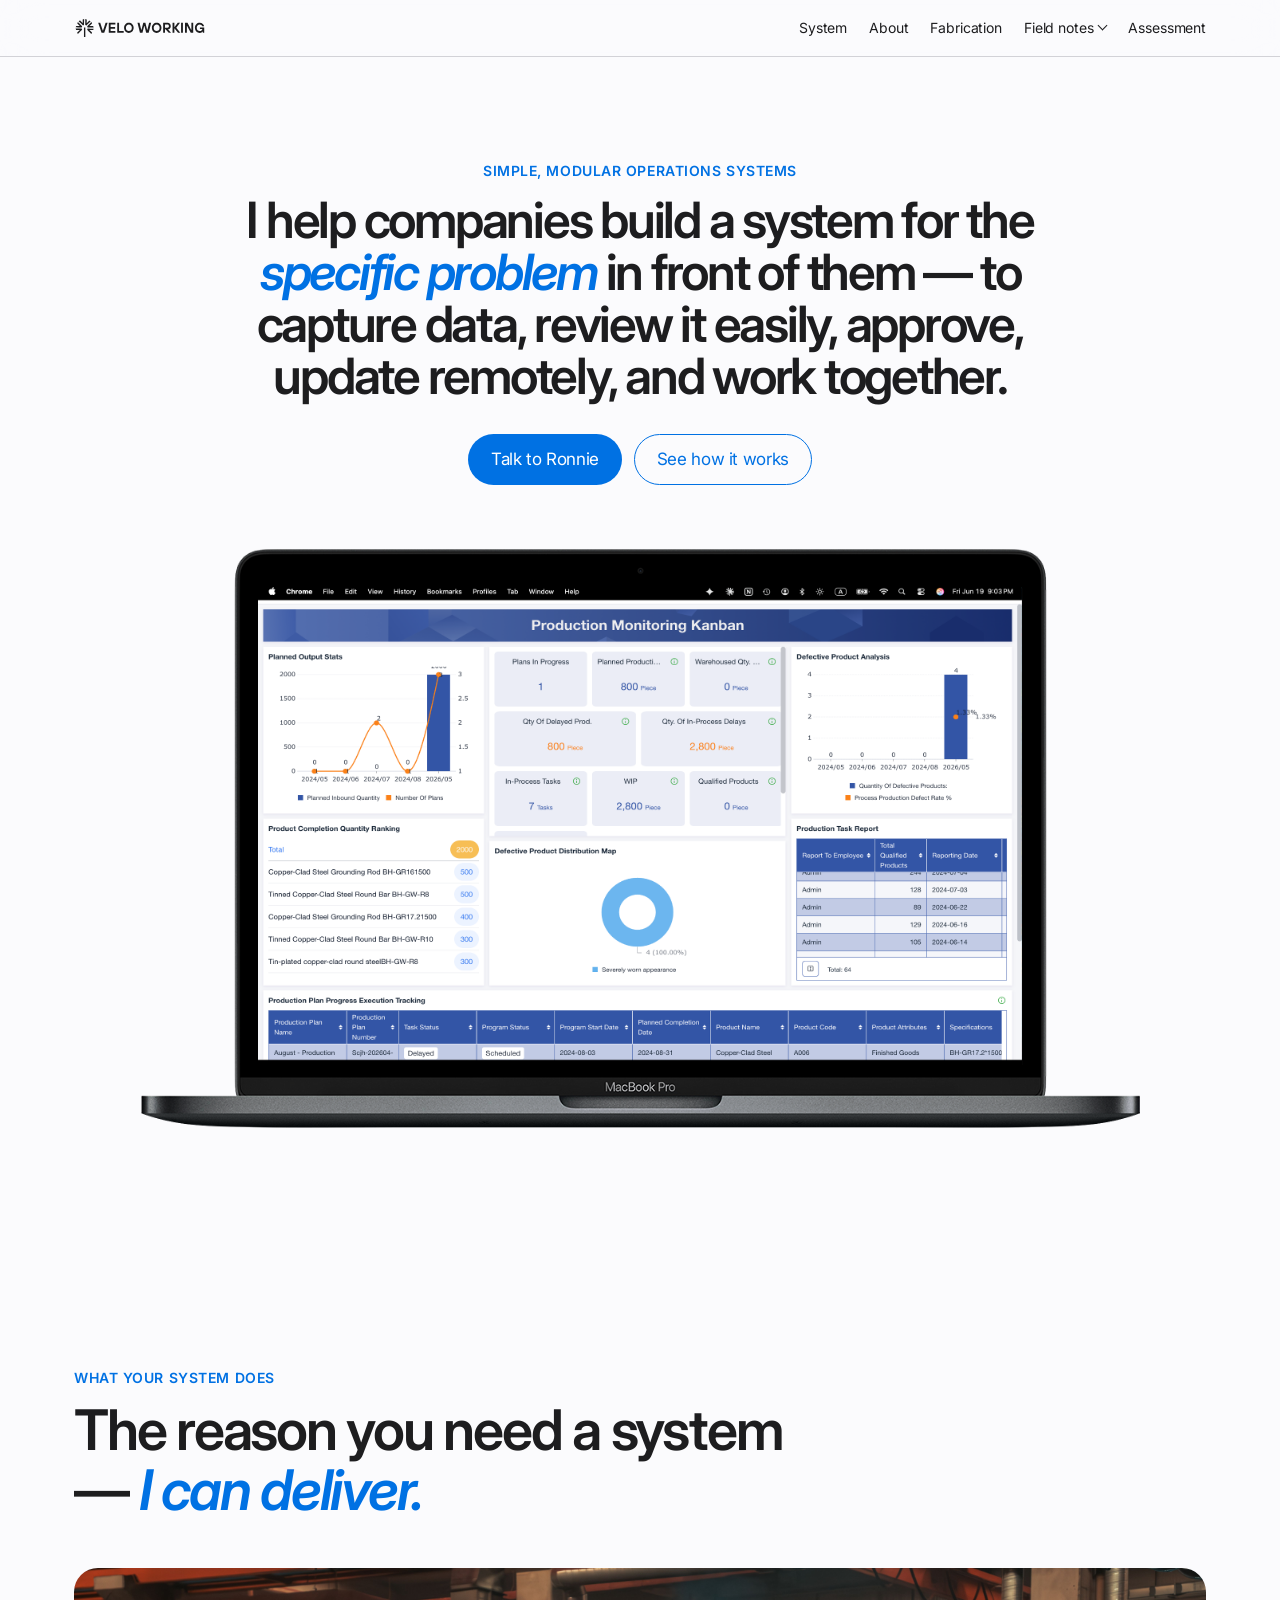
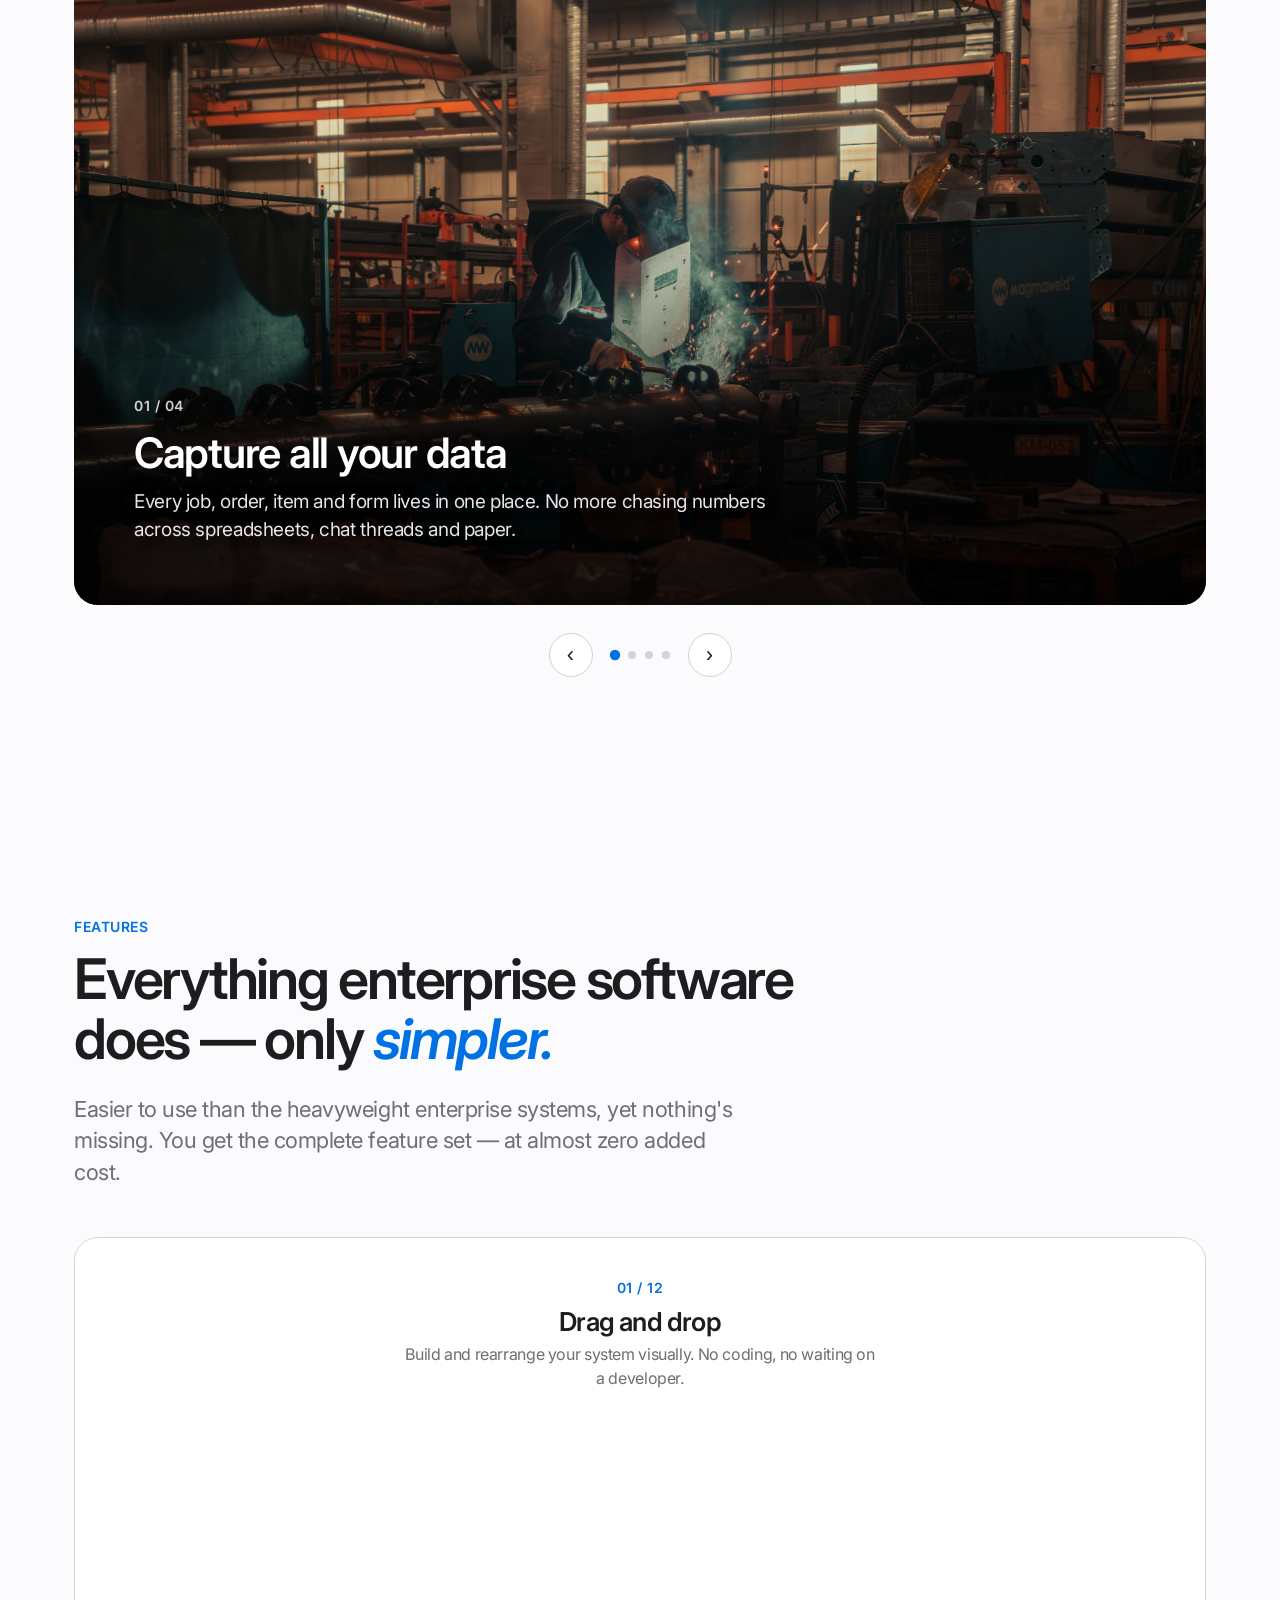
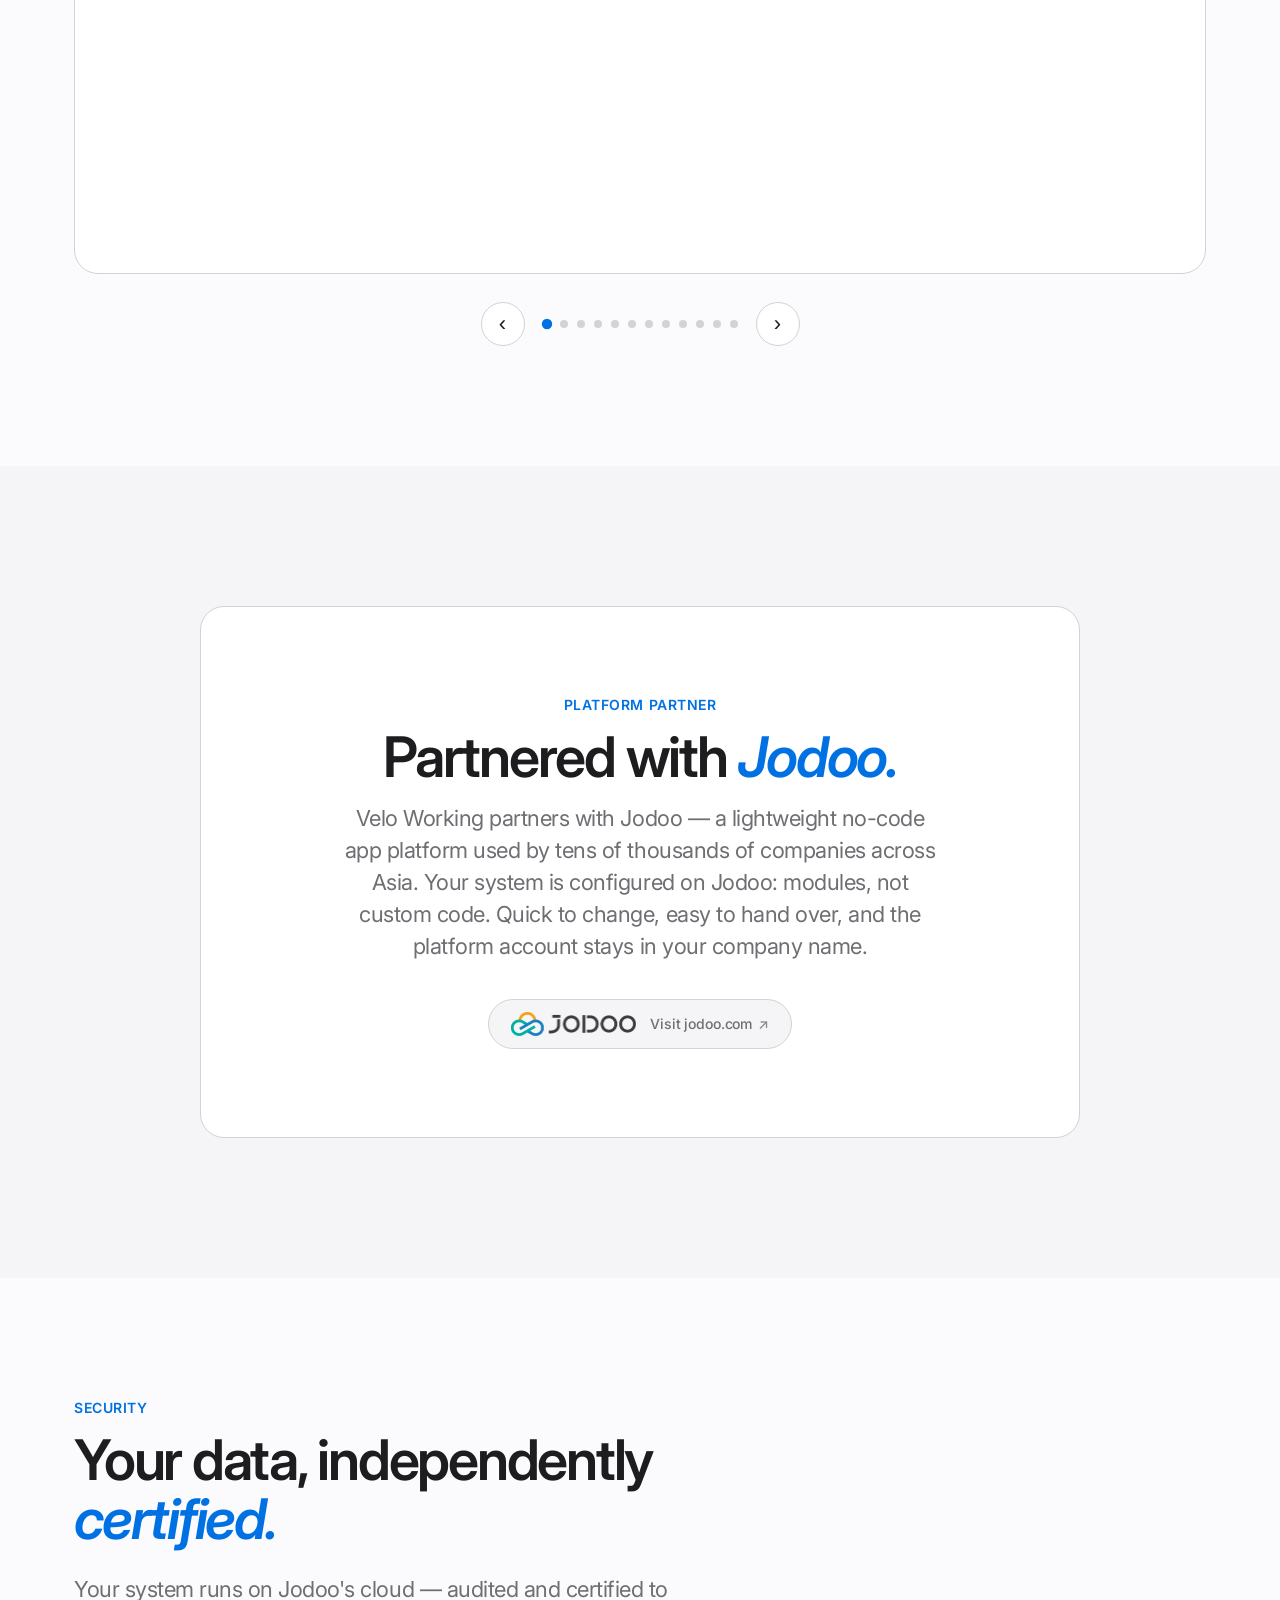
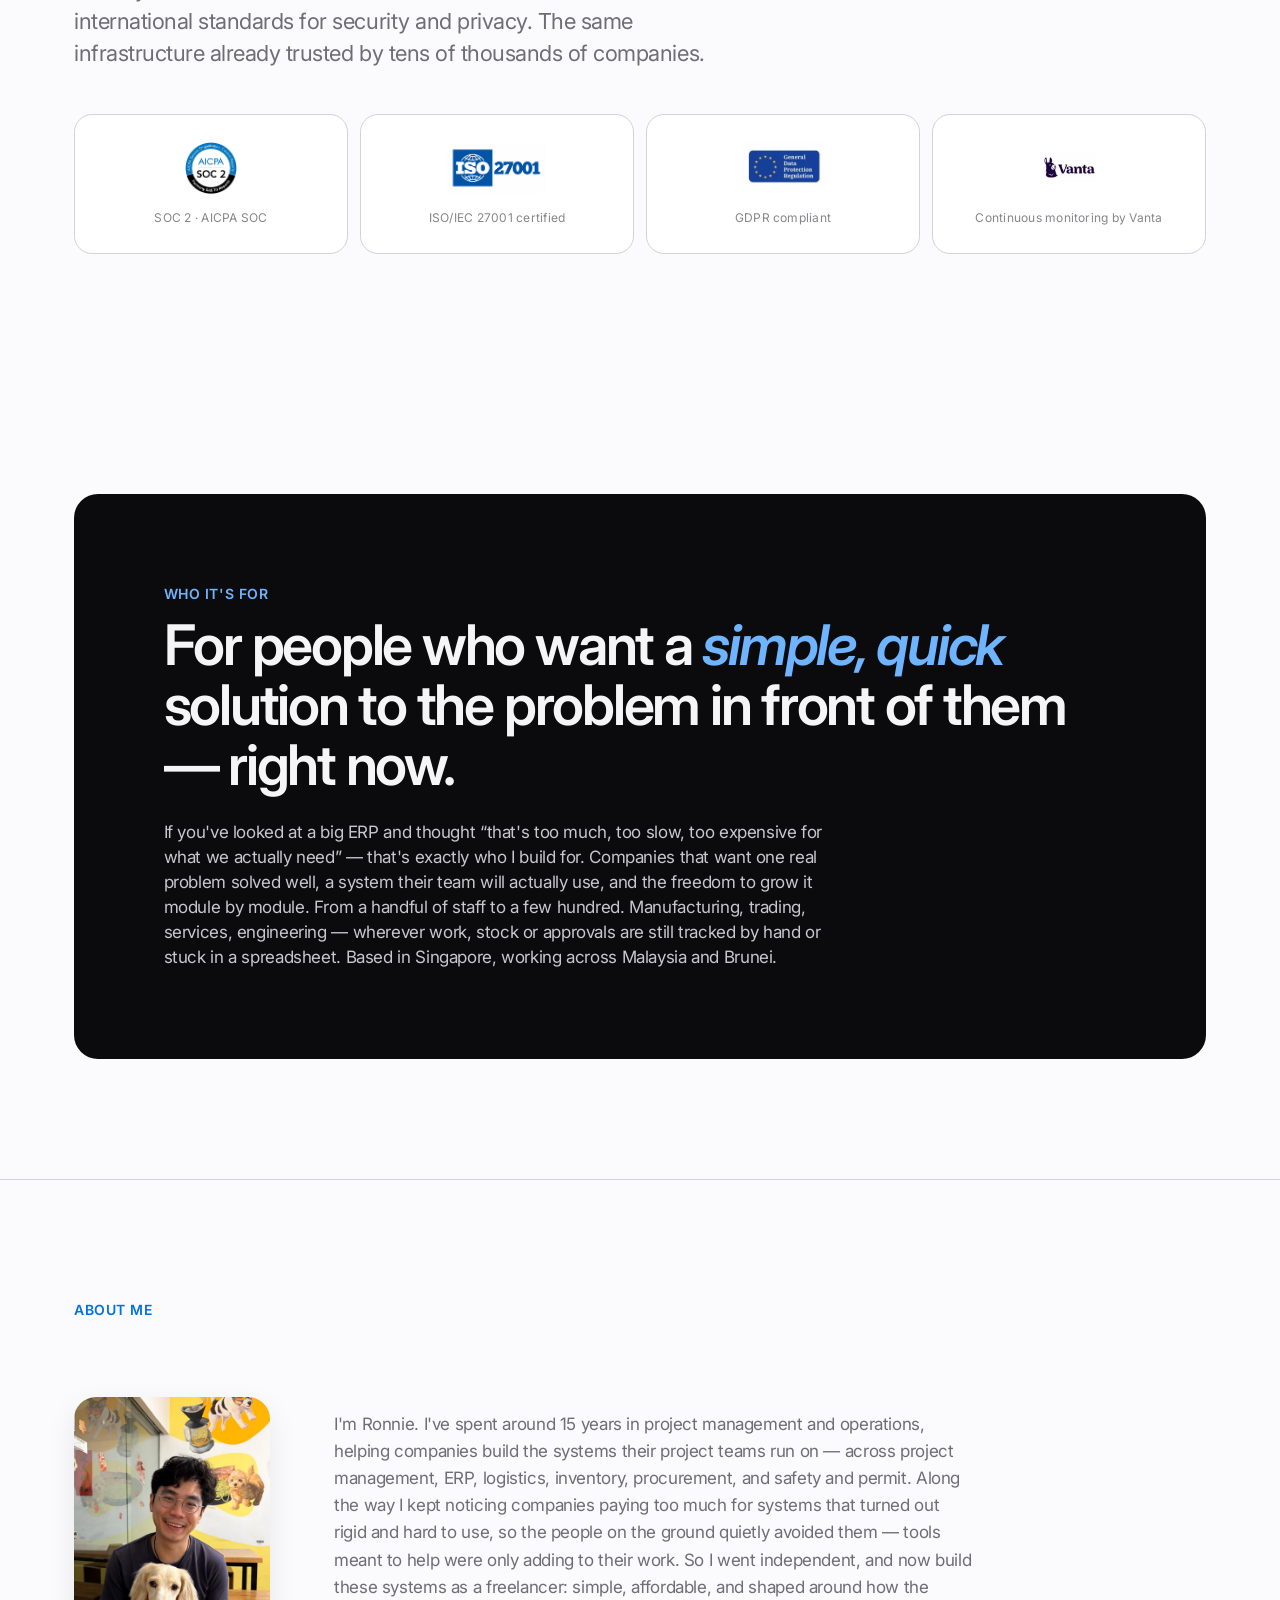
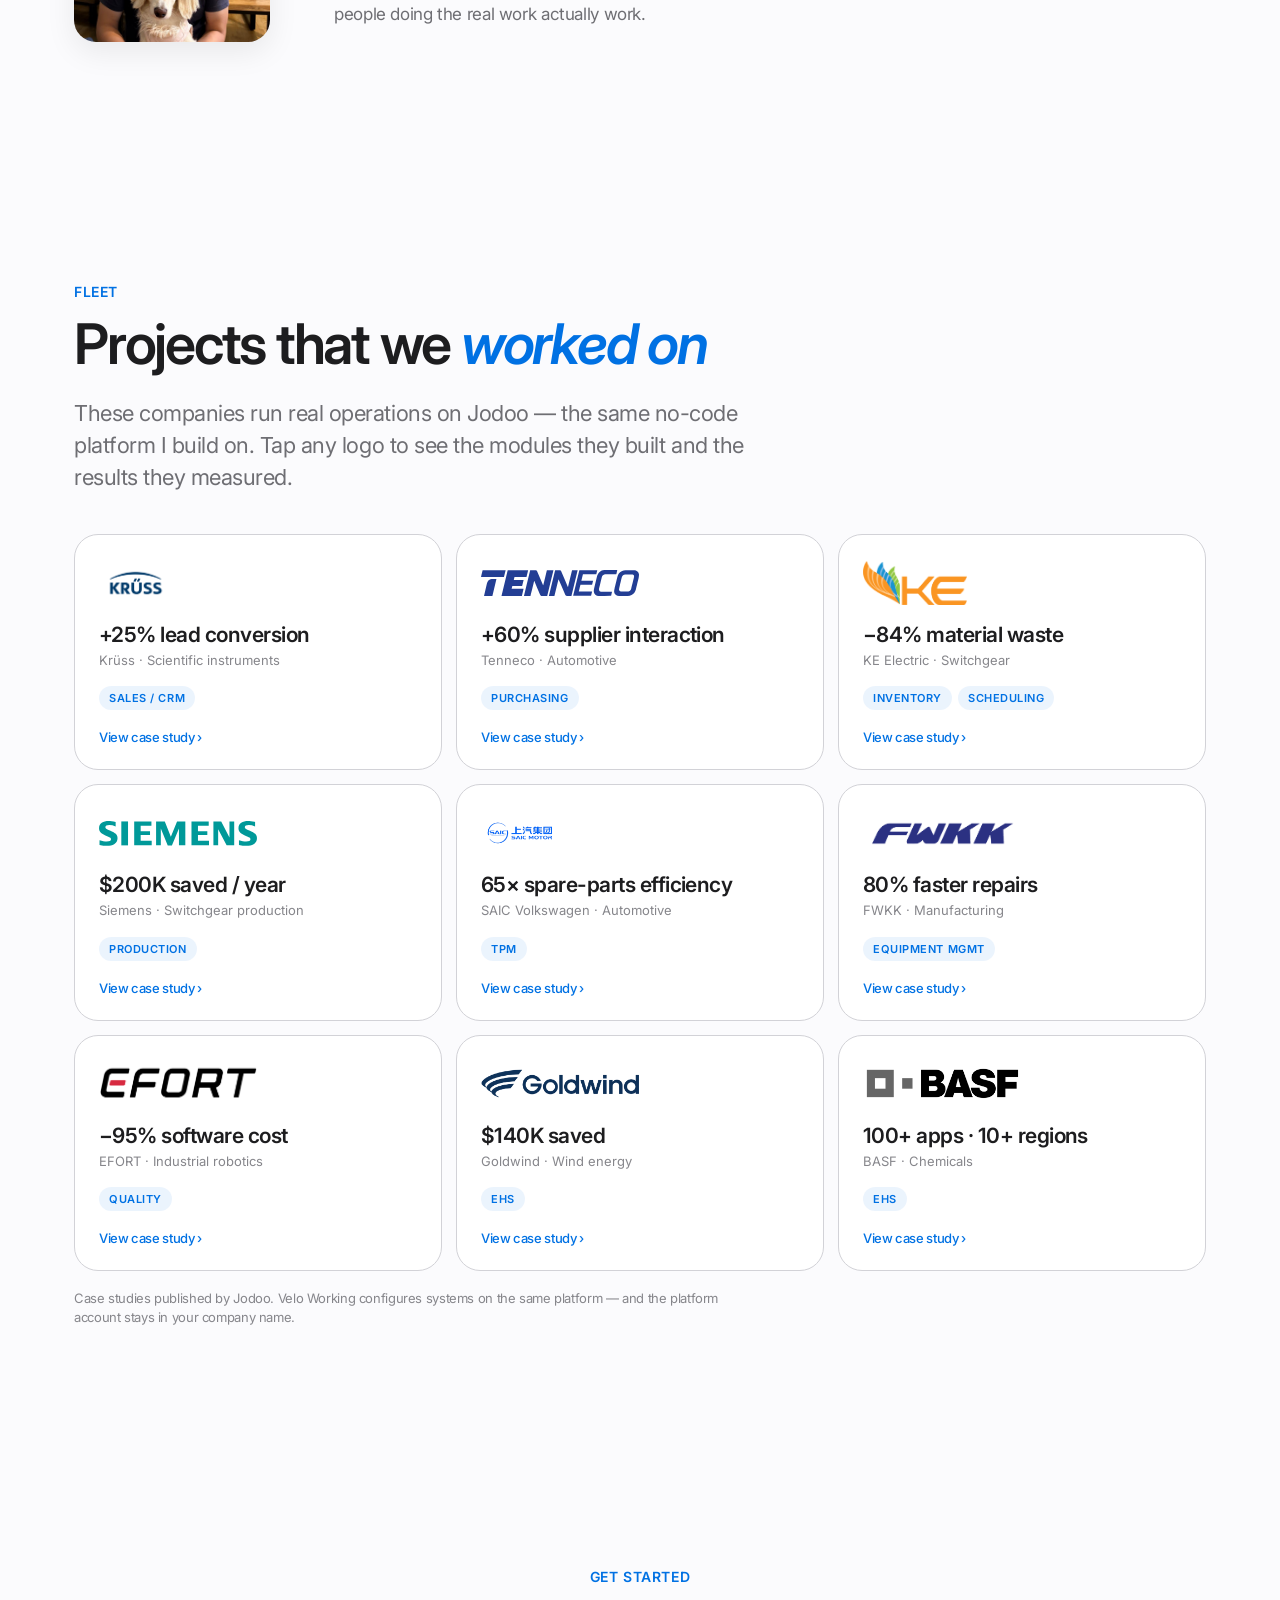
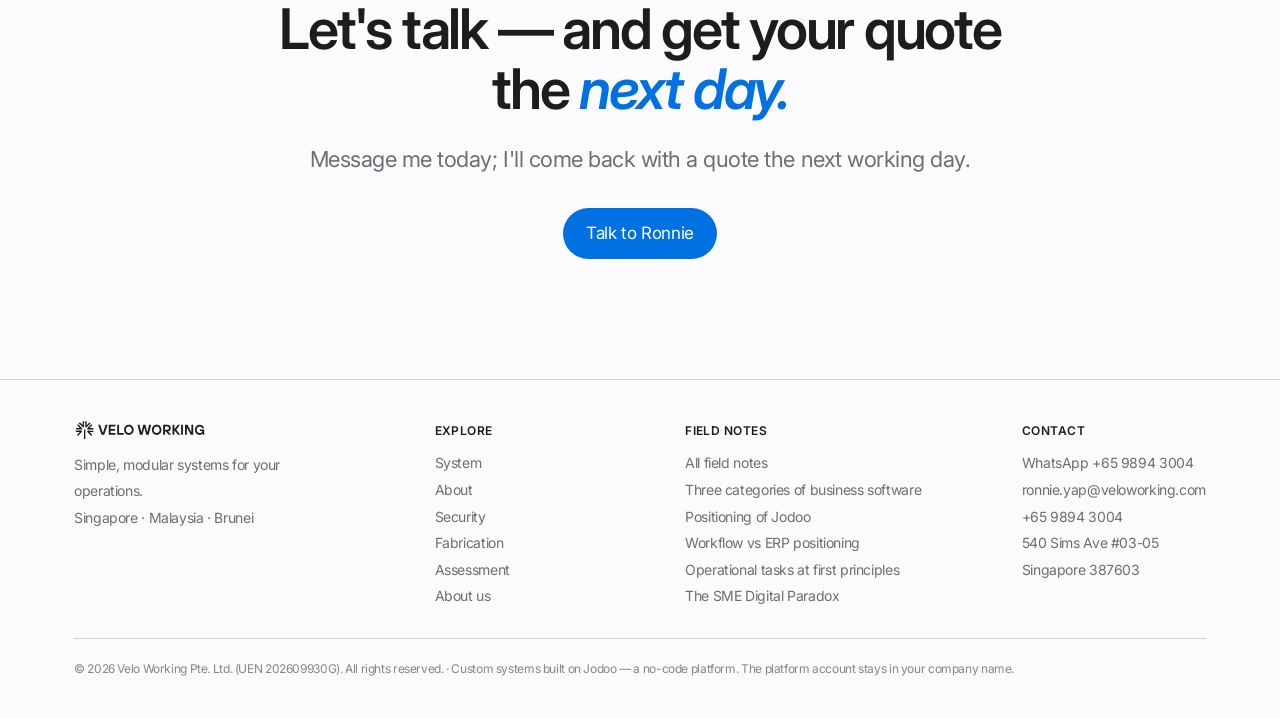
==== index.html @ 3fa752bc "Fix vertical alignment of Field notes nav dropdown Co-Authored-By: Claude Opus 4.8 <noreply@anthropi" ====
<!DOCTYPE html>
<html lang="en">
<head>
<meta charset="UTF-8">
<meta name="viewport" content="width=device-width, initial-scale=1.0">
<title>A simple, modular system for the one problem in front of you | Velo Working — Singapore, Malaysia, Brunei</title>
<meta name="description" content="I'm Ronnie Yap, an independent operations engineer. I build a simple, modular system for the one problem you're facing now — capture all your data in one place, update it from anywhere, collaborate live, and automate your approvals. Start with one module, not a year-long ERP rollout. Singapore, Malaysia, Brunei.">
<meta name="keywords" content="simple business system, modular operations system, capture all your data, remote update, remote collaboration, automate approval workflow, approval automation, start small system, no big ERP rollout, custom operations system Singapore, no-code system builder, no-code modules, freelance operations engineer Singapore, small business management system, SME operations system, inventory system, job tracking, production tracking, approvals, quotations, ERP alternative for small business, replace spreadsheets, Jodoo implementation, Jodoo partner Singapore, Jodoo consultant Malaysia">
<meta name="author" content="Ronnie Yap — Velo Working Pte. Ltd.">
<link rel="canonical" href="https://www.veloworking.com/">

<!-- Open Graph -->
<meta property="og:title" content="A simple, modular system for the one problem in front of you — Velo Working">
<meta property="og:description" content="One simple system for the problem you're facing now — capture all your data, update it from anywhere, collaborate live, and automate your approvals. Modular: start with one module, add more when you're ready. Not a year-long ERP rollout.">
<meta property="og:type" content="website">
<meta property="og:url" content="https://www.veloworking.com/">
<meta property="og:site_name" content="Velo Working">

<meta name="twitter:card" content="summary_large_image">
<meta name="twitter:title" content="A simple, modular system for the one problem in front of you — Velo Working">
<meta name="twitter:description" content="Capture all your data, update it from anywhere, collaborate live, automate approvals. Start with one module — not a year-long ERP. Singapore · Malaysia · Brunei.">

<!-- Favicon -->
<link rel="icon" type="image/svg+xml" href="asset/favicon.svg">
<link rel="apple-touch-icon" href="asset/favicon.svg">

<link rel="preconnect" href="https://fonts.googleapis.com">
<link rel="preconnect" href="https://fonts.gstatic.com" crossorigin>
<link href="https://fonts.googleapis.com/css2?family=Inter:wght@400;500;600;700&display=swap" rel="stylesheet">

<!-- Structured data: ProfessionalService (independent / freelance) -->
<script type="application/ld+json">
{
  "@context": "https://schema.org",
  "@type": "ProfessionalService",
  "name": "Velo Working Pte. Ltd.",
  "alternateName": "Velo Working",
  "url": "https://www.veloworking.com",
  "image": "https://www.veloworking.com/asset/founder_photo.png",
  "email": "ronnie.yap@veloworking.com",
  "telephone": "+65 9894 3004",
  "description": "Velo Working is Ronnie Yap, an independent operations engineer who builds simple, modular systems for SMEs across Singapore, Malaysia and Brunei. One simple system for the problem in front of you — capture all your data in one place, update it from anywhere, collaborate live, and automate approval workflows. Configured from modules on a no-code platform (Jodoo): start with one module and add more when you're ready, instead of a year-long ERP rollout. Cheaper and faster than hiring a developer, lighter than an ERP, and yours to keep.",
  "founder": { "@type": "Person", "name": "Ronnie Yap", "jobTitle": "Operations engineer" },
  "address": {
    "@type": "PostalAddress",
    "streetAddress": "540 Sims Ave #03-05",
    "addressLocality": "Singapore",
    "postalCode": "387603",
    "addressCountry": "SG"
  },
  "areaServed": [
    { "@type": "Country", "name": "Singapore" },
    { "@type": "Country", "name": "Malaysia" },
    { "@type": "Country", "name": "Brunei" }
  ],
  "knowsAbout": [
    "Simple modular operations systems",
    "Capturing all your data in one place",
    "Remote updates from any device",
    "Remote real-time collaboration",
    "Automated approval workflows",
    "No-code modules",
    "Small business management system",
    "SME operations system",
    "Inventory system",
    "Job and production tracking",
    "Approvals and forms",
    "Quotations and orders",
    "Leads and customers",
    "Field and site reports",
    "ERP alternative",
    "Replacing spreadsheets",
    "Jodoo implementation"
  ]
}
</script>

<style>
  :root{
    /* Apple Paper mode tokens */
    --ink:#1D1D1F; --ink-2:#6E6E73; --ink-3:#86868B;
    --paper:#FBFBFD; --surface:#FFFFFF; --surface-2:#F5F5F7;
    --link:#0071E3; --link-hov:#0077ED;
    --dark:#0B0B0D; --paper-on-dark:#F5F5F7;
    --rule:#D2D2D7;
    --maxw:1180px; --read:680px;
    --r-tile:24px;
  }
  *{box-sizing:border-box;margin:0;padding:0}
  html{scroll-behavior:smooth}
  body{
    font-family:-apple-system,BlinkMacSystemFont,"SF Pro Display","SF Pro Text","Inter",system-ui,"Helvetica Neue",Arial,sans-serif;
    background:var(--paper); color:var(--ink);
    font-size:17px; line-height:1.47; letter-spacing:-0.022em;
    -webkit-font-smoothing:antialiased; text-rendering:optimizeLegibility;
  }
  .wrap{max-width:var(--maxw); margin:0 auto; padding:0 24px}
  @media(max-width:640px){.wrap{padding:0 16px}}
  img,svg{display:block; max-width:100%}

  /* ---------- type ---------- */
  .eyebrow{
    font-size:14px; font-weight:600; text-transform:uppercase;
    letter-spacing:0.04em; color:var(--link); margin-bottom:12px; display:block;
  }
  h1{font-size:clamp(44px,7vw,80px); font-weight:600; letter-spacing:-0.045em; line-height:1.04}
  h2{font-size:clamp(32px,4.6vw,56px); font-weight:600; letter-spacing:-0.04em; line-height:1.07}
  h3{font-size:clamp(20px,2.4vw,26px); font-weight:600; letter-spacing:-0.03em; line-height:1.15}
  em{font-style:italic; color:var(--link); font-weight:600}
  .lead{font-size:clamp(19px,2.1vw,22px); font-weight:400; letter-spacing:-0.022em; color:var(--ink-2); line-height:1.45; max-width:var(--read)}
  .body{color:var(--ink-2); max-width:var(--read)}
  .cap{font-size:13px; color:var(--ink-3); letter-spacing:0}

  /* ---------- layout ---------- */
  section{padding:clamp(72px,11vw,120px) 0}
  .stack-sm > * + *{margin-top:16px}
  .head{max-width:760px}
  .head h2{margin-top:0}
  .head .lead{margin-top:24px}

  /* ---------- buttons ---------- */
  .btns{display:flex; gap:12px; flex-wrap:wrap; margin-top:32px}
  .pill{
    display:inline-flex; align-items:center; justify-content:center;
    font-size:17px; font-weight:400; letter-spacing:-0.022em;
    padding:12px 22px; border-radius:980px; cursor:pointer;
    text-decoration:none; border:1px solid transparent;
    transition:background .15s ease, color .15s ease, border-color .15s ease;
  }
  .pill-primary{background:var(--link); color:#fff}
  .pill-primary:hover{background:var(--link-hov)}
  .pill-ghost{background:transparent; color:var(--link); border-color:var(--link)}
  .pill-ghost:hover{background:rgba(0,113,227,.06)}
  .pill:focus-visible{outline:2px solid var(--link); outline-offset:3px}
  .ilink{color:var(--link); text-decoration:none; font-weight:400}
  .ilink:hover{text-decoration:underline}
  .ilink::after{content:" \203A"}

  /* ---------- nav ---------- */
  header.nav{
    position:sticky; top:0; z-index:50;
    background:rgba(251,251,253,.82); backdrop-filter:saturate(180%) blur(20px);
    -webkit-backdrop-filter:saturate(180%) blur(20px);
    border-bottom:1px solid var(--rule);
  }
  .nav-in{display:flex; align-items:center; justify-content:space-between; height:56px; gap:16px}
  .nav-logo{display:inline-flex; align-items:center; color:var(--ink); text-decoration:none; flex-shrink:0}
  .nav-logo img{height:20px; width:auto; display:block}
  .nav-links{display:flex; gap:22px; align-items:center}
  .nav-links a{color:var(--ink); text-decoration:none; font-size:14px; letter-spacing:-0.01em; white-space:nowrap}
  .nav-links a:hover{color:var(--ink-2)}
  .nav-cta{margin-left:4px}
  /* dropdown */
  .nav-drop{position:relative; display:flex; align-items:center}
  .nav-drop > a{display:inline-flex; align-items:center}
  .nav-drop > a::after{content:""; display:inline-block; margin-left:6px; width:6px; height:6px; border-right:1.4px solid currentColor; border-bottom:1.4px solid currentColor; transform:translateY(-2px) rotate(45deg)}
  .nav-menu{
    position:absolute; top:30px; left:-12px; min-width:260px;
    background:rgba(251,251,253,.97); backdrop-filter:saturate(180%) blur(20px);
    -webkit-backdrop-filter:saturate(180%) blur(20px);
    border:1px solid var(--rule); border-radius:14px; padding:6px;
    box-shadow:0 8px 28px rgba(0,0,0,.08);
    opacity:0; visibility:hidden; transform:translateY(-4px);
    transition:opacity .15s ease, transform .15s ease, visibility .15s; list-style:none;
  }
  .nav-drop:hover .nav-menu, .nav-drop:focus-within .nav-menu, .nav-drop.open .nav-menu{opacity:1; visibility:visible; transform:none}
  .nav-menu a{display:block; padding:9px 12px; border-radius:9px; font-size:13px; line-height:1.3; white-space:normal; color:var(--ink)}
  .nav-menu a small{display:block; font-size:11px; color:var(--ink-3); margin-top:2px; text-transform:uppercase; letter-spacing:.04em}
  .nav-menu a:hover{background:rgba(0,0,0,.04)}
  .nav-menu .all{border-top:1px solid var(--rule); margin-top:4px; padding-top:11px; color:var(--link); font-weight:500}
  .nav-toggle{display:none; width:38px; height:38px; border:0; background:none; cursor:pointer; align-items:center; justify-content:center; color:var(--ink); flex-shrink:0}
  .nav-toggle svg{width:20px; height:20px}
  @media(max-width:980px){
    .nav-toggle{display:inline-flex}
    .nav-links{
      position:absolute; top:56px; left:0; right:0; display:none;
      flex-direction:column; align-items:stretch; gap:0;
      background:rgba(251,251,253,.98); backdrop-filter:saturate(180%) blur(20px);
      -webkit-backdrop-filter:saturate(180%) blur(20px);
      border-bottom:1px solid var(--rule); padding:8px 24px 16px;
    }
    header.nav.open .nav-links{display:flex}
    .nav-links > a, .nav-drop{border-bottom:1px solid var(--rule)}
    .nav-links > a{padding:14px 0; font-size:16px}
    .nav-cta{margin:14px 0 0; align-self:flex-start}
    .nav-drop{position:static; display:block}
    .nav-drop > a{display:block; padding:14px 0; font-size:16px}
    .nav-menu{position:static; opacity:1; visibility:visible; transform:none; box-shadow:none; border:0; background:none; padding:0 0 12px; min-width:0; display:none}
    .nav-drop.open .nav-menu{display:block}
    .nav-menu a{font-size:14px; padding:9px 0 9px 12px}
  }

  /* ---------- hero ---------- */
  .hero{padding-top:clamp(56px,9vw,104px)}
  .hero-copy{max-width:860px; margin:0 auto; text-align:center}
  .hero-copy .btns{justify-content:center}
  .hero h1{margin-bottom:24px; font-size:clamp(30px,4.4vw,50px)}
  .hero-visual{display:block; width:100%; max-width:var(--maxw); height:auto; margin:clamp(36px,5vw,64px) auto 0; background:transparent; border:0}

  /* ---------- laptop mockup (real MacBook Pro frame with a dynamic video screen) ---------- */
  /* Frame: asset/macbook-frame.png. Screen coords are tuned to this exact image. */
  .laptop{
    position:relative; width:100%; max-width:1000px; margin:clamp(36px,5vw,64px) auto 0;
    aspect-ratio:1208/700;
    background:url("asset/macbook-frame.png") center/contain no-repeat;
  }
  .laptop-screen{
    position:absolute; top:6.7143%; left:11.8377%; width:76.4073%; height:82.4286%;
    overflow:hidden; background:#000;
  }
  .laptop-video{width:100%; height:100%; object-fit:cover; display:block}

  /* ---------- image placeholder box ---------- */
  .imgbox{
    background:var(--surface-2);
    border:1px dashed #C4C4CC;
    border-radius:var(--r-tile);
    display:flex; flex-direction:column; align-items:center; justify-content:center; text-align:center;
    color:var(--ink-3); padding:24px; gap:6px; min-height:160px;
  }
  .imgbox .tag{
    font-size:11px; font-weight:600; letter-spacing:0.08em; text-transform:uppercase;
    color:var(--link); background:rgba(0,113,227,.08); padding:4px 10px; border-radius:980px;
  }
  .imgbox .desc{font-size:14px; color:var(--ink-2); max-width:340px; line-height:1.4}
  .imgbox .dim{font-size:12px; color:var(--ink-3)}
  .ar-hero{aspect-ratio:16/10}
  .ar-wide{aspect-ratio:16/9}
  .ar-sq{aspect-ratio:1/1}
  .ar-port{aspect-ratio:4/5}

  /* real portrait */
  .portrait{width:100%; border-radius:var(--r-tile); aspect-ratio:4/5; object-fit:cover; object-position:center 20%; background:var(--surface-2)}

  /* ---------- tiles ---------- */
  .grid{display:grid; gap:12px}
  .g-3{grid-template-columns:repeat(3,1fr)}
  .g-2{grid-template-columns:repeat(2,1fr)}
  @media(max-width:860px){.g-3{grid-template-columns:1fr 1fr}}
  @media(max-width:560px){.g-3,.g-2{grid-template-columns:1fr}}
  .tile{
    background:var(--surface); border:1px solid var(--rule);
    border-radius:var(--r-tile); padding:clamp(24px,3vw,40px);
    display:flex; flex-direction:column; gap:12px;
  }
  .tile.s2{background:var(--surface-2); border-color:transparent}
  .tile h3{margin-bottom:0}
  .tile p{color:var(--ink-2); font-size:16px; line-height:1.5}
  .tile .mini{height:120px; min-height:120px; margin-top:auto}
  .num{font-size:14px; font-weight:600; color:var(--link); letter-spacing:0.04em}

  /* ---------- who you work with ---------- */
  .who-grid{display:grid; grid-template-columns:1fr .8fr; gap:56px; align-items:center}
  @media(max-width:900px){.who-grid{grid-template-columns:1fr; gap:32px}}

  /* ---------- about me ---------- */
  .about{border-top:1px solid var(--rule)}
  .about-grid{display:grid; grid-template-columns:auto 1fr; gap:clamp(32px,5vw,64px); align-items:center}
  @media(max-width:760px){.about-grid{grid-template-columns:1fr; gap:28px}}
  .about-photo img{
    width:clamp(148px,22vw,196px); aspect-ratio:4/5; object-fit:cover; object-position:center 22%;
    border-radius:22px; background:var(--surface-2); box-shadow:0 10px 30px rgba(0,0,0,.08);
  }
  .about-copy{max-width:640px}
  .about-copy .body{max-width:none; font-size:17px; line-height:1.6}

  /* ---------- dark band (who it's for) ---------- */
  .band-dark{background:var(--dark); color:var(--paper-on-dark); border-radius:var(--r-tile); padding:clamp(40px,7vw,96px); }
  .band-dark .eyebrow{color:#6FB4FF}
  .band-dark h2{color:var(--paper-on-dark)}
  .band-dark .body{color:#C7C7CC; max-width:680px}
  em.sky{color:#6FB4FF}

  /* ---------- Jodoo partnership section ---------- */
  .partner-section{background:var(--surface-2); padding-block:clamp(80px,12vw,140px)}
  .partner-card{
    max-width:880px; margin:0 auto; text-align:center;
    background:var(--surface); border:1px solid var(--rule);
    border-radius:var(--r-tile);
    padding:clamp(48px,7vw,88px) clamp(28px,5vw,64px);
  }
  .partner-card h2{margin-bottom:16px}
  .partner-card .lead{margin:0 auto; max-width:600px}
  .partner-logo{
    display:inline-flex; align-items:center; gap:14px;
    margin-top:36px;
    padding:12px 22px;
    background:var(--surface-2); border:1px solid var(--rule);
    border-radius:999px;
    color:var(--ink-2); font-size:14px; text-decoration:none;
    letter-spacing:-0.01em;
    transition:background .15s ease, border-color .15s ease, color .15s ease;
  }
  .partner-logo:hover{background:var(--paper); border-color:var(--ink-3); color:var(--ink)}
  .partner-logo img{height:24px; width:auto; flex-shrink:0}
  .partner-logo span{font-weight:500}
  .partner-logo span::after{content:" \2197"; margin-left:2px; color:var(--ink-3)}

  /* ---------- proof / case studies ---------- */
  .cases{display:grid; grid-template-columns:repeat(3,1fr); gap:14px; margin-top:40px}
  @media(max-width:860px){.cases{grid-template-columns:1fr 1fr}}
  @media(max-width:520px){.cases{grid-template-columns:1fr}}
  .case-card{
    display:flex; flex-direction:column; gap:18px; text-decoration:none;
    background:var(--surface); border:1px solid var(--rule); border-radius:var(--r-tile);
    padding:26px 24px 22px; color:var(--ink); cursor:pointer;
    transition:transform .18s ease, box-shadow .18s ease, border-color .18s ease;
  }
  .case-card:hover{transform:translateY(-3px); box-shadow:0 16px 36px rgba(0,0,0,.09); border-color:var(--ink-3)}
  .case-card:focus-visible{outline:2px solid var(--link); outline-offset:3px}
  @media(prefers-reduced-motion:reduce){.case-card{transition:none} .case-card:hover{transform:none}}
  .case-logo{display:flex; align-items:center; height:44px}
  .case-logo img{max-height:44px; max-width:158px; width:auto; object-fit:contain}
  .case-metric{margin-top:auto; font-size:21px; font-weight:600; letter-spacing:-0.025em; line-height:1.18; color:var(--ink)}
  .case-metric small{display:block; margin-top:5px; font-size:13px; font-weight:400; letter-spacing:0; color:var(--ink-3)}
  .case-chips{display:flex; flex-wrap:wrap; gap:6px}
  .case-chip{font-size:11px; font-weight:600; letter-spacing:.05em; text-transform:uppercase; color:var(--link); background:rgba(0,113,227,.08); padding:4px 10px; border-radius:980px}
  .case-view{font-size:13px; font-weight:500; color:var(--link)}
  .case-view::after{content:" \203A"}
  .cases-note{margin-top:18px; font-size:13px; color:var(--ink-3); max-width:var(--read)}

  /* ---------- case-study modal ---------- */
  .cs-modal{position:fixed; inset:0; z-index:100; display:flex; align-items:center; justify-content:center; padding:20px; background:rgba(0,0,0,.5); -webkit-backdrop-filter:blur(4px); backdrop-filter:blur(4px); opacity:0; visibility:hidden; transition:opacity .22s ease, visibility .22s}
  .cs-modal.open{opacity:1; visibility:visible}
  .cs-dialog{position:relative; width:100%; max-width:640px; max-height:90vh; overflow:auto; background:var(--surface); border-radius:var(--r-tile); box-shadow:0 30px 80px rgba(0,0,0,.32); transform:translateY(14px) scale(.985); transition:transform .22s ease}
  .cs-modal.open .cs-dialog{transform:none}
  @media(prefers-reduced-motion:reduce){.cs-modal,.cs-dialog{transition:none}}
  .cs-banner{aspect-ratio:16/9; background:var(--surface-2); overflow:hidden}
  .cs-banner img{width:100%; height:100%; object-fit:cover; display:block}
  .cs-close{position:absolute; top:14px; right:14px; z-index:3; width:36px; height:36px; border-radius:50%; border:0; background:rgba(255,255,255,.92); color:var(--ink); font-size:22px; line-height:1; cursor:pointer; display:inline-flex; align-items:center; justify-content:center; box-shadow:0 2px 10px rgba(0,0,0,.18)}
  .cs-close:hover{background:#fff}
  .cs-close:focus-visible{outline:2px solid var(--link); outline-offset:2px}
  .cs-body{padding:clamp(24px,4vw,38px)}
  .cs-logo{display:block; height:32px; margin-bottom:16px}
  .cs-logo img{height:32px; width:auto; max-width:190px; object-fit:contain}
  .cs-title{font-size:clamp(23px,3vw,30px); font-weight:600; letter-spacing:-0.03em; line-height:1.1}
  .cs-company{font-size:14px; color:var(--ink-3); margin-top:4px}
  .cs-scenario{margin-top:26px}
  .cs-scenario h4{font-size:13px; font-weight:600; text-transform:uppercase; letter-spacing:.05em; color:var(--link); margin-bottom:14px; padding-bottom:9px; border-bottom:1px solid var(--rule)}
  .cs-points{list-style:none; display:flex; flex-direction:column; gap:11px}
  .cs-points li{position:relative; padding-left:24px; font-size:15px; line-height:1.5; color:var(--ink-2)}
  .cs-points li::before{content:""; position:absolute; left:3px; top:8px; width:6px; height:6px; border-radius:50%; background:var(--link)}
  .cs-points li b{color:var(--ink); font-weight:600}
  .cs-foot{margin-top:30px; padding-top:22px; border-top:1px solid var(--rule); display:flex; align-items:center; justify-content:space-between; gap:16px; flex-wrap:wrap}
  .cs-foot .pill{font-size:15px; padding:10px 20px}
  .cs-source{font-size:12px; color:var(--ink-3)}

  /* ---------- feature slider ---------- */
  .slider{margin-top:48px}
  .slider-viewport{overflow:hidden}
  .slider-track{display:flex; will-change:transform; transition:transform .55s cubic-bezier(.2,.8,.2,1)}
  @media(prefers-reduced-motion:reduce){.slider-track{transition:none}}
  .slide{flex:0 0 100%; min-width:100%}
  .slide .imgbox{aspect-ratio:16/9; border-style:solid; border-color:var(--rule); background:var(--surface-2)}
  .slide figure{margin:0}
  /* feature caption overlaid at top-centre, over a soft white scrim */
  .slide-cap{
    position:absolute; top:0; left:0; right:0; z-index:2;
    text-align:center; pointer-events:none;
    padding:clamp(20px,3.2vw,40px) clamp(20px,5vw,48px) clamp(44px,7vw,80px);
    background:linear-gradient(to bottom, rgba(255,255,255,.96) 0%, rgba(255,255,255,.9) 32%, rgba(255,255,255,.62) 64%, rgba(255,255,255,0) 100%);
  }
  .slide-cap .num{display:block; margin-bottom:8px}
  .slide-cap h3{margin-bottom:7px; color:var(--ink); text-shadow:0 1px 3px rgba(255,255,255,.7)}
  .slide-cap p{color:var(--ink-2); font-size:clamp(14px,1.5vw,16px); line-height:1.45; max-width:48ch; margin:0 auto; text-shadow:0 1px 3px rgba(255,255,255,.7)}
  .slider-controls{display:flex; align-items:center; justify-content:center; gap:18px; margin-top:28px}
  .slider-arrow{
    width:44px; height:44px; flex-shrink:0; border-radius:50%;
    border:1px solid var(--rule); background:var(--surface); color:var(--ink);
    font-size:22px; line-height:1; cursor:pointer; display:inline-flex;
    align-items:center; justify-content:center;
    transition:background .15s ease, border-color .15s ease, color .15s ease;
  }
  .slider-arrow:hover{background:var(--surface-2); border-color:var(--ink-3)}
  .slider-arrow:focus-visible{outline:2px solid var(--link); outline-offset:3px}
  .slider-dots{display:flex; flex-wrap:wrap; gap:9px; justify-content:center; max-width:380px}
  .slider-dots button{
    width:8px; height:8px; padding:0; border:0; border-radius:50%;
    background:var(--rule); cursor:pointer; transition:background .15s ease, transform .15s ease;
  }
  .slider-dots button:hover{background:var(--ink-3)}
  .slider-dots button[aria-selected="true"]{background:var(--link); transform:scale(1.3)}
  .slider-dots button:focus-visible{outline:2px solid var(--link); outline-offset:3px}

  /* ---------- feature slide media ---------- */
  .slide-media{
    position:relative;
    aspect-ratio:16/9; border-radius:var(--r-tile); overflow:hidden;
    background:var(--surface); border:1px solid var(--rule);
  }
  .slide-media img{width:100%; height:100%; object-fit:cover; display:block}
  /* tablet/mobile: show the full screenshot at full width (no crop) with the
     caption in normal flow ABOVE the image instead of overlaying it */
  @media(max-width:980px){
    .slide-media{aspect-ratio:auto; display:flex; flex-direction:column}
    .slide-media img{height:auto}
    .slide-cap{
      order:-1; position:static; pointer-events:auto; background:none;
      padding:18px 18px 14px;
    }
    .slide-cap h3, .slide-cap p{text-shadow:none}
  }

  /* ---------- showcase slideshow (What your system does) ---------- */
  .showcase .slide-photo{position:relative; aspect-ratio:16/9; border-radius:var(--r-tile); overflow:hidden; background:var(--dark)}
  @media(max-width:700px){.showcase .slide-photo{aspect-ratio:3/4}}
  .showcase .slide-photo img{width:100%; height:100%; object-fit:cover; display:block}
  .showcase .slide-overlay{
    position:absolute; inset:0; display:flex; flex-direction:column; justify-content:flex-end;
    padding:clamp(28px,5vw,60px); color:#fff;
    background:linear-gradient(to top, rgba(0,0,0,.84) 0%, rgba(0,0,0,.58) 26%, rgba(0,0,0,.12) 54%, rgba(0,0,0,0) 78%);
  }
  .showcase .slide-overlay .num{display:block; margin-bottom:14px; font-weight:600; letter-spacing:.04em; color:rgba(255,255,255,.82)}
  .showcase .slide-overlay h3{color:#fff; font-size:clamp(26px,3.4vw,42px); letter-spacing:-0.03em; line-height:1.08; margin-bottom:12px; max-width:18ch}
  .showcase .slide-overlay p{color:rgba(255,255,255,.9); font-size:clamp(15px,1.7vw,19px); line-height:1.5; max-width:54ch; text-shadow:0 1px 16px rgba(0,0,0,.35)}

  /* ---------- security ---------- */
  .sec-logos{display:grid; grid-template-columns:repeat(4,1fr); gap:12px; margin-top:44px}
  @media(max-width:760px){.sec-logos{grid-template-columns:repeat(2,1fr)}}
  .sec-logo{
    background:var(--surface); border:1px solid var(--rule); border-radius:18px;
    min-height:140px; padding:24px;
    display:flex; flex-direction:column; align-items:center; justify-content:center; gap:16px; text-align:center;
  }
  .sec-logo img{max-height:52px; max-width:82%; width:auto; object-fit:contain}
  .sec-logo span{font-size:12px; color:var(--ink-3); letter-spacing:.02em; line-height:1.3}

  /* ---------- final cta ---------- */
  .final{text-align:center}
  .final .head{margin:0 auto}
  .final h2{margin-bottom:8px}
  .final .btns{justify-content:center}

  /* ---------- footer ---------- */
  footer{border-top:1px solid var(--rule); padding:40px 0}
  .foot-in{display:flex; justify-content:space-between; gap:32px; flex-wrap:wrap; align-items:flex-start}
  .foot-in a{color:var(--ink-2); text-decoration:none}
  .foot-in a:hover{color:var(--link)}
  .foot-col{font-size:14px; color:var(--ink-2); line-height:1.9; min-width:150px}
  .foot-col h5{font-size:12px; font-weight:600; color:var(--ink); margin-bottom:8px; text-transform:uppercase; letter-spacing:.04em}
  .foot-col a{display:block}
  .foot-brand{max-width:260px}
  .foot-logo img{height:20px; width:auto; margin-bottom:12px}
  .fine{margin-top:28px; padding-top:20px; border-top:1px solid var(--rule); font-size:12px; color:var(--ink-3); line-height:1.6}

  /* ---------- faq ---------- */
  .faq{max-width:760px}
  .qa{border-top:1px solid var(--rule); padding:24px 0}
  .qa:last-child{border-bottom:1px solid var(--rule)}
  .qa h3{font-size:19px; margin-bottom:8px}
  .qa p{color:var(--ink-2); font-size:16px; line-height:1.55}

  /* ---------- reveal ---------- */
  .reveal{opacity:0; transform:translateY(16px); transition:opacity .7s cubic-bezier(.2,.8,.2,1), transform .7s cubic-bezier(.2,.8,.2,1)}
  .reveal.in{opacity:1; transform:none}
  @media(prefers-reduced-motion:reduce){.reveal{opacity:1; transform:none; transition:none}}
</style>
</head>
<body>


<!-- ===== NAV ===== -->
<header class="nav" id="nav">
  <div class="wrap nav-in">
    <a href="#top" class="nav-logo" aria-label="Velo Working — home">
      <img src="asset/velo-logo.svg" alt="Velo Working">
    </a>
    <nav class="nav-links" id="navLinks" aria-label="Primary">
      <a href="#build">System</a>
      <a href="#about">About</a>
      <a href="fabrication.html">Fabrication</a>
      <span class="nav-drop" data-drop>
        <a href="blog/index.html" aria-haspopup="true" aria-expanded="false">Field notes</a>
        <ul class="nav-menu">
          <li><a href="blog/three-categories-of-business-software.html">Three categories of business software<small>Cloud ERP · Low-Code · No-Code</small></a></li>
          <li><a href="blog/workflow-vs-erp-positioning.html">Workflow vs ERP positioning<small>Platform strategy</small></a></li>
          <li><a href="blog/operational-tasks-first-principles.html">Operational tasks at first principles<small>Value × Effort</small></a></li>
          <li><a href="blog/positioning-of-jodoo.html">Positioning of Jodoo<small>Org-chart test</small></a></li>
          <li><a href="blog/THE%20SME%20DIGITAL%20PARADOX.html">The SME Digital Paradox<small>Diary · slide deck</small></a></li>
          <li><a href="blog/index.html" class="all">All field notes</a></li>
        </ul>
      </span>
      <a href="assessment/assessment.html" target="_blank" rel="noopener">Assessment</a>
    </nav>
    <button class="nav-toggle" id="navToggle" aria-label="Menu" aria-expanded="false">
      <svg viewBox="0 0 24 24" fill="none" stroke="currentColor" stroke-width="1.5" stroke-linecap="round"><path d="M4 8h16"/><path d="M4 16h16"/></svg>
    </button>
  </div>
</header>

<main id="top">

  <!-- ===== HERO ===== -->
  <section class="hero">
    <div class="wrap">
      <div class="hero-copy reveal">
        <span class="eyebrow">Simple, modular operations systems</span>
        <h1>I help companies build a system for the <em>specific problem</em> in front of them — to capture data, review it easily, approve, update remotely, and work together.</h1>
        <div class="btns">
          <a href="https://wa.me/6598943004?text=Hi%20Ronnie%20%E2%80%94%20I%20saw%20veloworking.com%20and%20I%27d%20like%20to%20talk%20about%20a%20problem%20in%20our%20operations." class="pill pill-primary" target="_blank" rel="noopener">Talk to Ronnie</a>
          <a href="#build" class="pill pill-ghost">See how it works</a>
        </div>
      </div>
      <!-- Laptop mockup with a dynamic video screen.
           Frame: asset/macbook-frame.png. To set the screen video, drop your file in asset/
           (e.g. asset/hero-demo.mp4, plus an optional .webm) — the <source> paths below already point at it.
           Until a video exists, the poster (asset/hero-screen.png) shows the dashboard. -->
      <div class="laptop reveal" role="img" aria-label="A production monitoring dashboard built on Jodoo">
        <div class="laptop-screen">
          <video class="laptop-video" autoplay muted loop playsinline preload="metadata"
                 poster="asset/hero-screen.png">
            <source src="asset/hero-demo.webm" type="video/webm">
            <source src="asset/hero-demo.mp4" type="video/mp4">
          </video>
        </div>
      </div>
    </div>
  </section>

  <!-- ===== WHAT YOUR SYSTEM DOES (4 capabilities) ===== -->
  <section id="build">
    <div class="wrap">
      <div class="head reveal">
        <span class="eyebrow">What your system does</span>
        <h2>The reason you need a system — <em>I can deliver.</em></h2>
      </div>

      <div class="slider showcase reveal" data-slider data-autoplay="6000" aria-roledescription="carousel" aria-label="What your system does">
        <div class="slider-viewport">
          <div class="slider-track" data-track>

            <div class="slide" role="group" aria-roledescription="slide" aria-label="1 of 4: Capture all your data">
              <div class="slide-photo">
                <img src="asset/Website%20-%20Capture%20all%20your%20data%20-%20illus.jpg" alt="A welder at work on a factory floor" loading="lazy" decoding="async">
                <div class="slide-overlay">
                  <span class="num">01 / 04</span>
                  <h3>Capture all your data</h3>
                  <p>Every job, order, item and form lives in one place. No more chasing numbers across spreadsheets, chat threads and paper.</p>
                </div>
              </div>
            </div>

            <div class="slide" role="group" aria-roledescription="slide" aria-label="2 of 4: Update it from anywhere">
              <div class="slide-photo">
                <img src="asset/website%20-%20update%20it%20from%20anywhere%20-%20illus.jpg" alt="Aerial view of a harvester working a field" loading="lazy" decoding="async">
                <div class="slide-overlay">
                  <span class="num">02 / 04</span>
                  <h3>Update it from anywhere</h3>
                  <p>Your team updates the system from the floor, the site or the road — on a phone. The record is current the moment work happens.</p>
                </div>
              </div>
            </div>

            <div class="slide" role="group" aria-roledescription="slide" aria-label="3 of 4: Work together, live">
              <div class="slide-photo">
                <img src="asset/Website%20-%20working%20life%20togather%20-%20illus.jpg" alt="A worker using a tablet on the shop floor" loading="lazy" decoding="async">
                <div class="slide-overlay">
                  <span class="num">03 / 04</span>
                  <h3>Work together, live</h3>
                  <p>Everyone sees the same up-to-date information at once. No emailing files back and forth, no &ldquo;which version is this?&rdquo;</p>
                </div>
              </div>
            </div>

            <div class="slide" role="group" aria-roledescription="slide" aria-label="4 of 4: Automate your approvals">
              <div class="slide-photo">
                <img src="asset/Website%20-%20Automate%20your%20approvals%20-%20Illus.jpg" alt="A team reviewing documents together in an office" loading="lazy" decoding="async">
                <div class="slide-overlay">
                  <span class="num">04 / 04</span>
                  <h3>Automate your approvals</h3>
                  <p>Requests route to the right person, send their own reminders and record every sign-off. The workflow runs without you chasing it.</p>
                </div>
              </div>
            </div>

          </div>
        </div>

        <div class="slider-controls">
          <button class="slider-arrow" data-prev type="button" aria-label="Previous slide">&lsaquo;</button>
          <div class="slider-dots" data-dots role="tablist" aria-label="Choose slide"></div>
          <button class="slider-arrow" data-next type="button" aria-label="Next slide">&rsaquo;</button>
        </div>
      </div>
    </div>
  </section>

  <!-- ===== FEATURES — slideshow (autoplay) ===== -->
  <section id="how">
    <div class="wrap">
      <div class="head reveal">
        <span class="eyebrow">Features</span>
        <h2>Everything enterprise software does — only <em>simpler.</em></h2>
        <p class="lead">Easier to use than the heavyweight enterprise systems, yet nothing's missing. You get the complete feature set — at almost zero added cost.</p>
      </div>

      <div class="slider reveal" data-slider data-autoplay="4500" aria-roledescription="carousel" aria-label="Platform features">
        <div class="slider-viewport">
          <div class="slider-track" data-track>

            <figure class="slide" role="group" aria-roledescription="slide" aria-label="1 of 12: Drag and drop">
              <div class="slide-media"><img src="asset/Jodoo%20Drag%20and%20Drop%20Mock%20up.png" alt="Drag-and-drop builder in Jodoo" loading="lazy" decoding="async"><div class="slide-cap"><span class="num">01 / 12</span><h3>Drag and drop</h3><p>Build and rearrange your system visually. No coding, no waiting on a developer.</p></div></div>
            </figure>

            <figure class="slide" role="group" aria-roledescription="slide" aria-label="2 of 12: Code generator &amp; scanning">
              <div class="slide-media"><img src="asset/Jodoo%20QR%20Code%20Mock%20Up.png" alt="QR and barcode generator and scanning in Jodoo" loading="lazy" decoding="async"><div class="slide-cap"><span class="num">02 / 12</span><h3>Code generator &amp; scanning</h3><p>Generate barcodes and QR codes, then scan them straight into the system.</p></div></div>
            </figure>

            <figure class="slide" role="group" aria-roledescription="slide" aria-label="3 of 12: Direct form-to-database creation">
              <div class="slide-media"><img src="asset/Jodoo%20Form%20to%20Database%20Mock%20Up.png" alt="Form writing directly into a database in Jodoo" loading="lazy" decoding="async"><div class="slide-cap"><span class="num">03 / 12</span><h3>Direct form-to-database creation</h3><p>Forms write straight into your database the moment they're submitted.</p></div></div>
            </figure>

            <figure class="slide" role="group" aria-roledescription="slide" aria-label="4 of 12: Automation, API &amp; webhook">
              <div class="slide-media"><img src="asset/Jodoo%20Automation%20API%20Webhook%20Mock%20Up.png" alt="Automation, API and webhook configuration in Jodoo" loading="lazy" decoding="async"><div class="slide-cap"><span class="num">04 / 12</span><h3>Automation + API + webhook</h3><p>Connect to the tools you already use and let actions trigger themselves.</p></div></div>
            </figure>

            <figure class="slide" role="group" aria-roledescription="slide" aria-label="5 of 12: Data alert">
              <div class="slide-media"><img src="asset/Jodoo%20Notification%20Mock%20Up.png" alt="Data alert notification from Jodoo" loading="lazy" decoding="async"><div class="slide-cap"><span class="num">05 / 12</span><h3>Data alert</h3><p>Get flagged the instant a number crosses a limit you've set.</p></div></div>
            </figure>

            <figure class="slide" role="group" aria-roledescription="slide" aria-label="6 of 12: Focus task">
              <div class="slide-media"><img src="asset/Jodoo%20Task%20Notification%20Mock%20Up.png" alt="A personal task list in Jodoo" loading="lazy" decoding="async"><div class="slide-cap"><span class="num">06 / 12</span><h3>Focus task</h3><p>Everyone sees exactly the tasks waiting on them — nothing else.</p></div></div>
            </figure>

            <figure class="slide" role="group" aria-roledescription="slide" aria-label="7 of 12: Mobile and desktop">
              <div class="slide-media"><img src="asset/Jodoo%20Mobile%20and%20Desktop%20Mock%20Up.png" alt="The same Jodoo system on mobile and desktop" loading="lazy" decoding="async"><div class="slide-cap"><span class="num">07 / 12</span><h3>Mobile + desktop</h3><p>The same system, full experience, on a phone or a computer.</p></div></div>
            </figure>

            <figure class="slide" role="group" aria-roledescription="slide" aria-label="8 of 12: Cloud based">
              <div class="slide-media"><img src="asset/Jodoo%20Cloud%20Mock%20Up.png" alt="Cloud-based access from anywhere in Jodoo" loading="lazy" decoding="async"><div class="slide-cap"><span class="num">08 / 12</span><h3>Cloud based</h3><p>Reach it from anywhere, always current, nothing to install.</p></div></div>
            </figure>

            <figure class="slide" role="group" aria-roledescription="slide" aria-label="9 of 12: User permission">
              <div class="slide-media"><img src="asset/jodoo%20User%20Permission%20Mock%20Up.png" alt="User permission settings in Jodoo" loading="lazy" decoding="async"><div class="slide-cap"><span class="num">09 / 12</span><h3>User permission</h3><p>Decide who can see and edit what, right down to the field.</p></div></div>
            </figure>

            <figure class="slide" role="group" aria-roledescription="slide" aria-label="10 of 12: Automated approval &amp; handover workflow">
              <div class="slide-media"><img src="asset/Jodoo%20Workflow%20Mock%20Up.png" alt="Automated approval and handover workflow in Jodoo" loading="lazy" decoding="async"><div class="slide-cap"><span class="num">10 / 12</span><h3>Automated approval &amp; handover workflow</h3><p>Requests route, get approved, and hand over without anyone chasing.</p></div></div>
            </figure>

            <figure class="slide" role="group" aria-roledescription="slide" aria-label="11 of 12: E-signature">
              <div class="slide-media"><img src="asset/Jodoo%20E%20Signature%20Mock%20Up.png" alt="Electronic signature capture in Jodoo" loading="lazy" decoding="async"><div class="slide-cap"><span class="num">11 / 12</span><h3>E-signature</h3><p>Capture a signed sign-off right inside the record.</p></div></div>
            </figure>

            <figure class="slide" role="group" aria-roledescription="slide" aria-label="12 of 12: Location tagging">
              <div class="slide-media"><img src="asset/jodoo%20Location%20Tagging%20Mock%20Up.png" alt="GPS location tagging in Jodoo" loading="lazy" decoding="async"><div class="slide-cap"><span class="num">12 / 12</span><h3>Location tagging</h3><p>Stamp entries with the GPS location captured from the field.</p></div></div>
            </figure>

          </div>
        </div>

        <div class="slider-controls">
          <button class="slider-arrow" data-prev type="button" aria-label="Previous feature">&lsaquo;</button>
          <div class="slider-dots" data-dots role="tablist" aria-label="Choose feature"></div>
          <button class="slider-arrow" data-next type="button" aria-label="Next feature">&rsaquo;</button>
        </div>
      </div>
    </div>
  </section>

  <!-- ===== JODOO PARTNERSHIP ===== -->
  <section id="partner" class="partner-section">
    <div class="wrap reveal">
      <div class="partner-card">
        <span class="eyebrow">Platform partner</span>
        <h2>Partnered with <em>Jodoo.</em></h2>
        <p class="lead">Velo Working partners with Jodoo — a lightweight no-code app platform used by tens of thousands of companies across Asia. Your system is configured on Jodoo: modules, not custom code. Quick to change, easy to hand over, and the platform account stays in your company name.</p>
        <a href="https://www.jodoo.com" target="_blank" rel="noopener" class="partner-logo" aria-label="Visit jodoo.com (opens in a new tab)">
          <img src="asset/jodoo_logo.png" alt="Jodoo — no-code app platform" loading="lazy">
          <span>Visit jodoo.com</span>
        </a>
      </div>
    </div>
  </section>

  <!-- ===== SECURITY ===== -->
  <section id="security">
    <div class="wrap">
      <div class="head reveal">
        <span class="eyebrow">Security</span>
        <h2>Your data, independently <em>certified.</em></h2>
        <p class="lead">Your system runs on Jodoo's cloud — audited and certified to international standards for security and privacy. The same infrastructure already trusted by tens of thousands of companies.</p>
      </div>

      <div class="sec-logos reveal">
        <div class="sec-logo"><img src="asset/Jodoo%20AICPA%20Logo.png" alt="AICPA SOC" loading="lazy" decoding="async"><span>SOC 2 &middot; AICPA SOC</span></div>
        <div class="sec-logo"><img src="asset/Jodoo%20ISO27001%20Logo.png" alt="ISO/IEC 27001" loading="lazy" decoding="async"><span>ISO/IEC 27001 certified</span></div>
        <div class="sec-logo"><img src="asset/Jodoo%20General%20Data%20Protection%20Logo.png" alt="GDPR" loading="lazy" decoding="async"><span>GDPR compliant</span></div>
        <div class="sec-logo"><img src="asset/Jodoo%20Security%20Vanta.png" alt="Vanta" loading="lazy" decoding="async"><span>Continuous monitoring by Vanta</span></div>
      </div>
    </div>
  </section>

  <!-- ===== WHO IT'S FOR (broadened to companies) ===== -->
  <section>
    <div class="wrap reveal">
      <div class="band-dark">
        <span class="eyebrow">Who it's for</span>
        <h2>For people who want a <em class="sky">simple, quick</em> solution to the problem in front of them — right now.</h2>
        <p class="body" style="margin-top:24px">If you've looked at a big ERP and thought &ldquo;that's too much, too slow, too expensive for what we actually need&rdquo; — that's exactly who I build for. Companies that want one real problem solved well, a system their team will actually use, and the freedom to grow it module by module. From a handful of staff to a few hundred. Manufacturing, trading, services, engineering — wherever work, stock or approvals are still tracked by hand or stuck in a spreadsheet. Based in Singapore, working across Malaysia and Brunei.</p>
      </div>
    </div>
  </section>

  <!-- ===== ABOUT ME ===== -->
  <section id="about" class="about">
    <div class="wrap">
      <div class="about-grid reveal">
        <span class="eyebrow">About Me</span>
        <h2></h2>
        <div class="about-photo">
          <!-- Replace asset/founder_photo.png with your own photo to keep using the one you provided. -->
          <img src="asset/founder_photo.png" alt="Ronnie Yap" loading="lazy" decoding="async">
        </div>
        <div class="about-copy">
          <p class="body">I'm Ronnie. I've spent around 15 years in project management and operations, helping companies build the systems their project teams run on — across project management, ERP, logistics, inventory, procurement, and safety and permit. Along the way I kept noticing companies paying too much for systems that turned out rigid and hard to use, so the people on the ground quietly avoided them — tools meant to help were only adding to their work. So I went independent, and now build these systems as a freelancer: simple, affordable, and shaped around how the people doing the real work actually work.</p>
        </div>
      </div>
    </div>
  </section>

  <!-- ===== PROOF — case studies from companies running on Jodoo ===== -->
  <section id="proof">
    <div class="wrap">
      <div class="head reveal">
        <span class="eyebrow">Fleet</span>
        <h2>Projects that we <em>worked on</em></h2>
        <p class="lead">These companies run real operations on Jodoo — the same no-code platform I build on. Tap any logo to see the modules they built and the results they measured.</p>
      </div>

      <!-- Each card opens a summary; without JS it links straight to the full case study. -->
      <div class="cases reveal">

        <a class="case-card" data-case="kruss" href="https://www.jodoo.com/blog/customer-story-kruss" target="_blank" rel="noopener">
          <span class="case-logo"><img src="asset/case_study/KRUSS%20Logo.png" alt="Krüss" loading="lazy" decoding="async"></span>
          <span class="case-metric">+25% lead conversion<small>Krüss · Scientific instruments</small></span>
          <span class="case-chips"><span class="case-chip">Sales / CRM</span></span>
          <span class="case-view">View case study</span>
        </a>

        <a class="case-card" data-case="tenneco" href="https://www.jodoo.com/blog/customer-story-tenneco" target="_blank" rel="noopener">
          <span class="case-logo"><img src="asset/case_study/Tenneco%20Logo.svg" alt="Tenneco" loading="lazy" decoding="async"></span>
          <span class="case-metric">+60% supplier interaction<small>Tenneco · Automotive</small></span>
          <span class="case-chips"><span class="case-chip">Purchasing</span></span>
          <span class="case-view">View case study</span>
        </a>

        <a class="case-card" data-case="ke" href="https://www.jodoo.com/blog/customer-story-ke-electric" target="_blank" rel="noopener">
          <span class="case-logo"><img src="asset/case_study/KE%20Electric%20Logo.png" alt="KE Electric" loading="lazy" decoding="async"></span>
          <span class="case-metric">&minus;84% material waste<small>KE Electric · Switchgear</small></span>
          <span class="case-chips"><span class="case-chip">Inventory</span><span class="case-chip">Scheduling</span></span>
          <span class="case-view">View case study</span>
        </a>

        <a class="case-card" data-case="siemens" href="https://www.jodoo.com/blog/customer-story-siemens" target="_blank" rel="noopener">
          <span class="case-logo"><img src="asset/case_study/Siemens%20logo.svg" alt="Siemens" loading="lazy" decoding="async"></span>
          <span class="case-metric">$200K saved / year<small>Siemens · Switchgear production</small></span>
          <span class="case-chips"><span class="case-chip">Production</span></span>
          <span class="case-view">View case study</span>
        </a>

        <a class="case-card" data-case="saic" href="https://www.jodoo.com/blog/customer-story-saic-volkswagen" target="_blank" rel="noopener">
          <span class="case-logo"><img src="asset/case_study/SAIC-Motor-Logo.png" alt="SAIC Volkswagen" loading="lazy" decoding="async"></span>
          <span class="case-metric">65× spare-parts efficiency<small>SAIC Volkswagen · Automotive</small></span>
          <span class="case-chips"><span class="case-chip">TPM</span></span>
          <span class="case-view">View case study</span>
        </a>

        <a class="case-card" data-case="fwkk" href="https://www.jodoo.com/blog/customer-story-fwkk" target="_blank" rel="noopener">
          <span class="case-logo"><img src="asset/case_study/fwkk%20logo.png" alt="FWKK" loading="lazy" decoding="async"></span>
          <span class="case-metric">80% faster repairs<small>FWKK · Manufacturing</small></span>
          <span class="case-chips"><span class="case-chip">Equipment Mgmt</span></span>
          <span class="case-view">View case study</span>
        </a>

        <a class="case-card" data-case="efort" href="https://www.jodoo.com/blog/customer-story-efort" target="_blank" rel="noopener">
          <span class="case-logo"><img src="asset/case_study/EFORT%20Logo.png" alt="EFORT" loading="lazy" decoding="async"></span>
          <span class="case-metric">&minus;95% software cost<small>EFORT · Industrial robotics</small></span>
          <span class="case-chips"><span class="case-chip">Quality</span></span>
          <span class="case-view">View case study</span>
        </a>

        <a class="case-card" data-case="goldwind" href="https://www.jodoo.com/blog/customer-story-goldwind" target="_blank" rel="noopener">
          <span class="case-logo"><img src="asset/case_study/Goldwind%20Logo.png" alt="Goldwind" loading="lazy" decoding="async"></span>
          <span class="case-metric">$140K saved<small>Goldwind · Wind energy</small></span>
          <span class="case-chips"><span class="case-chip">EHS</span></span>
          <span class="case-view">View case study</span>
        </a>

        <a class="case-card" data-case="basf" href="https://www.jodoo.com/blog/customer-story-basf" target="_blank" rel="noopener">
          <span class="case-logo"><img src="asset/case_study/BASF%20Logo.png" alt="BASF" loading="lazy" decoding="async"></span>
          <span class="case-metric">100+ apps · 10+ regions<small>BASF · Chemicals</small></span>
          <span class="case-chips"><span class="case-chip">EHS</span></span>
          <span class="case-view">View case study</span>
        </a>

      </div>

      <p class="cases-note reveal">Case studies published by Jodoo. Velo Working configures systems on the same platform — and the platform account stays in your company name.</p>
    </div>
  </section>

  <!-- ===== PROOF — case-study modal (populated by JS) ===== -->
  <div class="cs-modal" id="csModal" role="dialog" aria-modal="true" aria-labelledby="csTitle">
    <div class="cs-dialog" role="document">
      <div class="cs-banner"><img id="csBanner" src="" alt=""></div>
      <button class="cs-close" id="csClose" type="button" aria-label="Close case study">&times;</button>
      <div class="cs-body">
        <span class="cs-logo"><img id="csLogo" src="" alt=""></span>
        <h3 class="cs-title" id="csTitle"></h3>
        <p class="cs-company" id="csIndustry"></p>
        <div id="csScenarios"></div>
        <div class="cs-foot">
          <a class="pill pill-primary" id="csLink" href="#" target="_blank" rel="noopener">Read the full case study&nbsp;&#8599;</a>
          <span class="cs-source">Case study published by Jodoo</span>
        </div>
      </div>
    </div>
  </div>

  <!-- ===== FINAL CTA ===== -->
  <section class="final">
    <div class="wrap">
      <div class="head reveal">
        <span class="eyebrow">Get started</span>
        <h2>Let's talk — and get your quote the <em>next day.</em></h2>
        <p class="lead" style="margin:24px auto 0">Message me today; I'll come back with a quote the next working day.</p>
        <div class="btns">
          <a href="https://wa.me/6598943004?text=Hi%20Ronnie%20%E2%80%94%20I%20saw%20veloworking.com%20and%20I%27d%20like%20to%20talk%20about%20a%20problem%20in%20our%20operations." class="pill pill-primary" target="_blank" rel="noopener">Talk to Ronnie</a>
        </div>
      </div>
    </div>
  </section>

</main>

<!-- ===== FOOTER ===== -->
<footer id="contact">
  <div class="wrap">
    <div class="foot-in">
      <div class="foot-col foot-brand">
        <a href="#top" class="foot-logo" aria-label="Velo Working — home"><img src="asset/velo-logo.svg" alt="Velo Working"></a>
        Simple, modular systems for your operations.<br>
        Singapore · Malaysia · Brunei
      </div>
      <div class="foot-col">
        <h5>Explore</h5>
        <a href="#build">System</a>
        <a href="#about">About</a>
        <a href="#security">Security</a>
        <a href="fabrication.html">Fabrication</a>
        <a href="assessment/assessment.html" target="_blank" rel="noopener">Assessment</a>
        <a href="pitch-deck.html">About us</a>
      </div>
      <div class="foot-col">
        <h5>Field notes</h5>
        <a href="blog/index.html">All field notes</a>
        <a href="blog/three-categories-of-business-software.html">Three categories of business software</a>
        <a href="blog/positioning-of-jodoo.html">Positioning of Jodoo</a>
        <a href="blog/workflow-vs-erp-positioning.html">Workflow vs ERP positioning</a>
        <a href="blog/operational-tasks-first-principles.html">Operational tasks at first principles</a>
        <a href="blog/THE%20SME%20DIGITAL%20PARADOX.html">The SME Digital Paradox</a>
      </div>
      <div class="foot-col">
        <h5>Contact</h5>
        <a href="https://wa.me/6598943004" target="_blank" rel="noopener">WhatsApp +65 9894 3004</a>
        <a href="mailto:ronnie.yap@veloworking.com">ronnie.yap@veloworking.com</a>
        <a href="tel:+6598943004">+65 9894 3004</a>
        <span>540 Sims Ave #03-05<br>Singapore 387603</span>
      </div>
    </div>
    <div class="fine">© 2026 Velo Working Pte. Ltd. (UEN 202609930G). All rights reserved. · Custom systems built on Jodoo — a no-code platform. The platform account stays in your company name.</div>
  </div>
</footer>

<script>
  /* mobile nav toggle + dropdown */
  (function(){
    var nav = document.getElementById('nav');
    var toggle = document.getElementById('navToggle');
    if (toggle && nav){
      toggle.addEventListener('click', function(){
        var open = nav.classList.toggle('open');
        toggle.setAttribute('aria-expanded', open ? 'true' : 'false');
      });
    }
    var drop = nav ? nav.querySelector('[data-drop]') : null;
    if (drop){
      var trigger = drop.querySelector('a');
      trigger.addEventListener('click', function(e){
        if (window.matchMedia('(max-width: 980px)').matches){
          e.preventDefault();
          var open = drop.classList.toggle('open');
          trigger.setAttribute('aria-expanded', open ? 'true' : 'false');
        }
      });
    }
    if (nav){
      nav.querySelectorAll('.nav-links a').forEach(function(l){
        if (drop && l === drop.querySelector('a')) return;
        l.addEventListener('click', function(){
          nav.classList.remove('open');
          if (toggle) toggle.setAttribute('aria-expanded', 'false');
        });
      });
    }
  })();

  /* reveal on scroll */
  (function(){
    if (window.matchMedia && window.matchMedia('(prefers-reduced-motion: reduce)').matches) return;
    var els = document.querySelectorAll('.reveal');
    if (!('IntersectionObserver' in window)){ els.forEach(function(e){e.classList.add('in')}); return; }
    var io = new IntersectionObserver(function(entries){
      entries.forEach(function(en){ if(en.isIntersecting){ en.target.classList.add('in'); io.unobserve(en.target); } });
    }, {threshold:0.12, rootMargin:'0px 0px -8% 0px'});
    els.forEach(function(e){ io.observe(e); });
  })();

  /* sliders — showcase + feature carousel (any element with [data-slider]) */
  (function(){
    var reduce = window.matchMedia && window.matchMedia('(prefers-reduced-motion: reduce)').matches;

    document.querySelectorAll('[data-slider]').forEach(function(root){
      var track = root.querySelector('[data-track]');
      if (!track) return;
      var slides = Array.prototype.slice.call(track.children);
      var n = slides.length;
      if (!n) return;
      var prev = root.querySelector('[data-prev]');
      var next = root.querySelector('[data-next]');
      var dotsWrap = root.querySelector('[data-dots]');
      var delay = parseInt(root.getAttribute('data-autoplay'), 10) || 0;
      var i = 0, timer = null;

      var dots = [];
      if (dotsWrap){
        dots = slides.map(function(_, idx){
          var b = document.createElement('button');
          b.type = 'button';
          b.setAttribute('role', 'tab');
          b.setAttribute('aria-label', 'Go to slide ' + (idx + 1));
          b.addEventListener('click', function(){ go(idx); });
          dotsWrap.appendChild(b);
          return b;
        });
      }

      function update(){
        track.style.transform = 'translateX(' + (-i * 100) + '%)';
        dots.forEach(function(d, idx){ d.setAttribute('aria-selected', idx === i ? 'true' : 'false'); });
        slides.forEach(function(s, idx){ s.setAttribute('aria-hidden', idx === i ? 'false' : 'true'); });
      }
      function stop(){ if (timer){ clearInterval(timer); timer = null; } }
      function start(){ if (reduce || delay <= 0 || n < 2) return; stop(); timer = setInterval(function(){ go(i + 1); }, delay); }
      // go() moves to a slide; if autoplay is running, restart its clock so we
      // don't advance again right after a manual move.
      function go(idx){ i = (idx + n) % n; update(); if (timer) start(); }

      if (next) next.addEventListener('click', function(){ go(i + 1); });
      if (prev) prev.addEventListener('click', function(){ go(i - 1); });

      root.addEventListener('keydown', function(e){
        if (e.key === 'ArrowRight'){ go(i + 1); }
        else if (e.key === 'ArrowLeft'){ go(i - 1); }
      });

      var x0 = null;
      root.addEventListener('touchstart', function(e){ x0 = e.touches[0].clientX; }, {passive:true});
      root.addEventListener('touchend', function(e){
        if (x0 === null) return;
        var dx = e.changedTouches[0].clientX - x0;
        if (Math.abs(dx) > 40){ go(dx < 0 ? i + 1 : i - 1); }
        x0 = null;
      });

      // pause autoplay while hovering or focused inside the slider, or when the
      // tab is hidden; resume afterwards.
      root.addEventListener('mouseenter', stop);
      root.addEventListener('mouseleave', start);
      root.addEventListener('focusin', stop);
      root.addEventListener('focusout', start);
      document.addEventListener('visibilitychange', function(){ if (document.hidden){ stop(); } else { start(); } });

      update();
      start();
    });
  })();

  /* proof — case-study modal */
  (function(){
    var modal = document.getElementById('csModal');
    if (!modal) return;
    var dialog   = modal.querySelector('.cs-dialog');
    var banner   = document.getElementById('csBanner');
    var logo     = document.getElementById('csLogo');
    var titleEl  = document.getElementById('csTitle');
    var industry = document.getElementById('csIndustry');
    var scenEl   = document.getElementById('csScenarios');
    var linkEl   = document.getElementById('csLink');
    var closeBtn = document.getElementById('csClose');
    var lastFocus = null;

    /* Real figures, sourced from the case studies published by Jodoo (see each url). */
    var CASES = {
      kruss:{
        name:"Krüss", industry:"Scientific instruments manufacturer · surface science",
        logo:"asset/case_study/KRUSS%20Logo.png",
        poster:"asset/case_study/CRM%20Case%20Study%20-%20KRUSS.png",
        url:"https://www.jodoo.com/blog/customer-story-kruss",
        scenarios:[
          {head:"Sales / CRM", points:[
            "Lead conversion up <b>25%</b> with a custom pipeline and lead-source tagging",
            "Business-process efficiency up <b>50%</b> across pre- and post-sales",
            "Marketing spend down <b>30%</b>, with accurate per-campaign ROI",
            "Transparent per-order cost tracking for tighter margin control"
          ]}
        ]
      },
      tenneco:{
        name:"Tenneco", industry:"Automotive — exhaust &amp; emission systems",
        logo:"asset/case_study/Tenneco%20Logo.svg",
        poster:"asset/case_study/Purchasing%20Case%20study%20-%20Tenneco.png",
        url:"https://www.jodoo.com/blog/customer-story-tenneco",
        scenarios:[
          {head:"Purchasing &amp; Supplier Management", points:[
            "Supplier interaction up <b>60%</b> on one shared platform",
            "Digitalisation up <b>50%</b> across six factories",
            "Operations streamlined <b>50%</b> with ~40 cloud apps",
            "Standardised incoming inspection replaces scattered Excel — records are instant and mobile"
          ]}
        ]
      },
      ke:{
        name:"KE Electric", industry:"High-end electrical switchgear manufacturer",
        logo:"asset/case_study/KE%20Electric%20Logo.png",
        poster:"asset/case_study/Inventory%20Case%20Study.png",
        url:"https://www.jodoo.com/blog/customer-story-ke-electric",
        scenarios:[
          {head:"Warehouse &amp; Inventory", points:[
            "Copper-busbar material waste cut <b>84%</b>",
            "Obsolete stock value down <b>65%</b>, freeing tied-up capital",
            "Full material lifecycle tracked with worker accountability"
          ]},
          {head:"Frontline Scheduling", points:[
            "Production-reporting time cut <b>95%</b> — 40+ man-hours a month down to under 2",
            "Anomaly response from hours or days to <b>minutes</b> via mobile Andon alerts",
            "Safety-vest compliance reached <b>100%</b>, up from under 50%"
          ]}
        ]
      },
      siemens:{
        name:"Siemens", industry:"High-voltage switchgear production",
        logo:"asset/case_study/Siemens%20logo.svg",
        poster:"asset/case_study/Production%20Case%20Study%20-%20Siemens.png",
        url:"https://www.jodoo.com/blog/customer-story-siemens",
        scenarios:[
          {head:"Production", points:[
            "<b>45</b> custom apps built in-house — a <b>98%</b> success rate",
            "<b>$200,000</b> saved per year vs. customising core systems",
            "<b>2.5 hours</b> saved per employee, every day",
            "Real-time project visibility heads off delivery risk"
          ]}
        ]
      },
      saic:{
        name:"SAIC Volkswagen", industry:"New-energy vehicle manufacturer",
        logo:"asset/case_study/SAIC-Motor-Logo.png",
        poster:"asset/case_study/TPM%20Case%20Study.png",
        url:"https://www.jodoo.com/blog/customer-story-saic-volkswagen",
        scenarios:[
          {head:"TPM — Total Productive Maintenance", points:[
            "Equipment-fault handling <b>50%</b> faster",
            "Spare-parts management <b>65&times;</b> more efficient with mobile inventory",
            "Problem-resolution cycle <b>50%</b> faster, from proposal to fix",
            "<b>17</b> connected systems and <b>8,000+</b> active users"
          ]}
        ]
      },
      fwkk:{
        name:"FWKK", industry:"Asia's largest swimwear &amp; sports-equipment manufacturer",
        logo:"asset/case_study/fwkk%20logo.png",
        poster:"asset/case_study/Equipment%20Mgmt%20Case%20Study.png",
        url:"https://www.jodoo.com/blog/customer-story-fwkk",
        scenarios:[
          {head:"Equipment Management", points:[
            "Machine-repair response <b>80%</b> faster with QR-code requests",
            "Manual data entry cut <b>50%</b>",
            "Real-time visibility across <b>3 countries</b>",
            "Automated repair tracking feeds maintenance analytics"
          ]}
        ]
      },
      efort:{
        name:"EFORT", industry:"Industrial robotics · 19 global subsidiaries",
        logo:"asset/case_study/EFORT%20Logo.png",
        poster:"asset/case_study/Quality%20Case%20Study%20-%20Efort.png",
        url:"https://www.jodoo.com/blog/customer-story-efort",
        scenarios:[
          {head:"Quality Management", points:[
            "Development &amp; operating cost down <b>95%</b>",
            "A new quality module live in <b>1–2 days</b>, not months",
            "<b>Zero</b> maintenance cost for updates and iterations",
            "Consistent QMS and audit trail across every subsidiary"
          ]}
        ]
      },
      goldwind:{
        name:"Goldwind", industry:"Global wind-energy leader · 29 countries",
        logo:"asset/case_study/Goldwind%20Logo.png",
        poster:"asset/case_study/EHS%20Case%20Study-Goldwind.png",
        url:"https://www.jodoo.com/blog/customer-story-goldwind",
        scenarios:[
          {head:"EHS — Environment, Health &amp; Safety", points:[
            "<b>$140,000</b> saved in system development and maintenance",
            "Hazard-rectification rate reached <b>99.8%</b>",
            "Permit-to-Work approval cut <b>95%</b> — 2+ hours down to 3–5 minutes",
            "Safety-information flow up <b>30%</b>; <b>6,500+</b> daily users"
          ]}
        ]
      },
      basf:{
        name:"BASF", industry:"The world's leading chemical company",
        logo:"asset/case_study/BASF%20Logo.png",
        poster:"asset/case_study/EHS%20Case%20Study-BASF.png",
        url:"https://www.jodoo.com/blog/customer-story-basf",
        scenarios:[
          {head:"EHS &amp; Multi-site Collaboration", points:[
            "<b>3+ months</b> cut from every deployment",
            "<b>100+</b> custom apps live in one workspace",
            "<b>10+</b> regions streamlined with a replicate-and-customise rollout",
            "&ldquo;One Worker, One Profile&rdquo; consolidates certs and contractor records"
          ]}
        ]
      }
    };

    function renderScenarios(scenarios){
      scenEl.innerHTML = '';
      scenarios.forEach(function(s){
        var wrap = document.createElement('div');
        wrap.className = 'cs-scenario';
        var h = document.createElement('h4');
        h.innerHTML = s.head;
        var ul = document.createElement('ul');
        ul.className = 'cs-points';
        s.points.forEach(function(p){
          var li = document.createElement('li');
          li.innerHTML = p;
          ul.appendChild(li);
        });
        wrap.appendChild(h);
        wrap.appendChild(ul);
        scenEl.appendChild(wrap);
      });
    }

    function openCase(id, trigger){
      var d = CASES[id];
      if (!d) return;
      lastFocus = trigger || document.activeElement;
      banner.src = d.poster;
      banner.alt = d.name + ' — ' + d.scenarios[0].head.replace(/&amp;/g,'&') + ' case study on Jodoo';
      logo.src = d.logo; logo.alt = d.name;
      titleEl.textContent = d.name;
      industry.innerHTML = d.industry;
      renderScenarios(d.scenarios);
      linkEl.href = d.url;
      modal.classList.add('open');
      document.body.style.overflow = 'hidden';
      closeBtn.focus();
      document.addEventListener('keydown', onKey);
    }

    function closeCase(){
      modal.classList.remove('open');
      document.body.style.overflow = '';
      document.removeEventListener('keydown', onKey);
      if (lastFocus && lastFocus.focus) lastFocus.focus();
    }

    function onKey(e){
      if (e.key === 'Escape'){ closeCase(); return; }
      if (e.key === 'Tab'){
        var f = dialog.querySelectorAll('a[href], button:not([disabled])');
        if (!f.length) return;
        var first = f[0], last = f[f.length - 1];
        if (e.shiftKey && document.activeElement === first){ e.preventDefault(); last.focus(); }
        else if (!e.shiftKey && document.activeElement === last){ e.preventDefault(); first.focus(); }
      }
    }

    document.querySelectorAll('[data-case]').forEach(function(el){
      el.addEventListener('click', function(e){
        e.preventDefault();
        openCase(el.getAttribute('data-case'), el);
      });
    });
    closeBtn.addEventListener('click', closeCase);
    modal.addEventListener('click', function(e){ if (e.target === modal) closeCase(); });
  })();
</script>
</body>
</html>
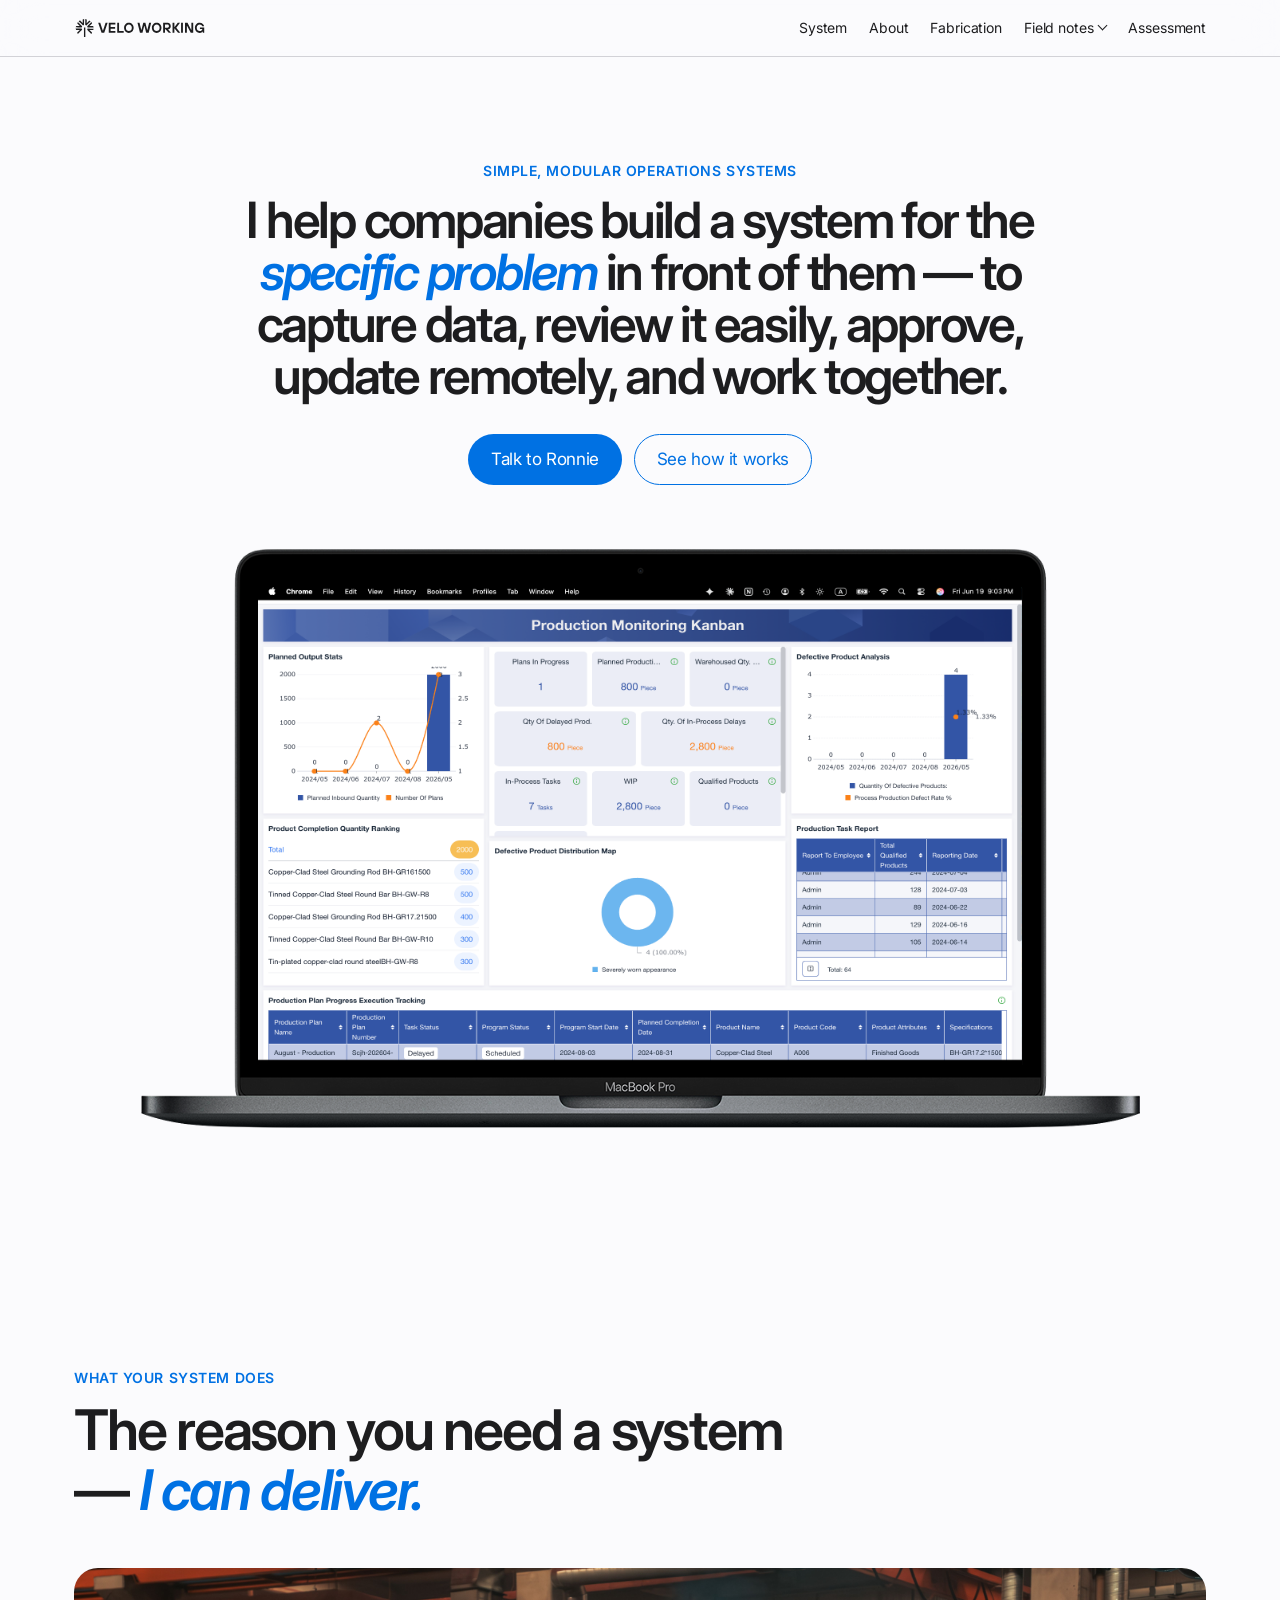
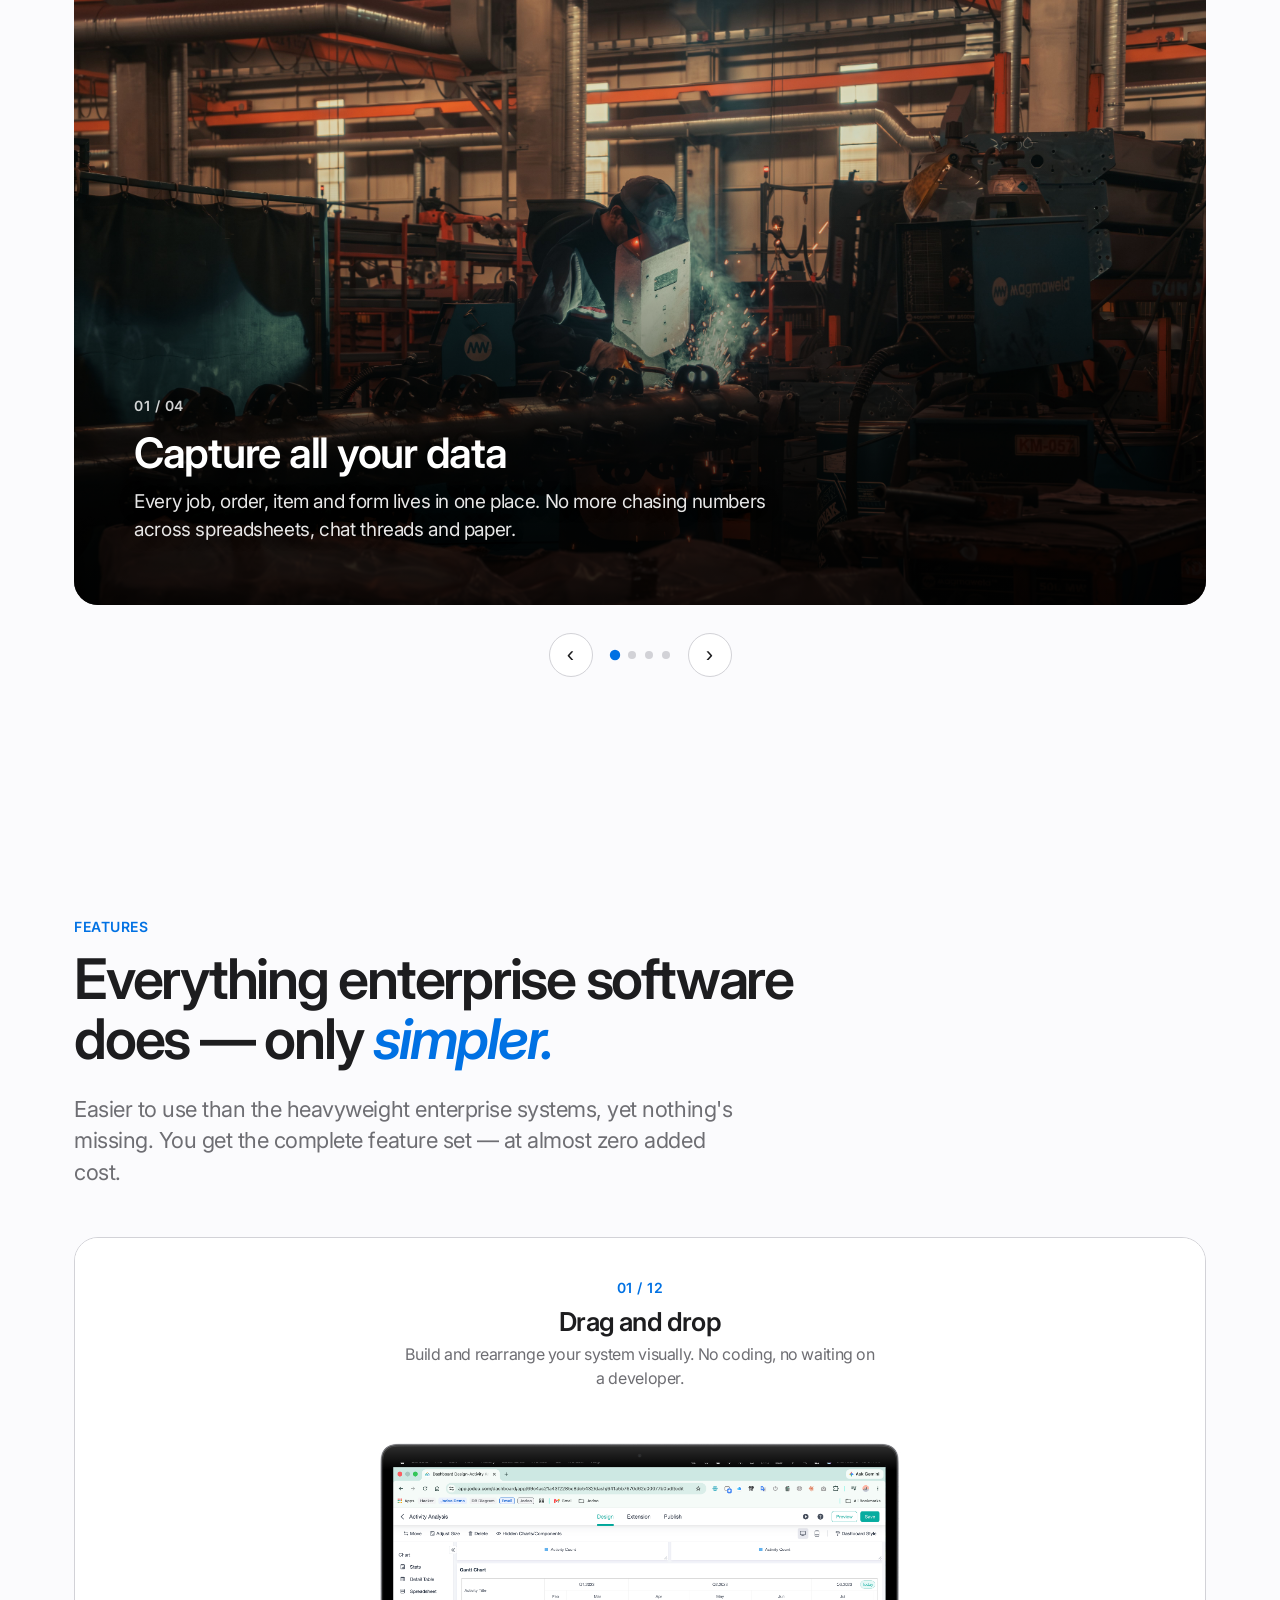
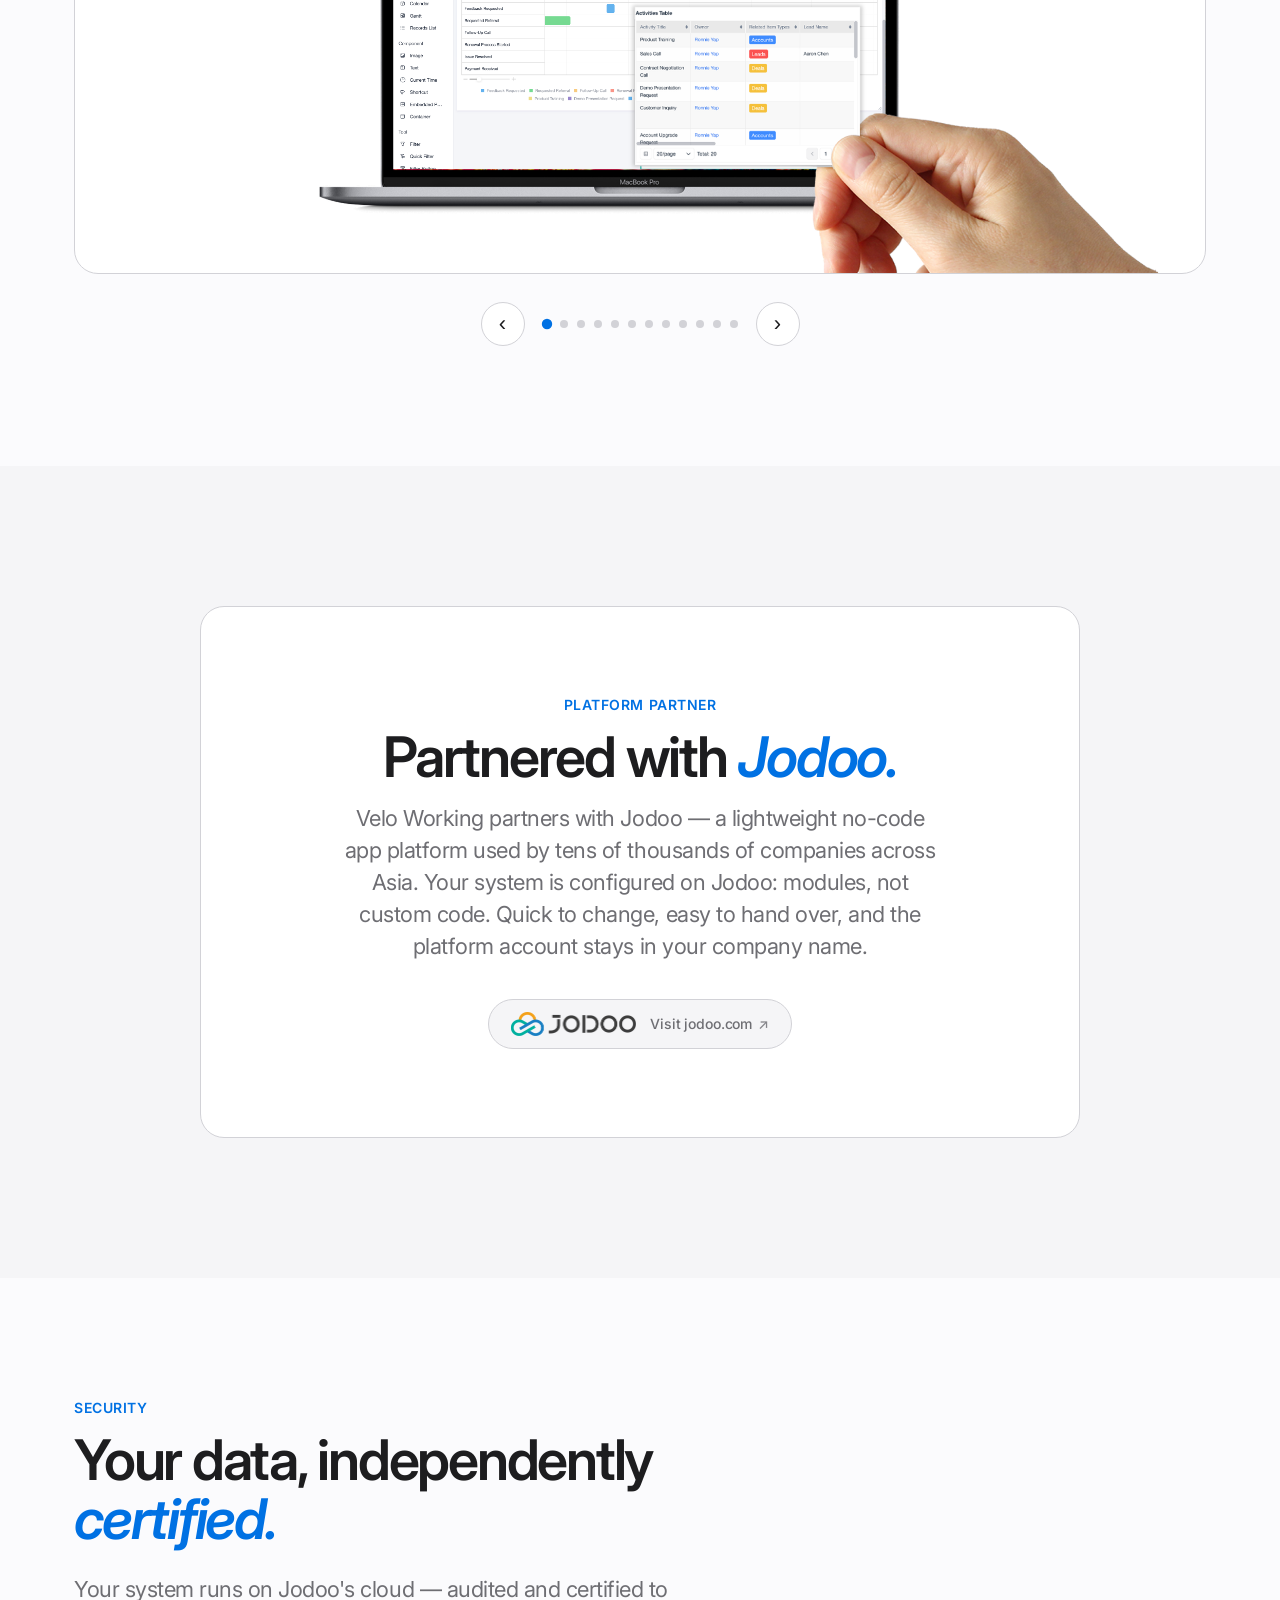
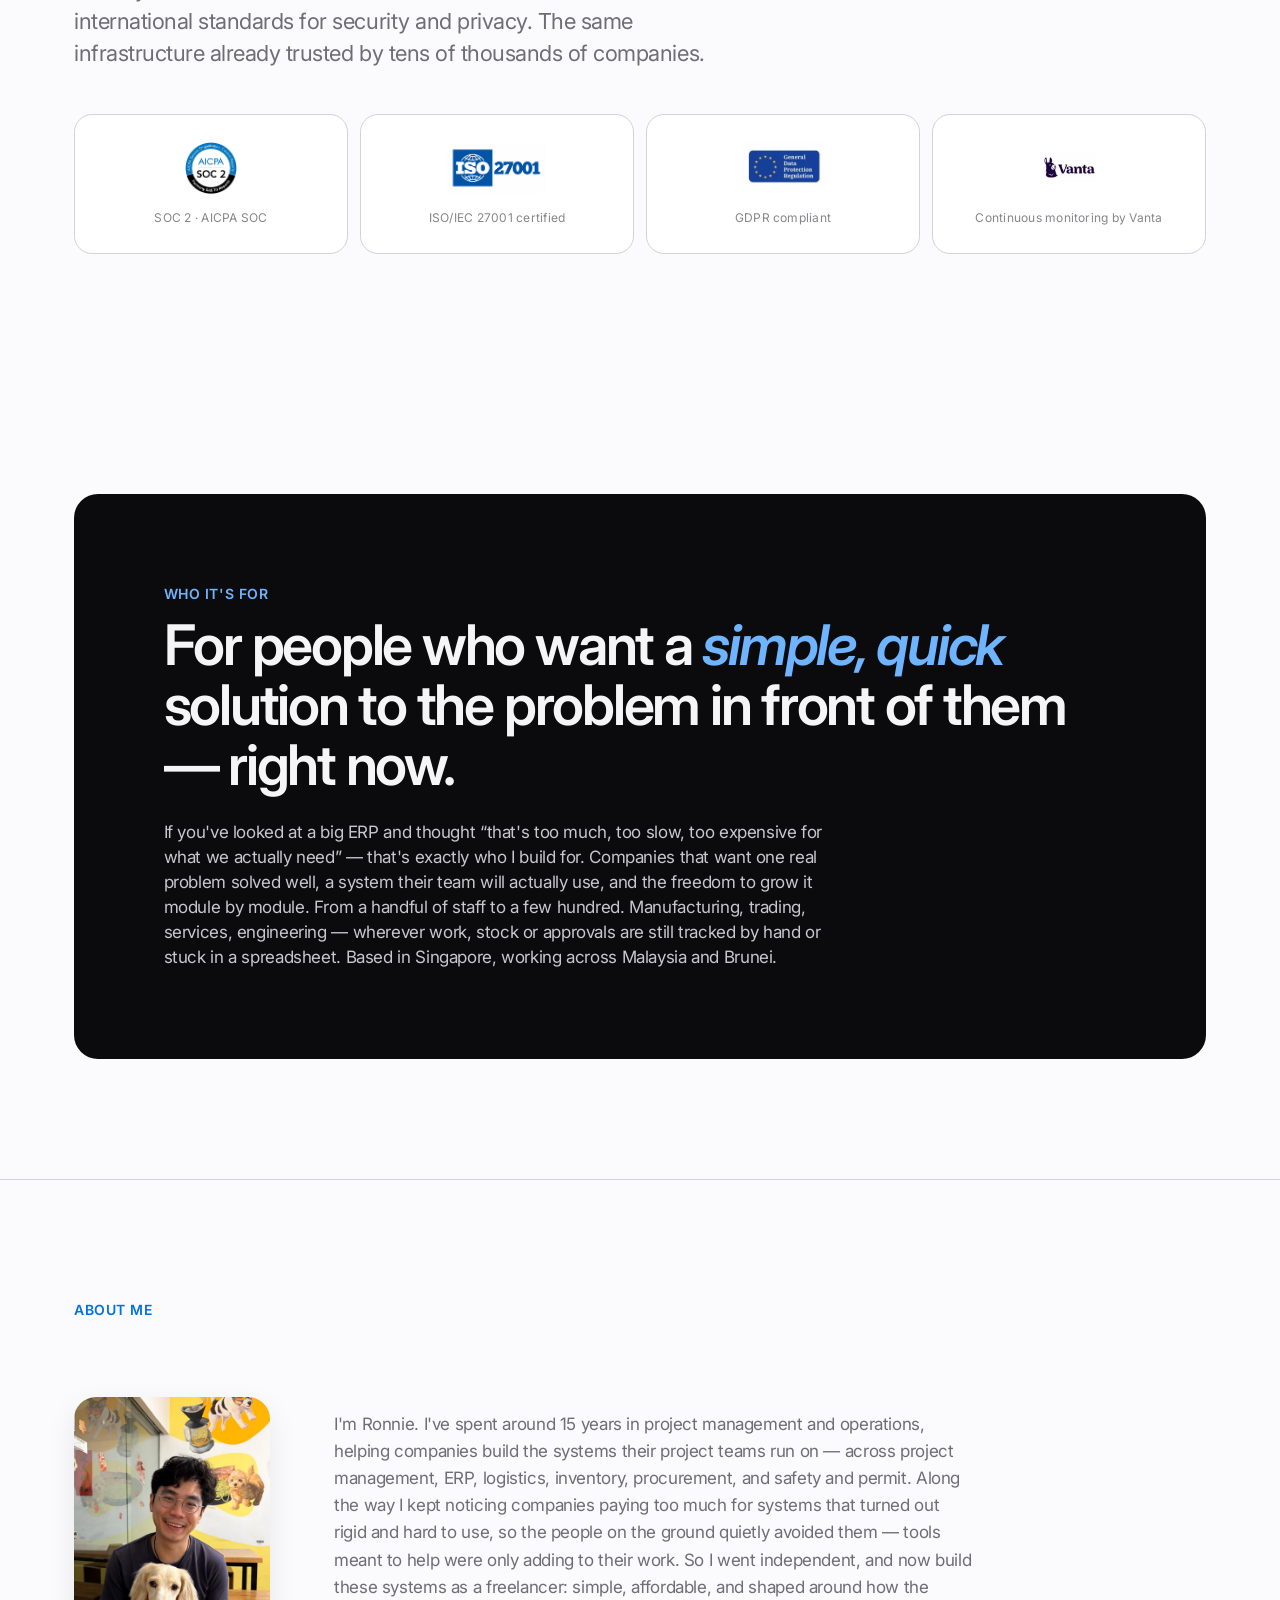
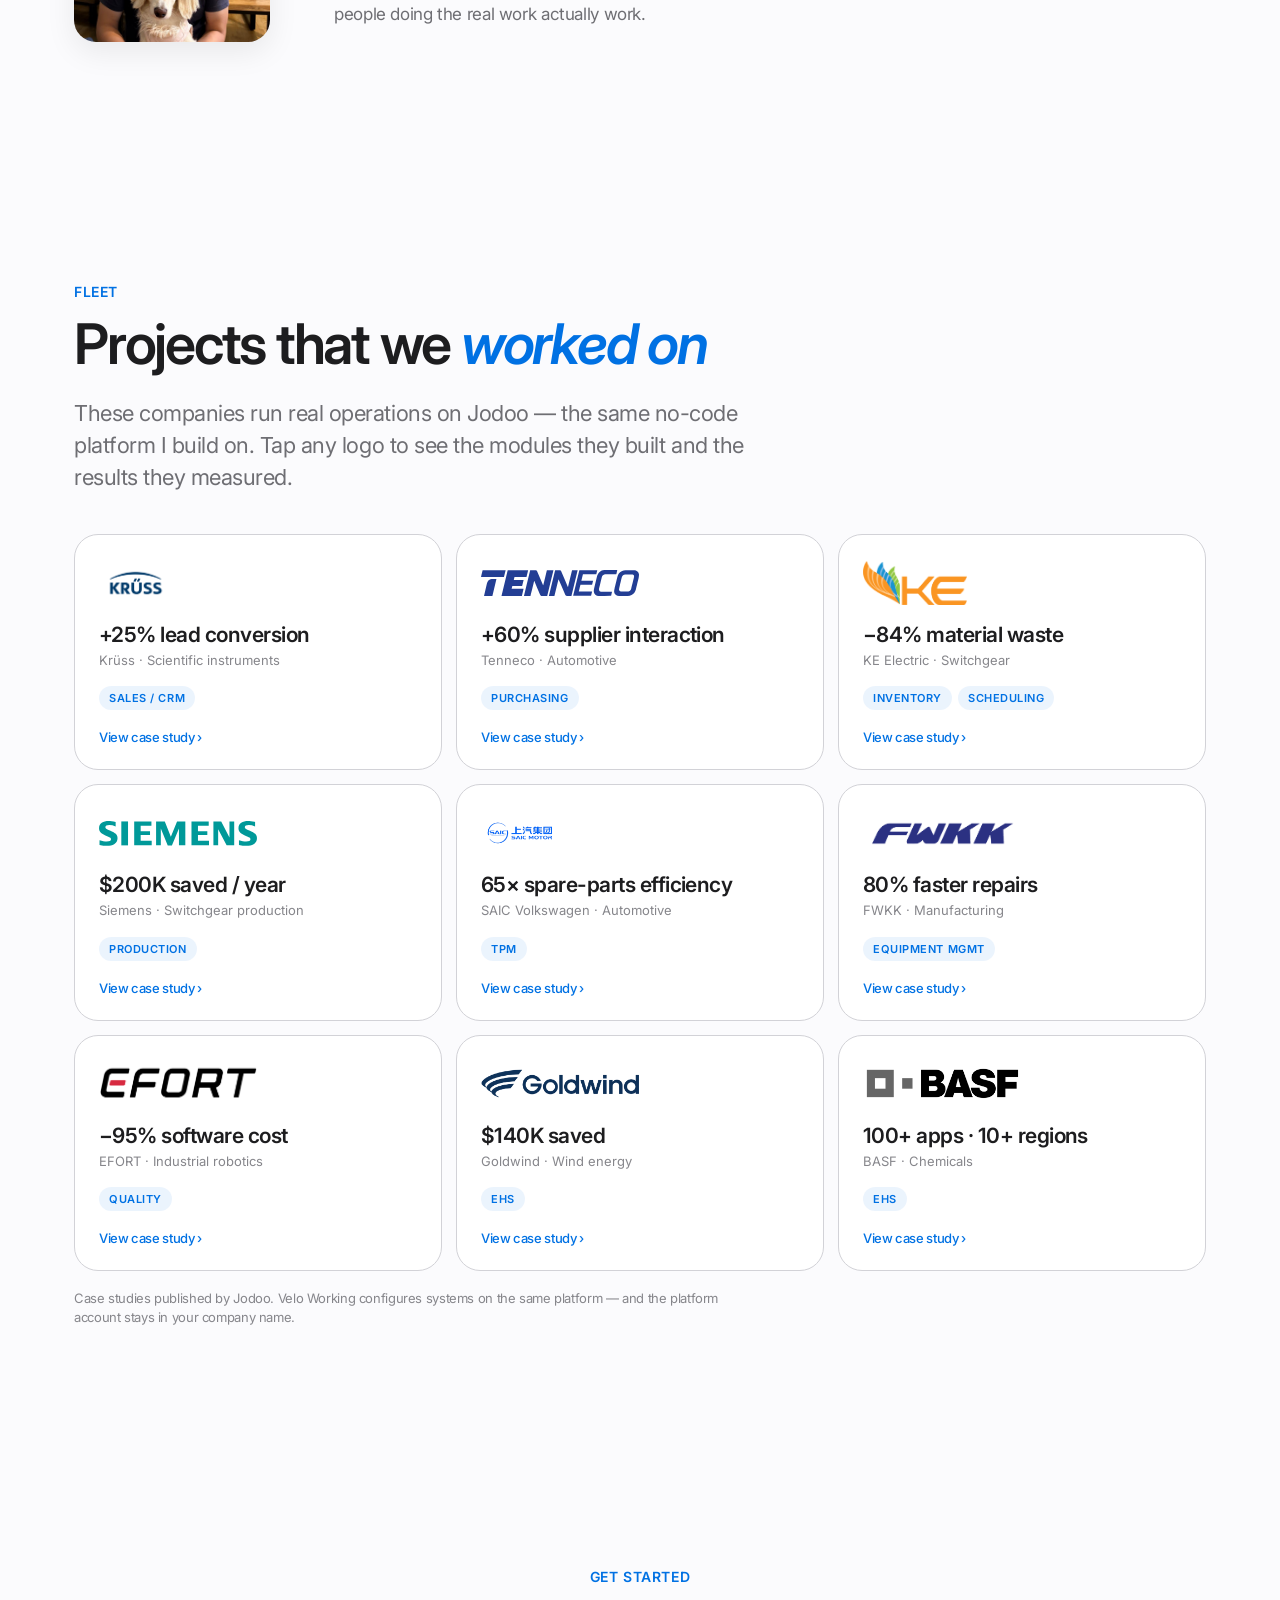
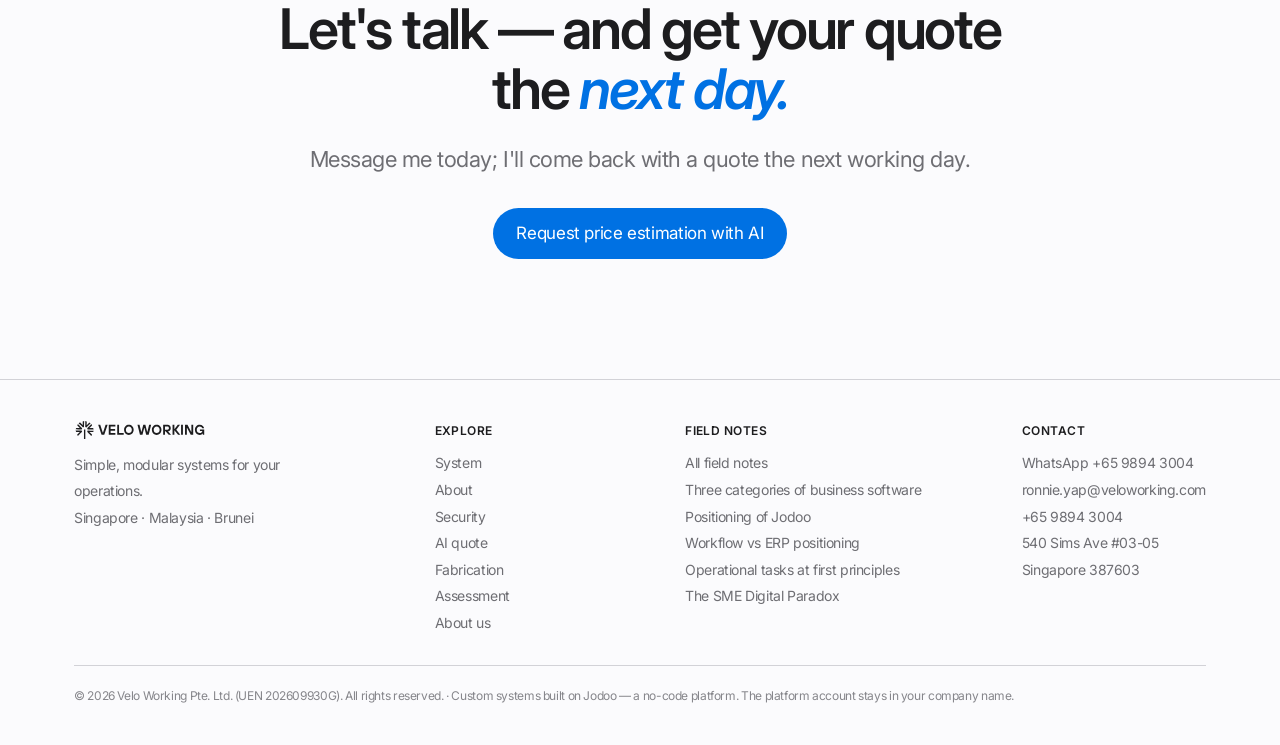
==== commit fd6beaf1: "Add AI auto-quoting page with instant proposals and price estimates New /ai-quote.html lets visitors" ====
--- a/index.html
+++ b/index.html
@@ -826,7 +826,7 @@
         <h2>Let's talk — and get your quote the <em>next day.</em></h2>
         <p class="lead" style="margin:24px auto 0">Message me today; I'll come back with a quote the next working day.</p>
         <div class="btns">
-          <a href="https://wa.me/6598943004?text=Hi%20Ronnie%20%E2%80%94%20I%20saw%20veloworking.com%20and%20I%27d%20like%20to%20talk%20about%20a%20problem%20in%20our%20operations." class="pill pill-primary" target="_blank" rel="noopener">Talk to Ronnie</a>
+          <a href="ai-quote.html" class="pill pill-primary">Request price estimation with AI</a>
         </div>
       </div>
     </div>
@@ -848,6 +848,7 @@
         <a href="#build">System</a>
         <a href="#about">About</a>
         <a href="#security">Security</a>
+        <a href="ai-quote.html">AI quote</a>
         <a href="fabrication.html">Fabrication</a>
         <a href="assessment/assessment.html" target="_blank" rel="noopener">Assessment</a>
         <a href="pitch-deck.html">About us</a>
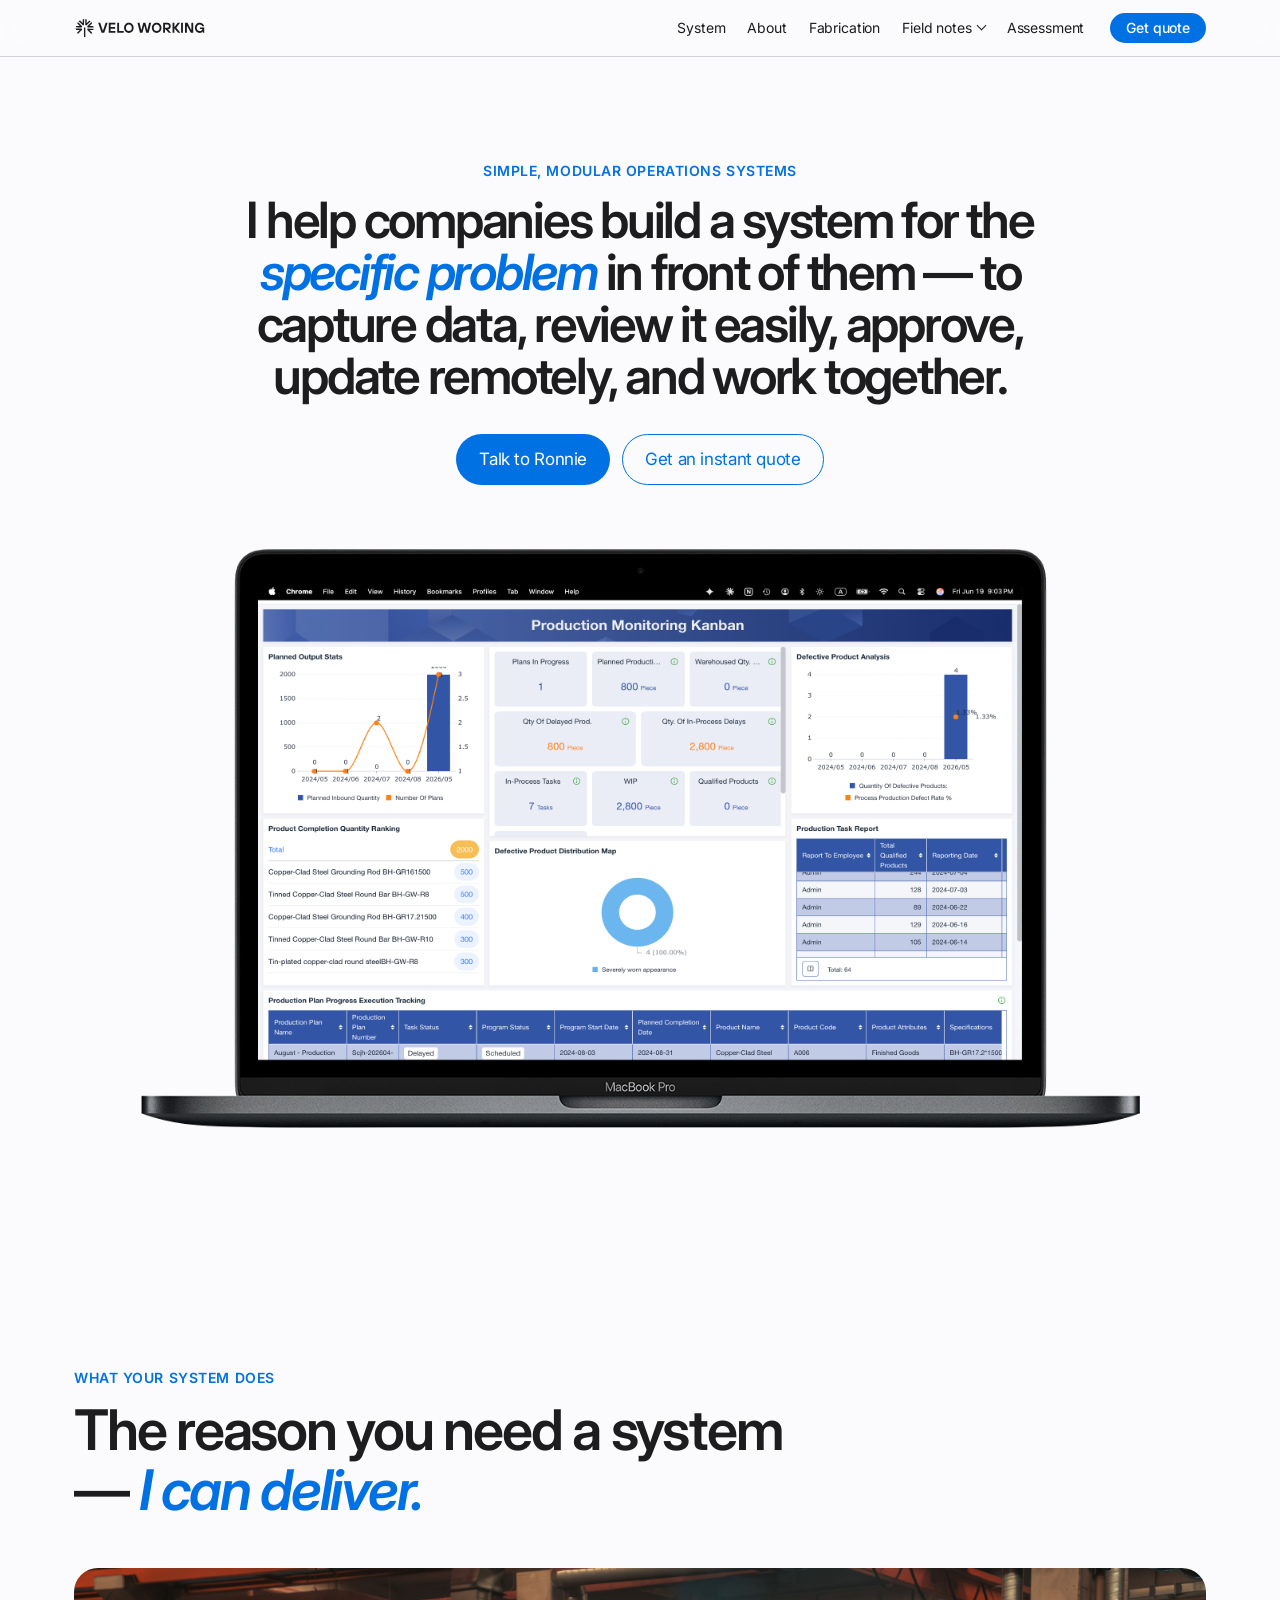
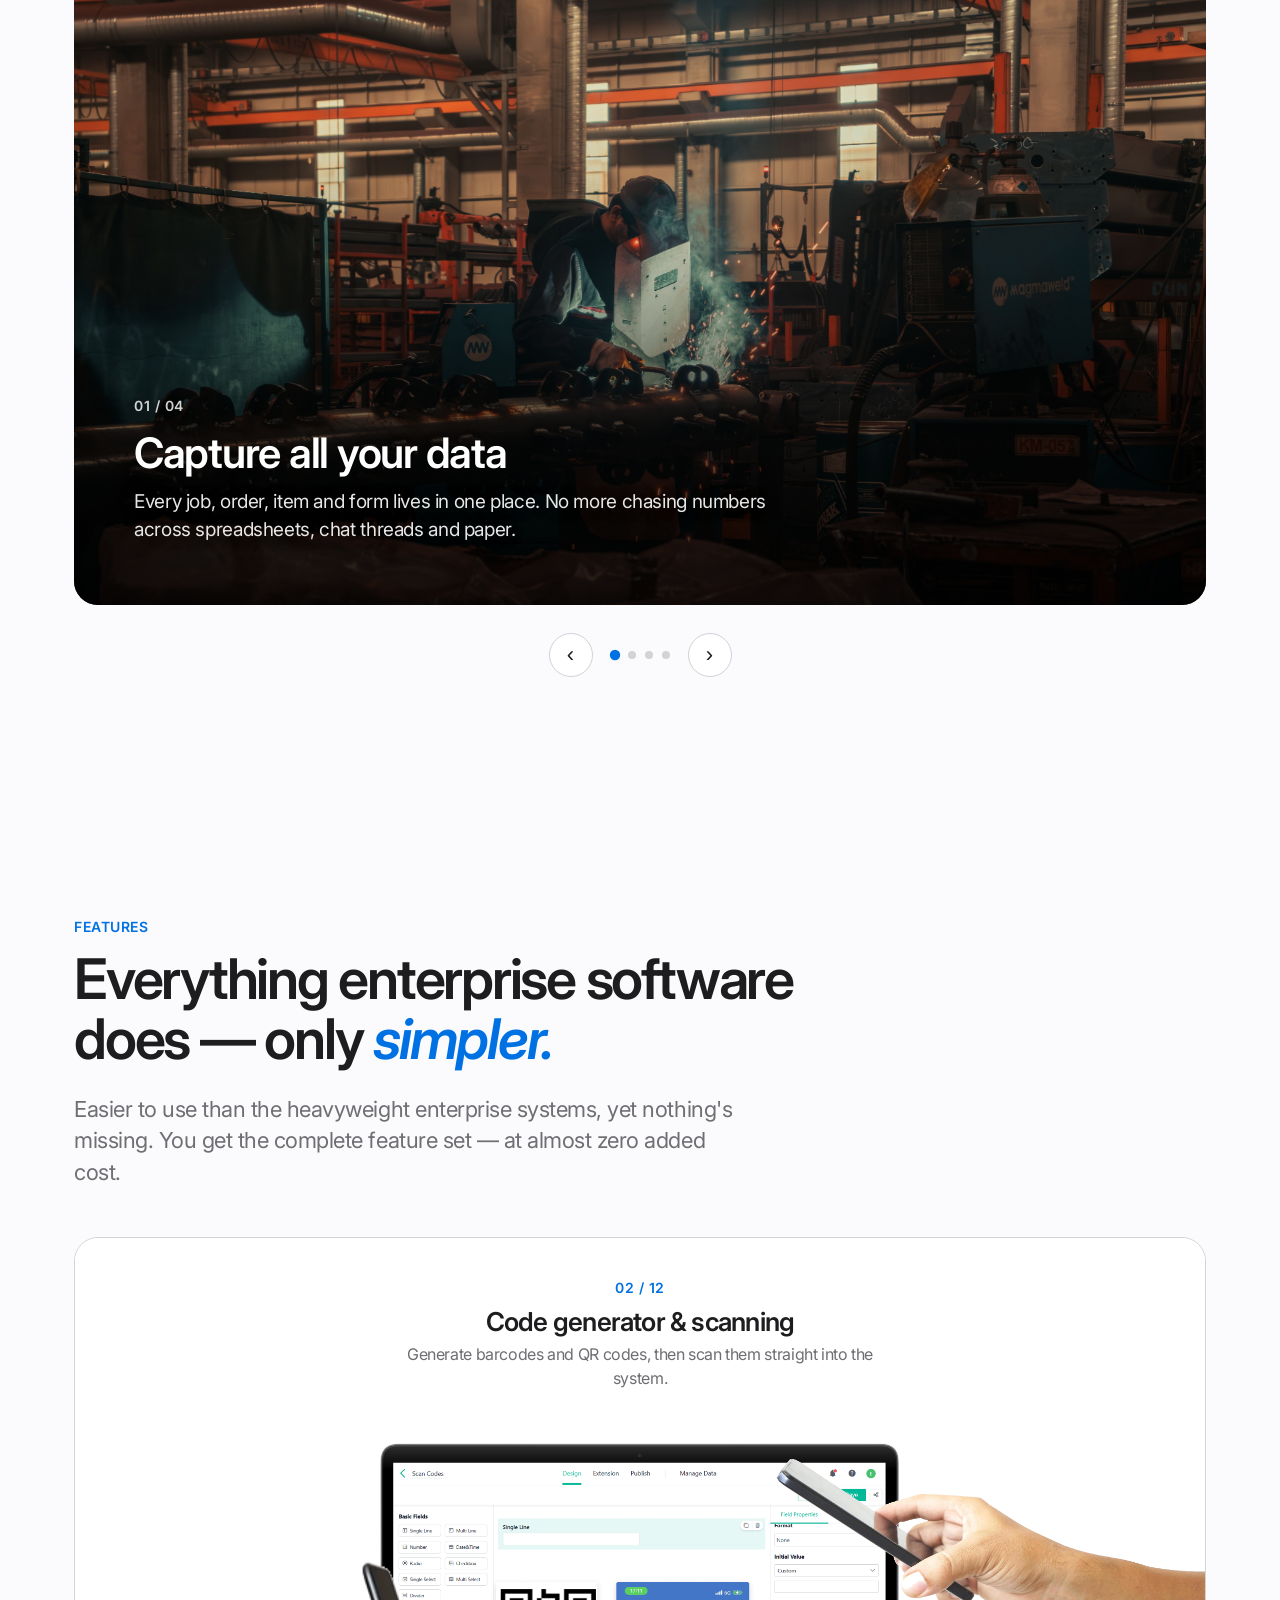
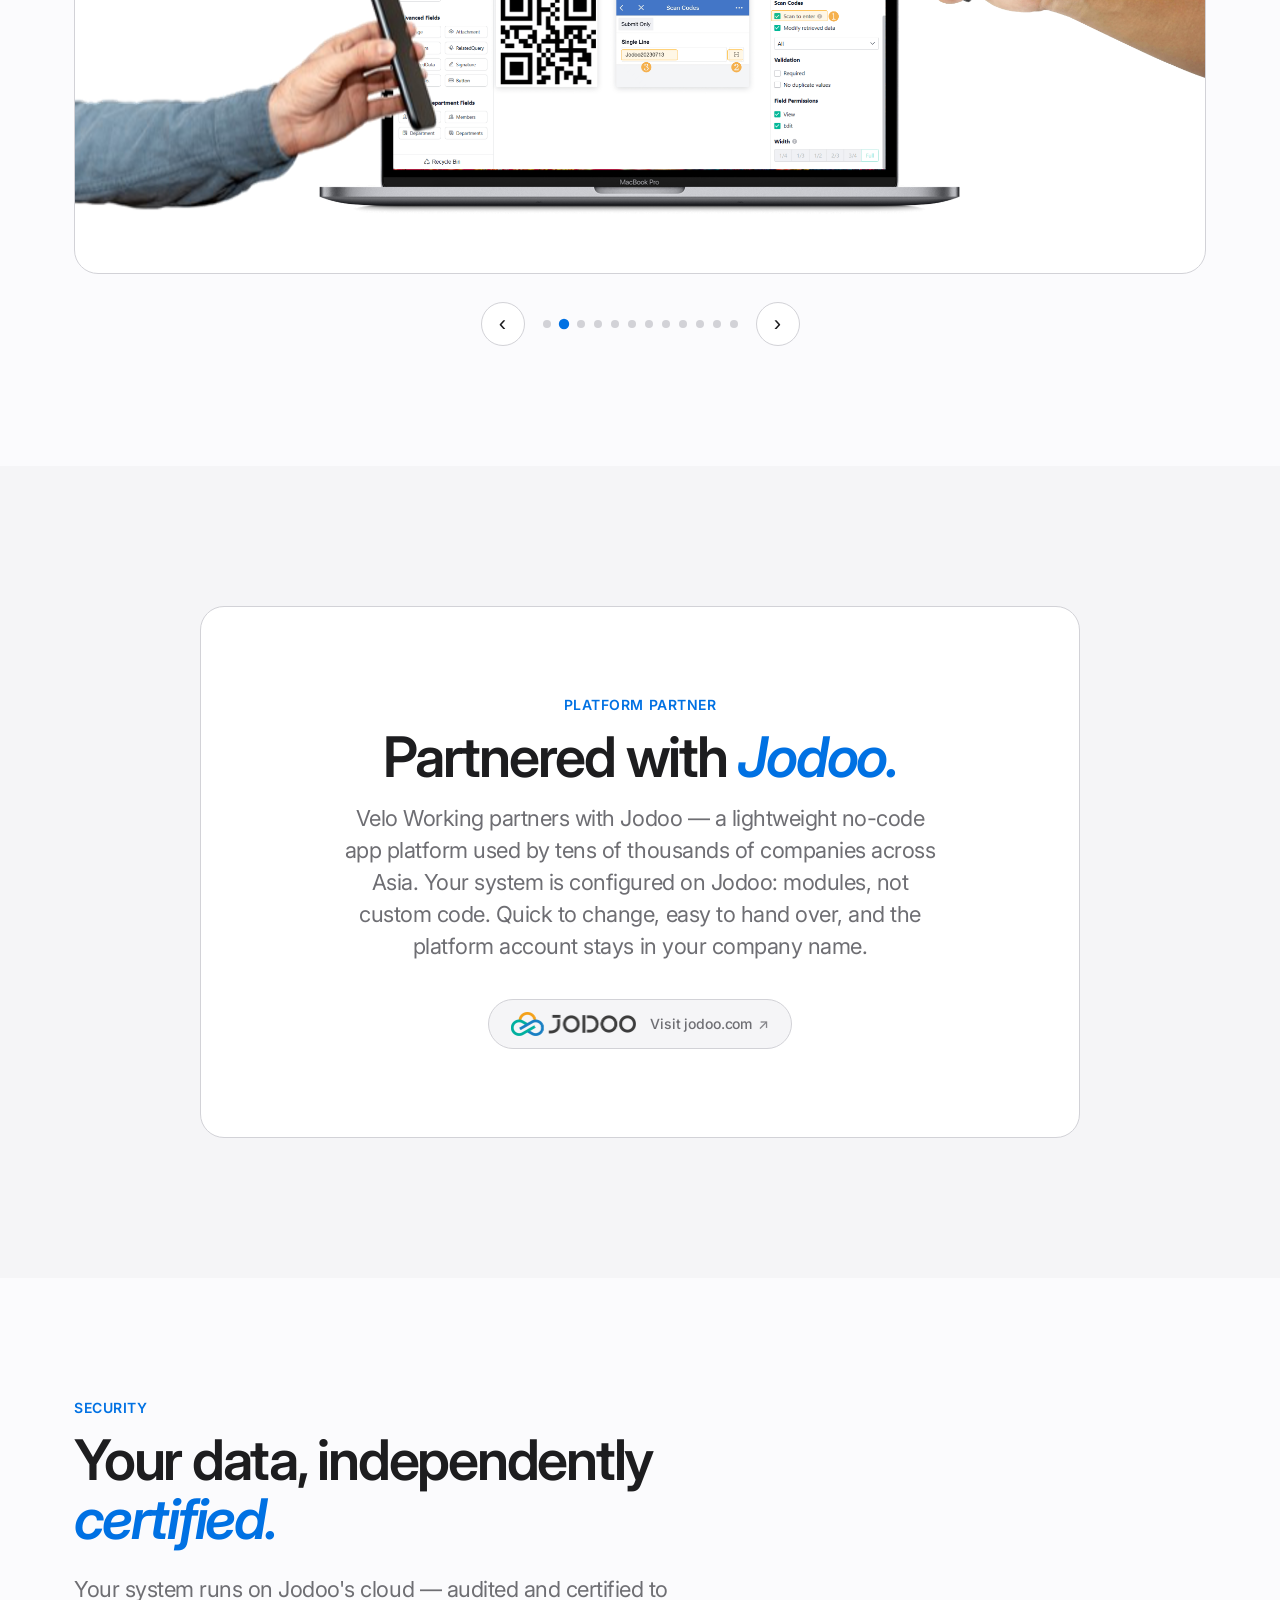
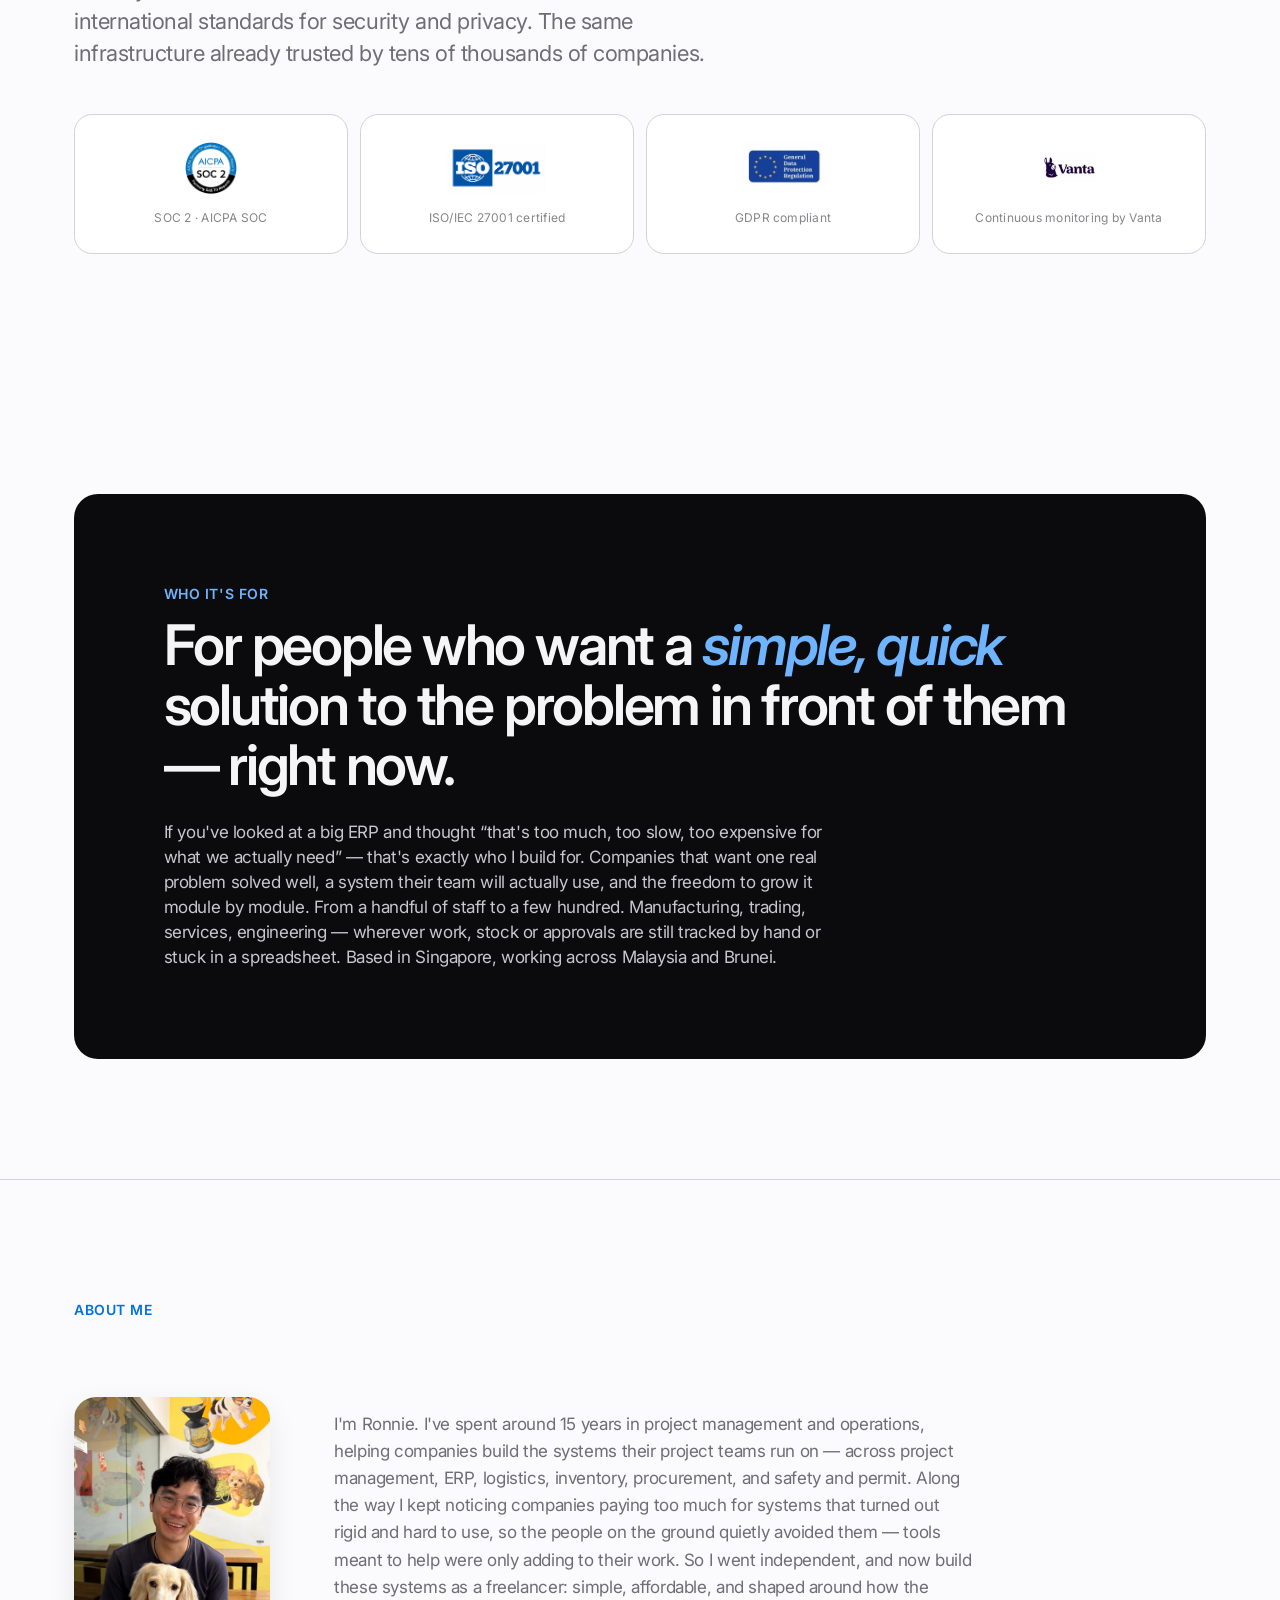
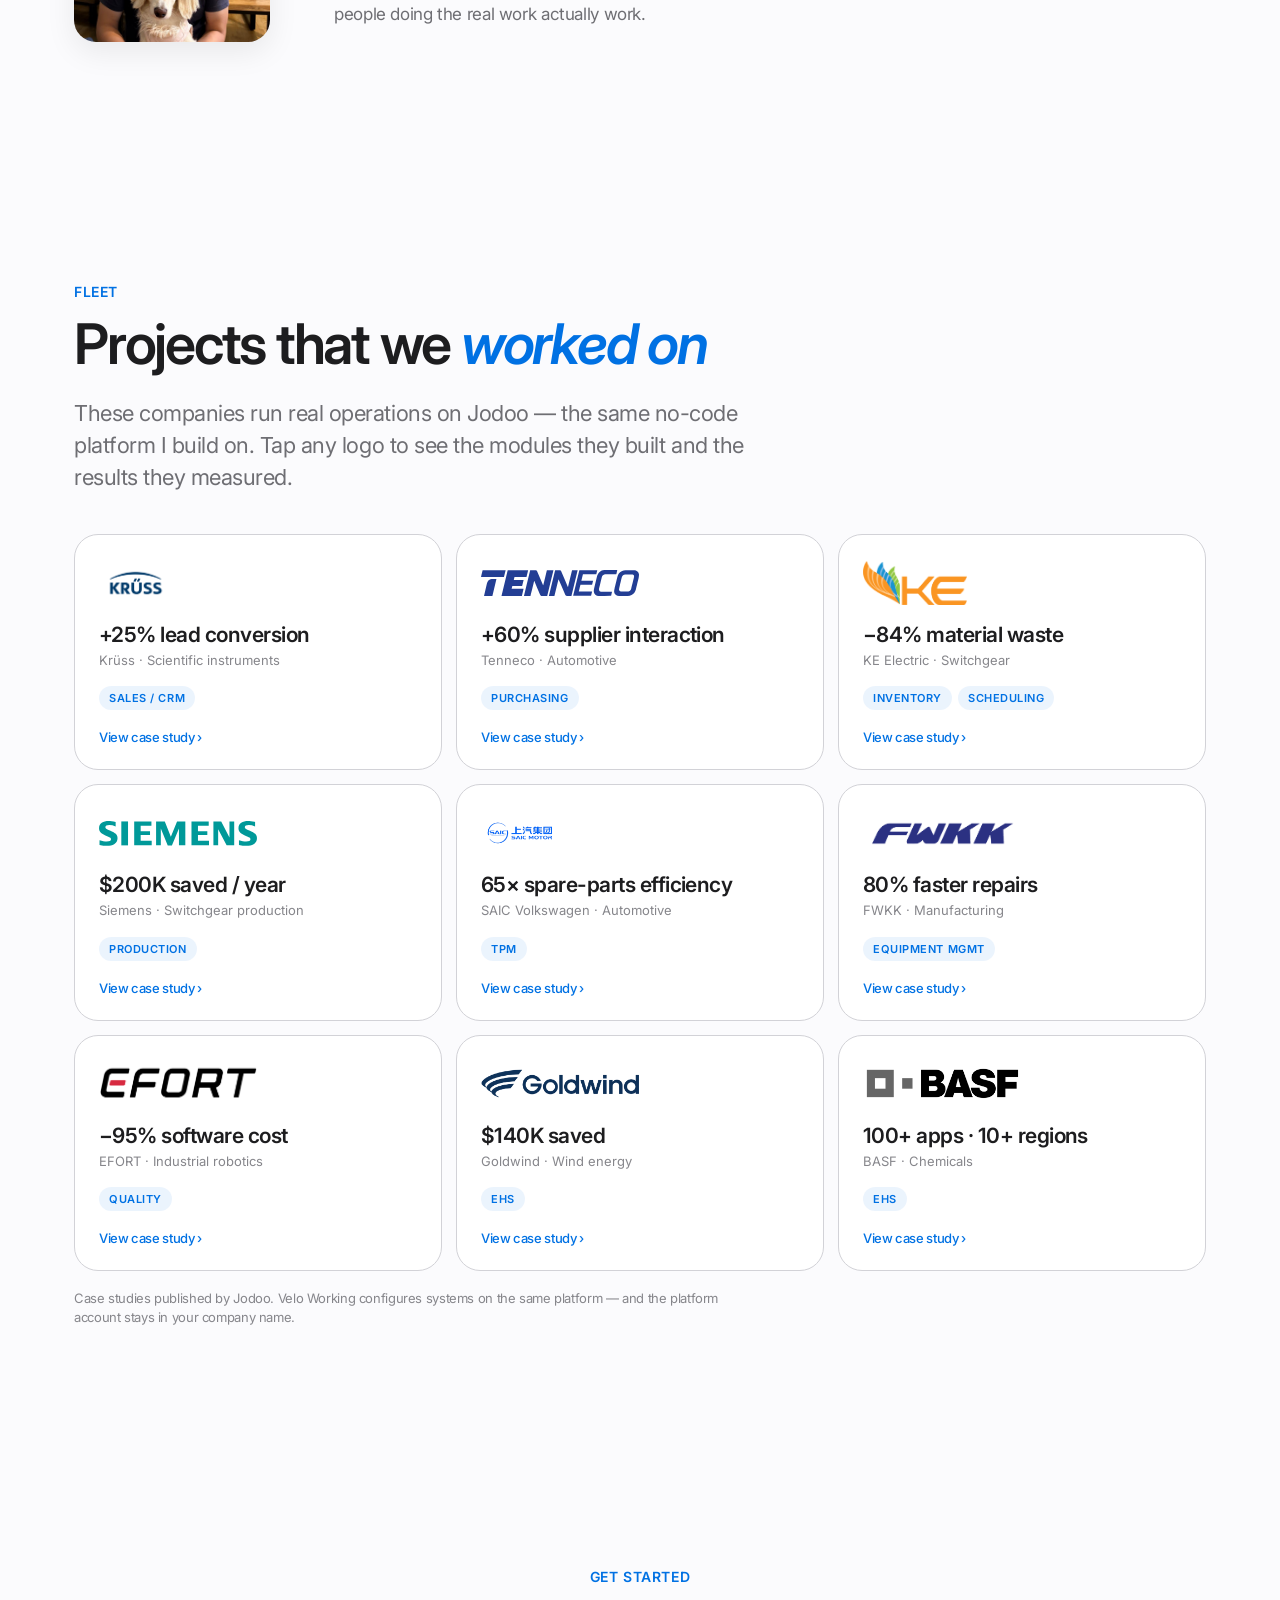
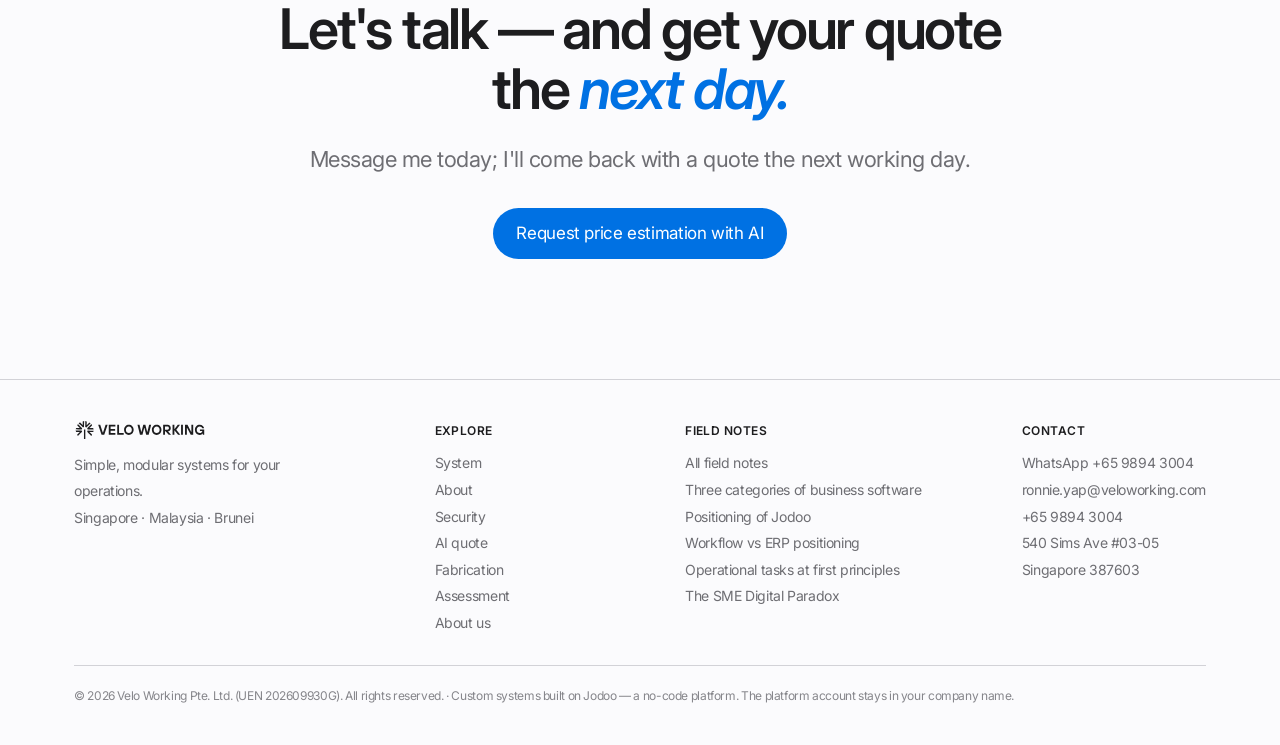
==== commit 64b06347: "Add shared nav (single source of truth) + Get-quote CTA, point hero to instant quote Navigation was " ====
--- a/index.html
+++ b/index.html
@@ -455,38 +455,16 @@
   .reveal.in{opacity:1; transform:none}
   @media(prefers-reduced-motion:reduce){.reveal{opacity:1; transform:none; transition:none}}
 </style>
+<!-- Shared site navigation (single source of truth: nav.css + nav.js) -->
+<link rel="stylesheet" href="/nav.css">
+<script src="/nav.js" defer></script>
 </head>
 <body>
 
 
 <!-- ===== NAV ===== -->
-<header class="nav" id="nav">
-  <div class="wrap nav-in">
-    <a href="#top" class="nav-logo" aria-label="Velo Working — home">
-      <img src="asset/velo-logo.svg" alt="Velo Working">
-    </a>
-    <nav class="nav-links" id="navLinks" aria-label="Primary">
-      <a href="#build">System</a>
-      <a href="#about">About</a>
-      <a href="fabrication.html">Fabrication</a>
-      <span class="nav-drop" data-drop>
-        <a href="blog/index.html" aria-haspopup="true" aria-expanded="false">Field notes</a>
-        <ul class="nav-menu">
-          <li><a href="blog/three-categories-of-business-software.html">Three categories of business software<small>Cloud ERP · Low-Code · No-Code</small></a></li>
-          <li><a href="blog/workflow-vs-erp-positioning.html">Workflow vs ERP positioning<small>Platform strategy</small></a></li>
-          <li><a href="blog/operational-tasks-first-principles.html">Operational tasks at first principles<small>Value × Effort</small></a></li>
-          <li><a href="blog/positioning-of-jodoo.html">Positioning of Jodoo<small>Org-chart test</small></a></li>
-          <li><a href="blog/THE%20SME%20DIGITAL%20PARADOX.html">The SME Digital Paradox<small>Diary · slide deck</small></a></li>
-          <li><a href="blog/index.html" class="all">All field notes</a></li>
-        </ul>
-      </span>
-      <a href="assessment/assessment.html" target="_blank" rel="noopener">Assessment</a>
-    </nav>
-    <button class="nav-toggle" id="navToggle" aria-label="Menu" aria-expanded="false">
-      <svg viewBox="0 0 24 24" fill="none" stroke="currentColor" stroke-width="1.5" stroke-linecap="round"><path d="M4 8h16"/><path d="M4 16h16"/></svg>
-    </button>
-  </div>
-</header>
+<!-- Navigation is injected here from the shared /nav.js (edit the menu there). -->
+<div id="velo-nav"></div>
 
 <main id="top">
 
@@ -498,7 +476,7 @@
         <h1>I help companies build a system for the <em>specific problem</em> in front of them — to capture data, review it easily, approve, update remotely, and work together.</h1>
         <div class="btns">
           <a href="https://wa.me/6598943004?text=Hi%20Ronnie%20%E2%80%94%20I%20saw%20veloworking.com%20and%20I%27d%20like%20to%20talk%20about%20a%20problem%20in%20our%20operations." class="pill pill-primary" target="_blank" rel="noopener">Talk to Ronnie</a>
-          <a href="#build" class="pill pill-ghost">See how it works</a>
+          <a href="ai-quote.html" class="pill pill-ghost">Get an instant quote</a>
         </div>
       </div>
       <!-- Laptop mockup with a dynamic video screen.
--- a/nav.css
+++ b/nav.css
@@ -0,0 +1,132 @@
+/* ============================================================================
+   Velo Working — shared site navigation (single source of truth).
+
+   This file styles the navigation bar that appears on EVERY page
+   (home, Fabrication, AI quote, Field notes / blog, Assessment).
+   The markup is injected by /nav.js, so to change the menu you only edit
+   nav.js (links/labels) and this file (styling) — once — and every page
+   updates automatically. No more keeping pages in sync by hand.
+
+   Self-contained on purpose: colours and font are hard-coded here so the bar
+   looks identical regardless of the host page's own CSS variables.
+   ============================================================================ */
+
+/* Reserve the bar's height (and match its look) before nav.js runs so the
+   page never jumps and there is no blank flash. */
+#velo-nav {
+  display: block; height: 56px;
+  background: rgba(251, 251, 253, .82);
+  border-bottom: 1px solid #D2D2D7;
+}
+
+.vnav {
+  position: sticky; top: 0; z-index: 1000;
+  background: rgba(251, 251, 253, .82);
+  -webkit-backdrop-filter: saturate(180%) blur(20px);
+  backdrop-filter: saturate(180%) blur(20px);
+  border-bottom: 1px solid #D2D2D7;
+  font-family: -apple-system, BlinkMacSystemFont, "SF Pro Display", "SF Pro Text",
+               "Inter", system-ui, "Helvetica Neue", Arial, sans-serif;
+  -webkit-font-smoothing: antialiased;
+}
+
+.vnav__in {
+  max-width: 1180px; margin: 0 auto; padding: 0 24px;
+  display: flex; align-items: center; justify-content: space-between;
+  height: 56px; gap: 16px;
+}
+
+.vnav__logo { display: inline-flex; align-items: center; color: #1D1D1F; text-decoration: none; flex-shrink: 0; }
+.vnav__logo img { height: 20px; width: auto; display: block; }
+
+.vnav__links { display: flex; gap: 22px; align-items: center; }
+.vnav__links > a,
+.vnav__drop > a {
+  color: #1D1D1F; text-decoration: none; font-size: 14px;
+  letter-spacing: -0.01em; white-space: nowrap;
+}
+.vnav__links > a:hover,
+.vnav__drop > a:hover { color: #6E6E73; }
+.vnav__links a.is-current { color: #0071E3; font-weight: 500; }
+
+/* Blue "Get quote" call-to-action, pinned to the far right. */
+.vnav__cta {
+  margin-left: 4px;
+  background: #0071E3; color: #fff !important;
+  padding: 8px 16px; border-radius: 980px;
+  font-weight: 500; font-size: 14px; line-height: 1;
+  white-space: nowrap; transition: background .15s ease;
+}
+.vnav__cta:hover { background: #0077ED; color: #fff !important; }
+.vnav__cta:focus-visible { outline: 2px solid #0071E3; outline-offset: 3px; }
+
+/* Dropdown (Field notes) */
+.vnav__drop { position: relative; display: flex; align-items: center; }
+.vnav__drop > a { display: inline-flex; align-items: center; }
+.vnav__drop > a::after {
+  content: ""; display: inline-block; margin-left: 6px; width: 6px; height: 6px;
+  border-right: 1.4px solid currentColor; border-bottom: 1.4px solid currentColor;
+  transform: translateY(-2px) rotate(45deg);
+}
+.vnav__menu {
+  position: absolute; top: 30px; left: -12px; min-width: 260px;
+  background: rgba(251, 251, 253, .97);
+  -webkit-backdrop-filter: saturate(180%) blur(20px);
+  backdrop-filter: saturate(180%) blur(20px);
+  border: 1px solid #D2D2D7; border-radius: 14px; padding: 6px;
+  box-shadow: 0 8px 28px rgba(0, 0, 0, .08);
+  opacity: 0; visibility: hidden; transform: translateY(-4px);
+  transition: opacity .15s ease, transform .15s ease, visibility .15s;
+  list-style: none; margin: 0;
+}
+.vnav__drop:hover .vnav__menu,
+.vnav__drop:focus-within .vnav__menu,
+.vnav__drop.is-open .vnav__menu { opacity: 1; visibility: visible; transform: none; }
+.vnav__menu a {
+  display: block; padding: 9px 12px; border-radius: 9px; font-size: 13px;
+  line-height: 1.3; white-space: normal; color: #1D1D1F; text-decoration: none;
+}
+.vnav__menu a small {
+  display: block; font-size: 11px; color: #86868B; margin-top: 2px;
+  text-transform: uppercase; letter-spacing: .04em;
+}
+.vnav__menu a:hover { background: rgba(0, 0, 0, .04); }
+.vnav__menu .vnav__menu-all {
+  border-top: 1px solid #D2D2D7; margin-top: 4px; padding-top: 11px;
+  color: #0071E3; font-weight: 500;
+}
+
+/* Mobile hamburger */
+.vnav__toggle {
+  display: none; width: 38px; height: 38px; border: 0; background: none;
+  cursor: pointer; align-items: center; justify-content: center; color: #1D1D1F; flex-shrink: 0;
+}
+.vnav__toggle svg { width: 20px; height: 20px; }
+
+@media (max-width: 980px) {
+  .vnav__toggle { display: inline-flex; }
+  .vnav__links {
+    position: absolute; top: 56px; left: 0; right: 0; display: none;
+    flex-direction: column; align-items: stretch; gap: 0;
+    background: rgba(251, 251, 253, .98);
+    -webkit-backdrop-filter: saturate(180%) blur(20px);
+    backdrop-filter: saturate(180%) blur(20px);
+    border-bottom: 1px solid #D2D2D7; padding: 8px 24px 16px;
+  }
+  .vnav.is-open .vnav__links { display: flex; }
+  .vnav__links > a, .vnav__drop { border-bottom: 1px solid #D2D2D7; }
+  .vnav__links > a { padding: 14px 0; font-size: 16px; }
+  .vnav__cta {
+    margin: 14px 0 0; align-self: flex-start; border: 0;
+    padding: 10px 18px; font-size: 15px;
+  }
+  .vnav__drop { position: static; display: block; }
+  .vnav__drop > a { display: block; padding: 14px 0; font-size: 16px; }
+  .vnav__menu {
+    position: static; opacity: 1; visibility: visible; transform: none;
+    box-shadow: none; border: 0; background: none; padding: 0 0 12px;
+    min-width: 0; display: none;
+  }
+  .vnav__drop.is-open .vnav__menu { display: block; }
+  .vnav__menu a { font-size: 14px; padding: 9px 0 9px 12px; }
+}
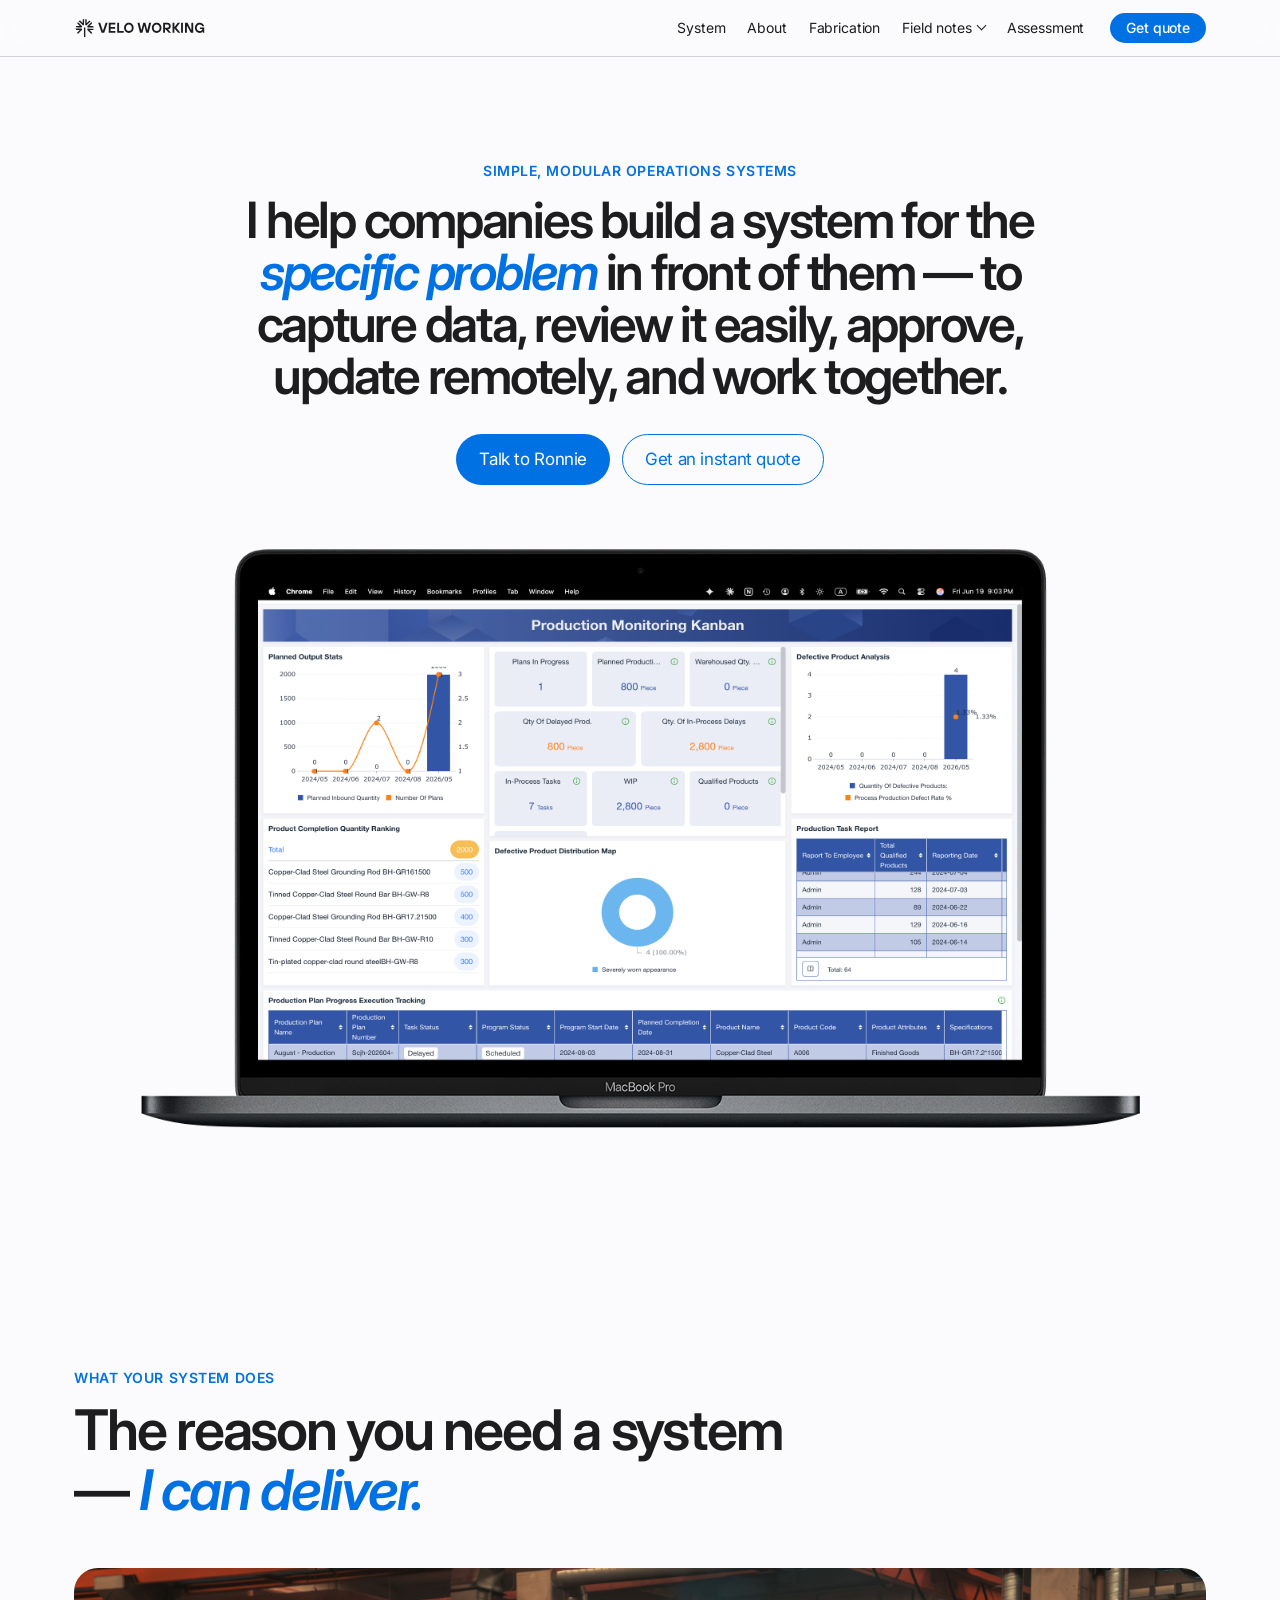
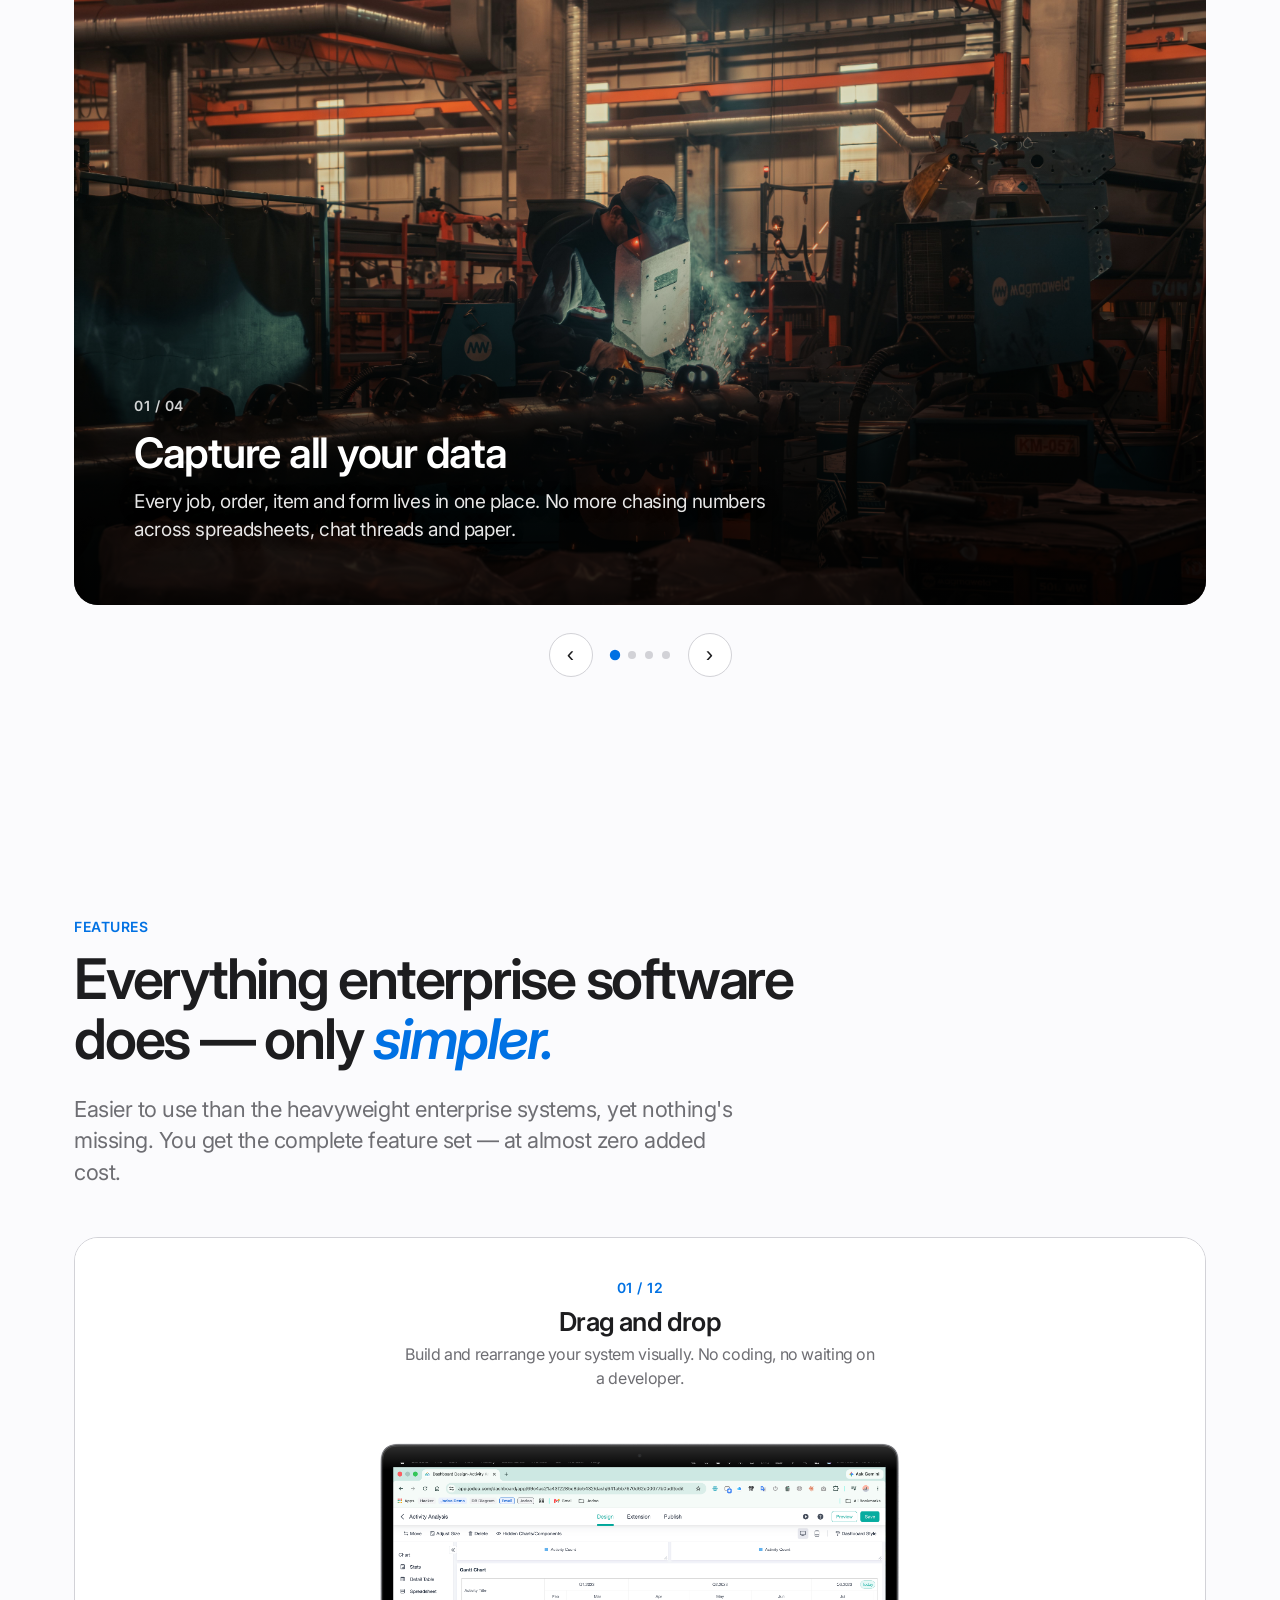
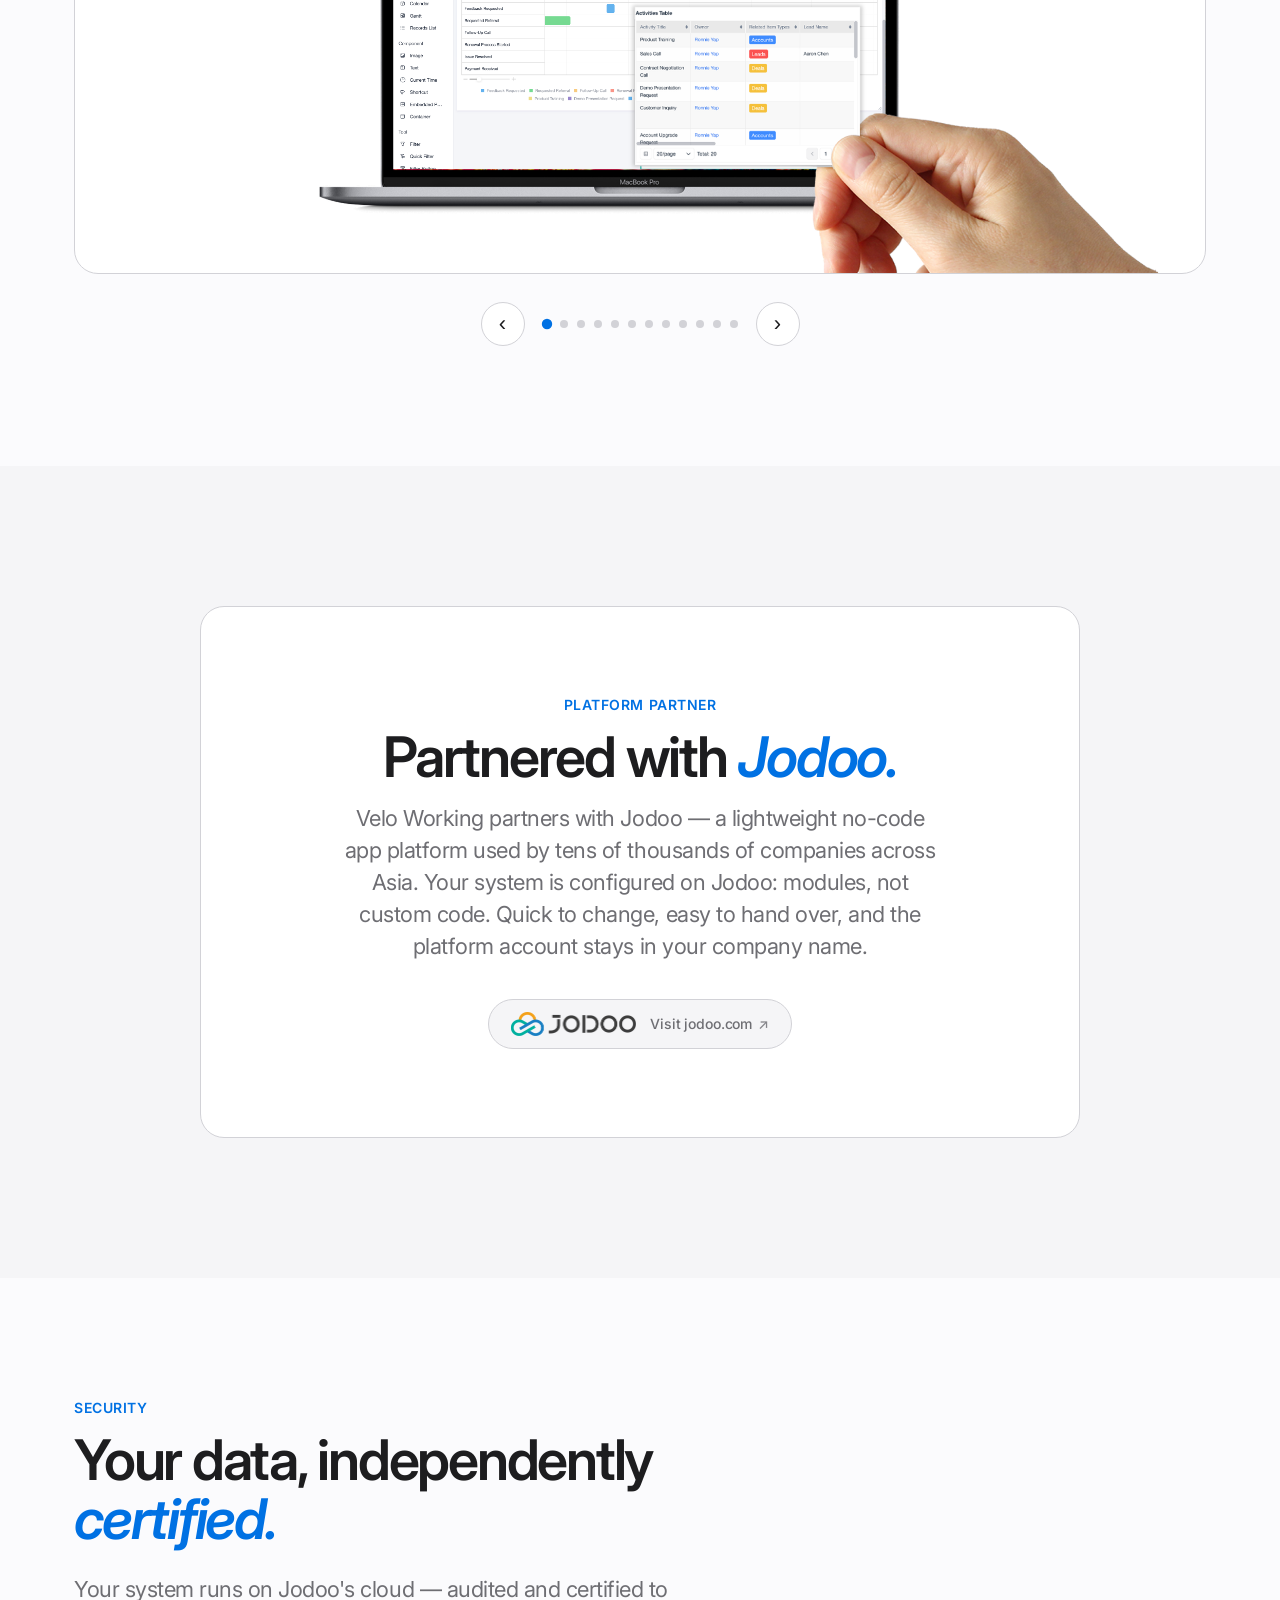
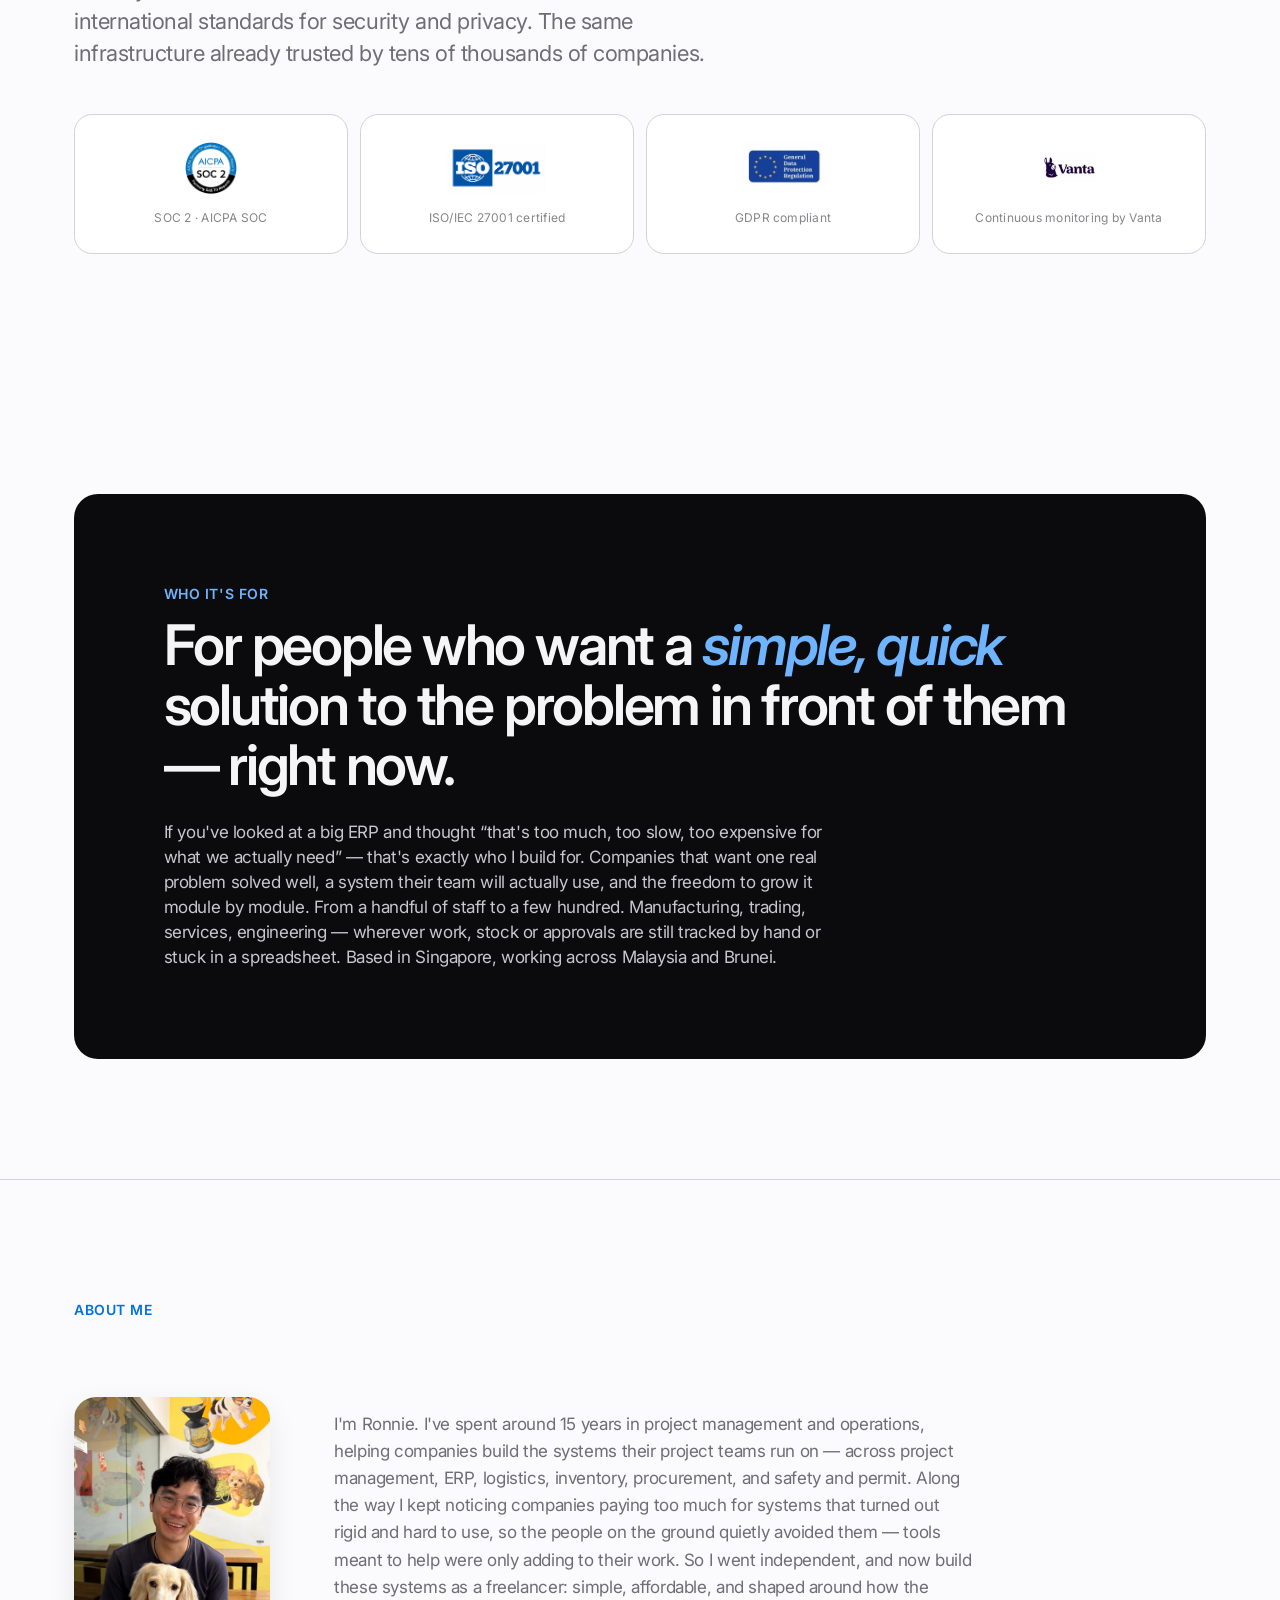
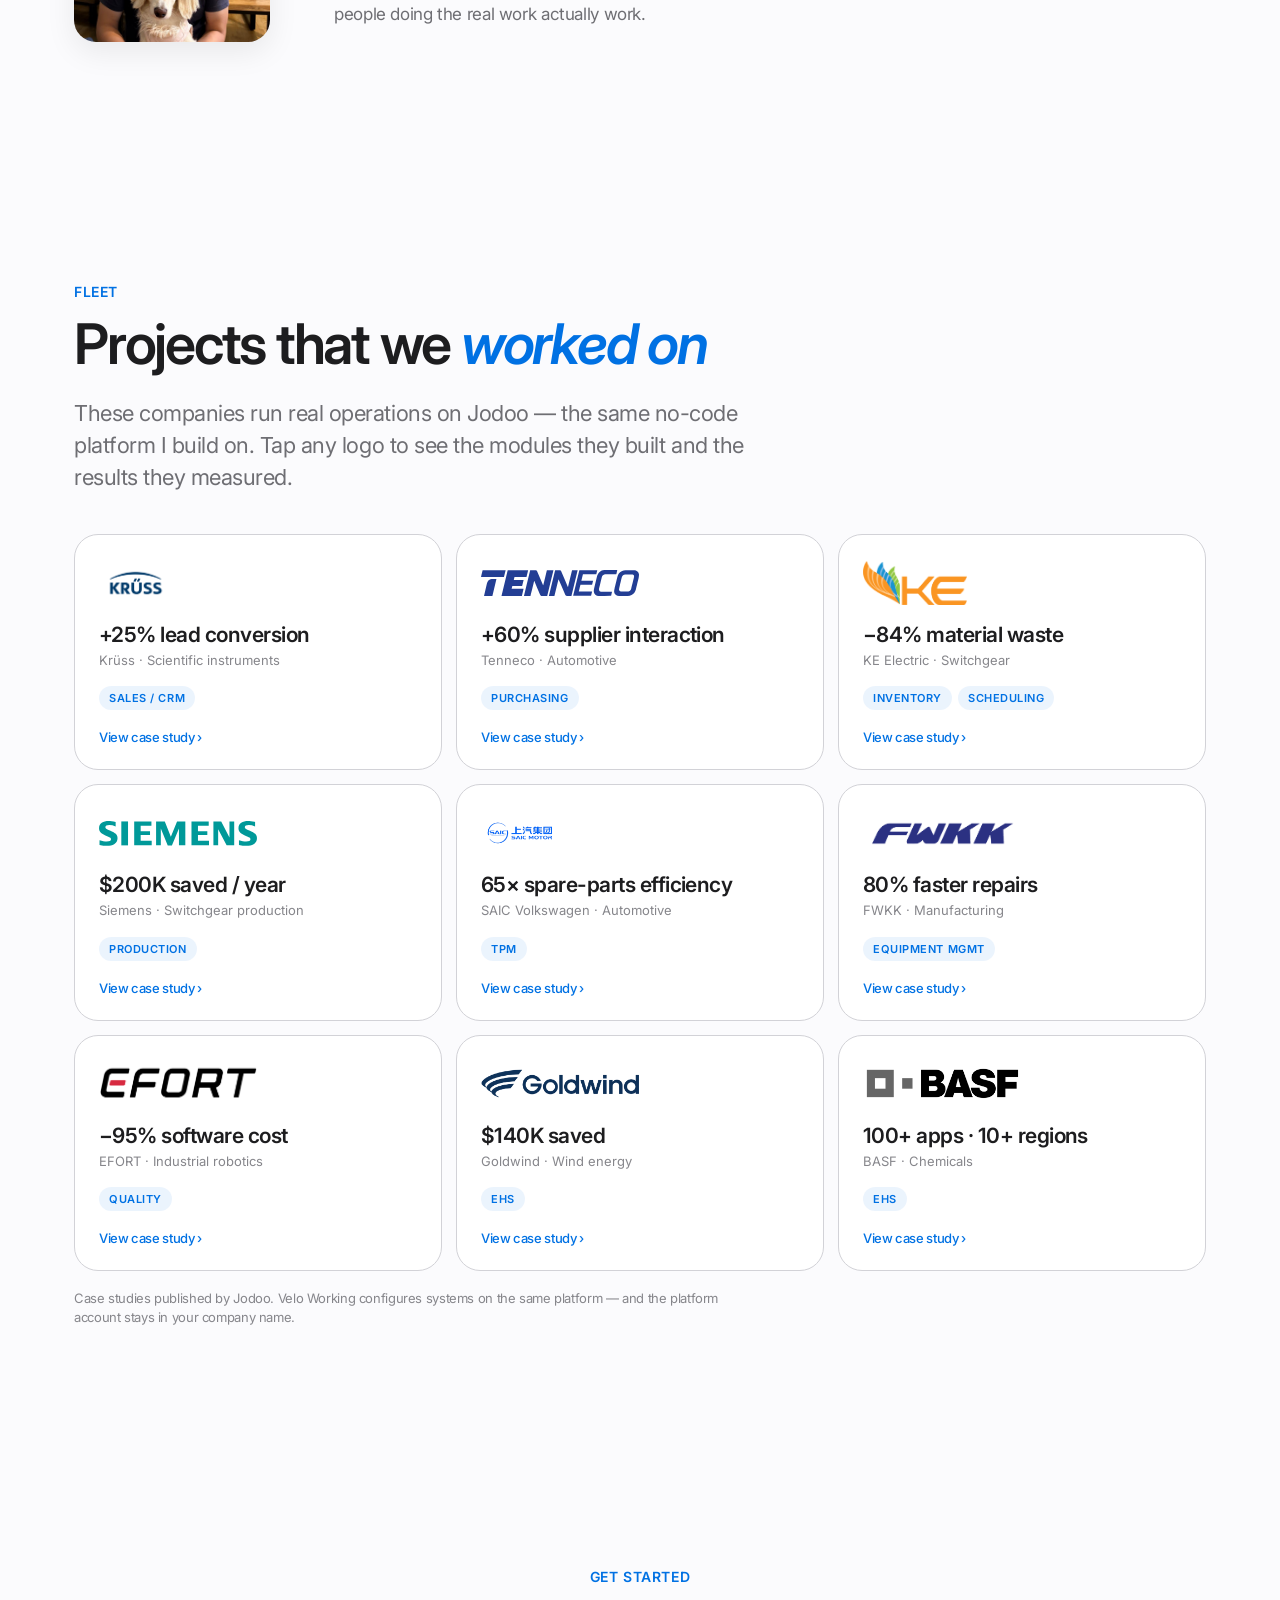
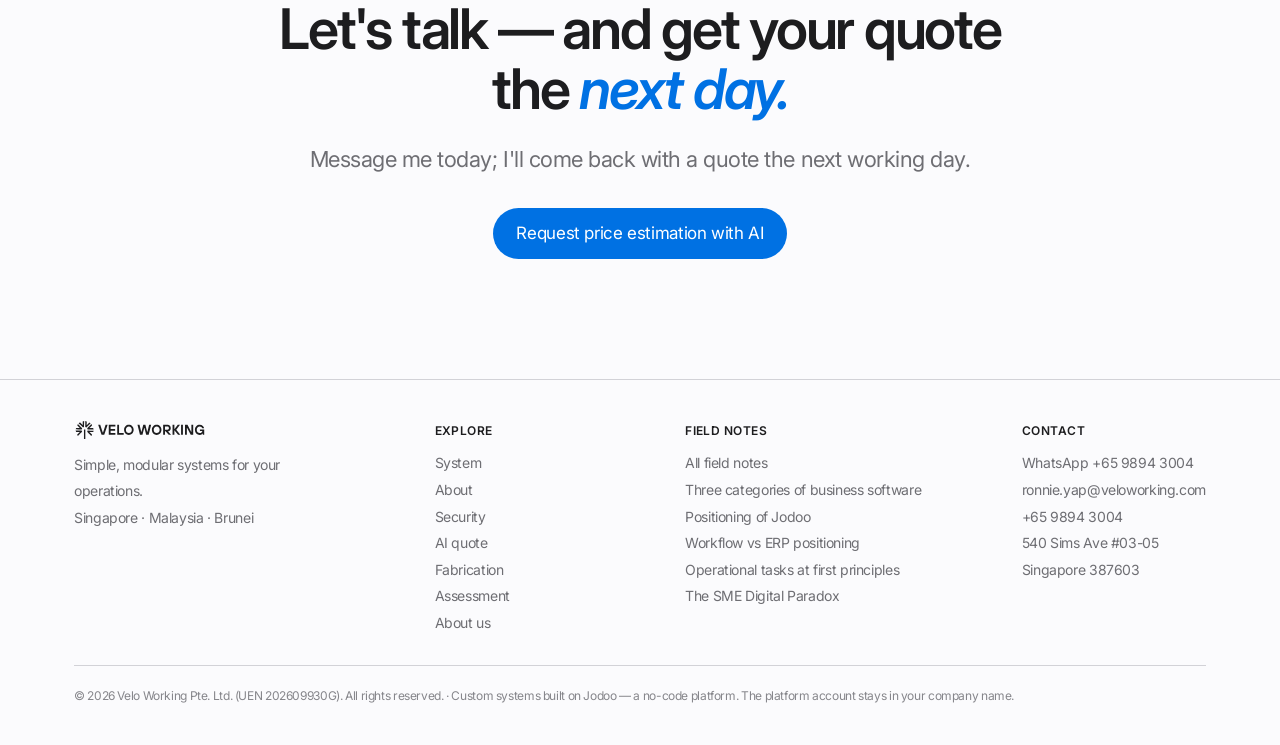
==== commit d0277bb9: "SEO: add sitemap + robots, site-wide og:image, clean blog slug High-priority SEO fixes from the audi" ====
--- a/index.html
+++ b/index.html
@@ -15,10 +15,12 @@
 <meta property="og:type" content="website">
 <meta property="og:url" content="https://www.veloworking.com/">
 <meta property="og:site_name" content="Velo Working">
+<meta property="og:image" content="https://www.veloworking.com/asset/hero-screen.png">
 
 <meta name="twitter:card" content="summary_large_image">
 <meta name="twitter:title" content="A simple, modular system for the one problem in front of you — Velo Working">
 <meta name="twitter:description" content="Capture all your data, update it from anywhere, collaborate live, automate approvals. Start with one module — not a year-long ERP. Singapore · Malaysia · Brunei.">
+<meta name="twitter:image" content="https://www.veloworking.com/asset/hero-screen.png">
 
 <!-- Favicon -->
 <link rel="icon" type="image/svg+xml" href="asset/favicon.svg">
@@ -838,7 +840,7 @@
         <a href="blog/positioning-of-jodoo.html">Positioning of Jodoo</a>
         <a href="blog/workflow-vs-erp-positioning.html">Workflow vs ERP positioning</a>
         <a href="blog/operational-tasks-first-principles.html">Operational tasks at first principles</a>
-        <a href="blog/THE%20SME%20DIGITAL%20PARADOX.html">The SME Digital Paradox</a>
+        <a href="blog/sme-digital-paradox.html">The SME Digital Paradox</a>
       </div>
       <div class="foot-col">
         <h5>Contact</h5>
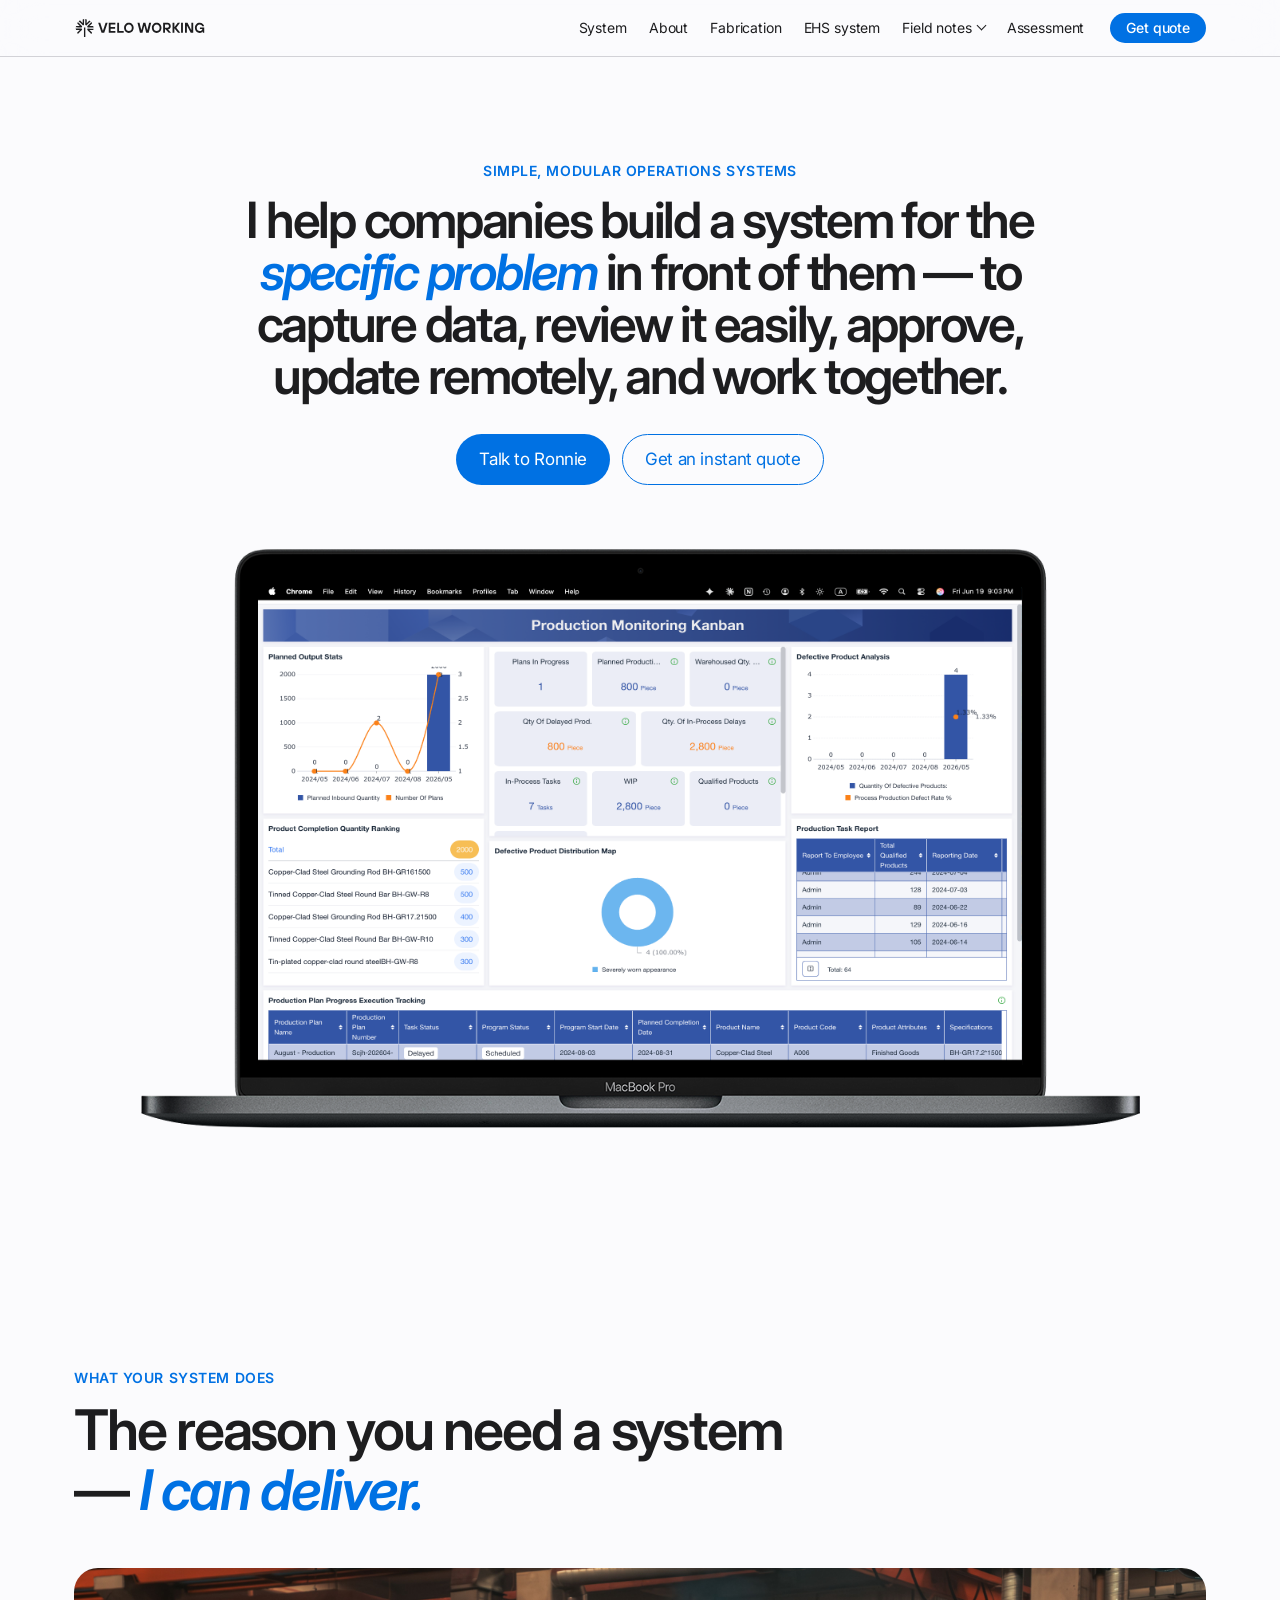
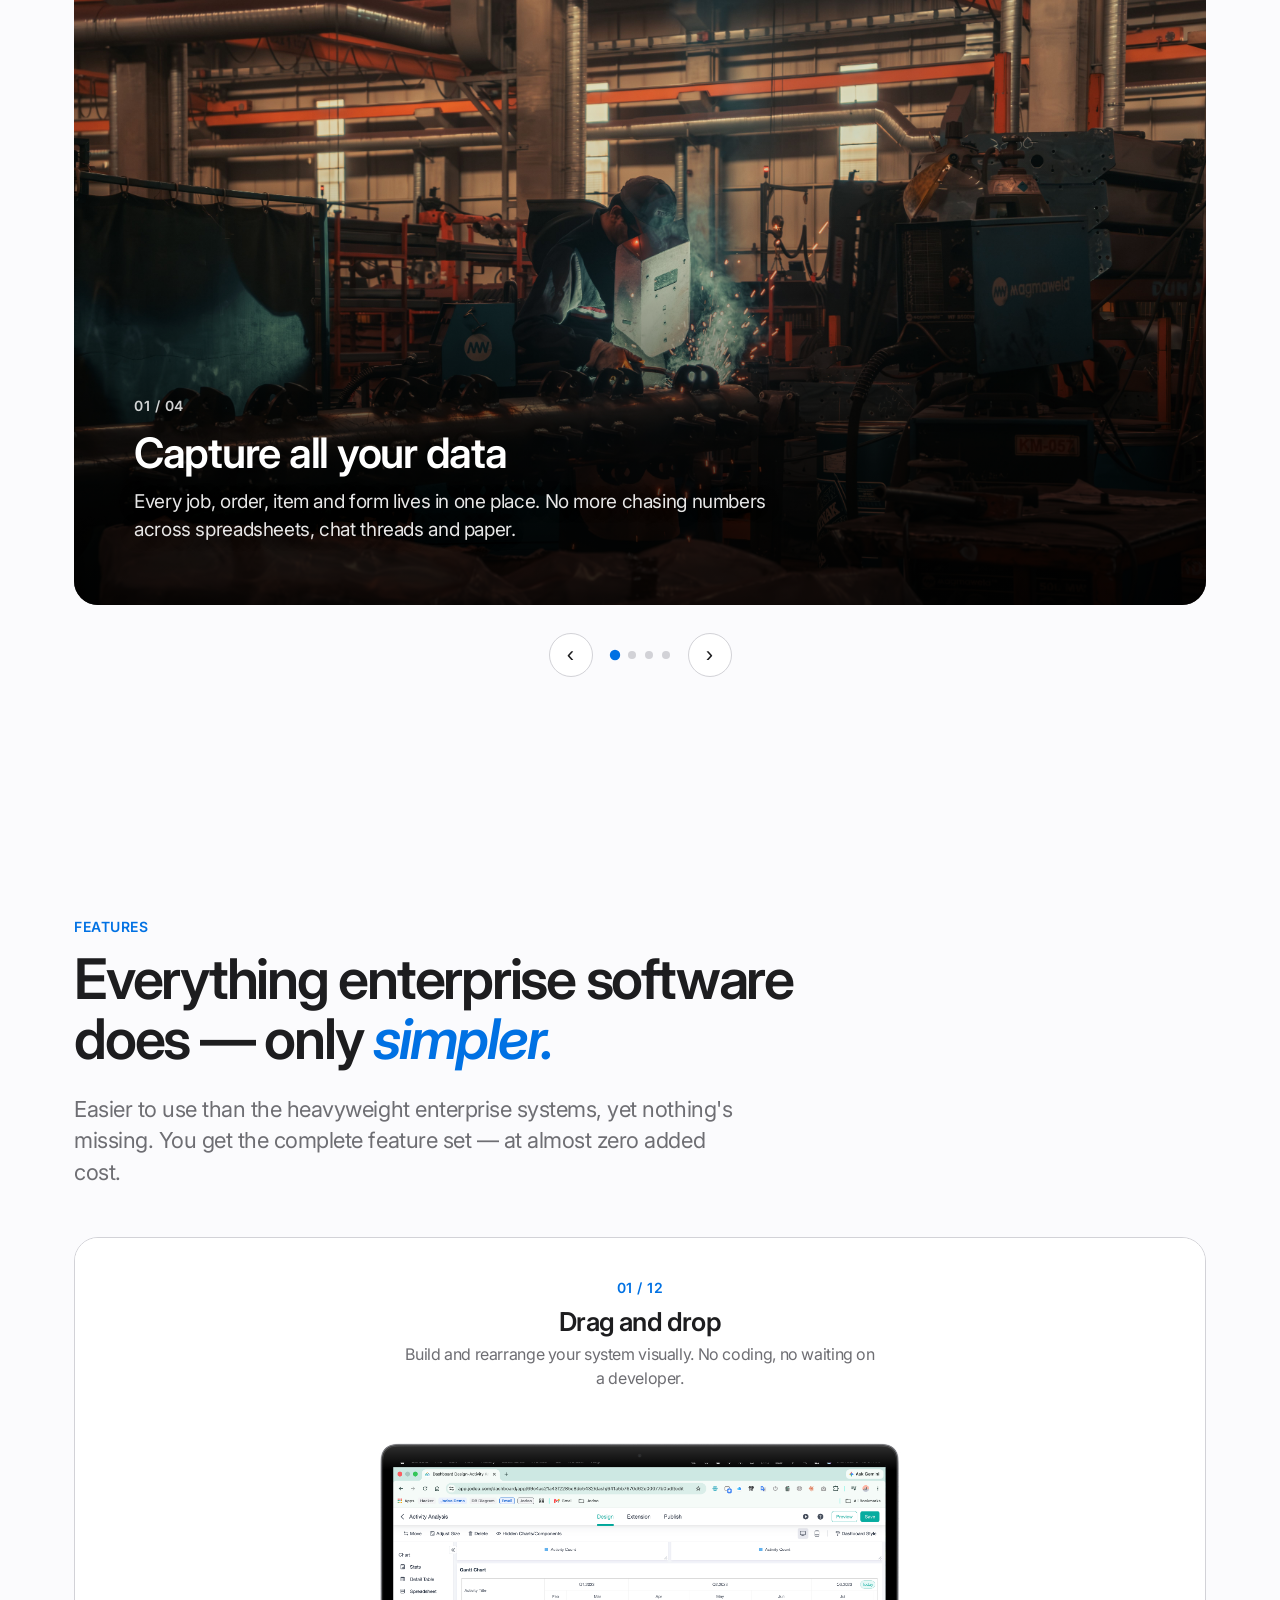
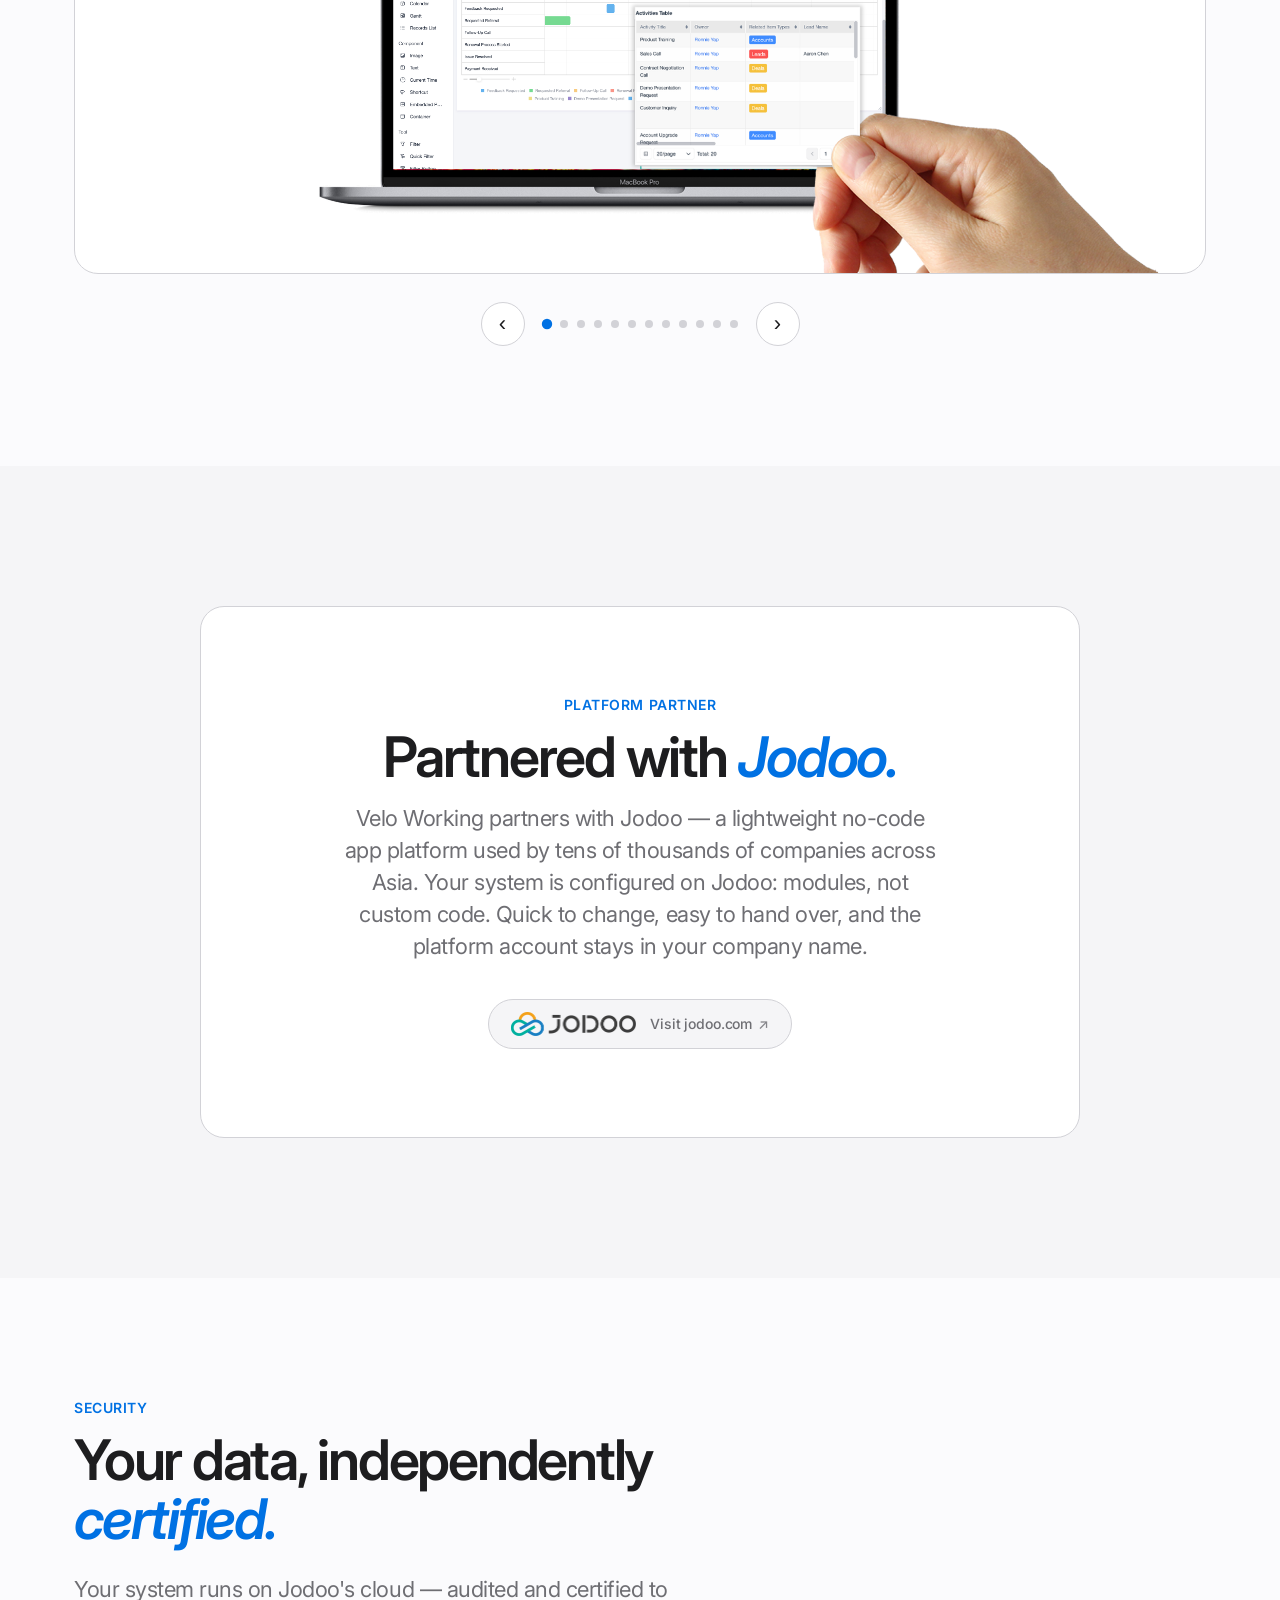
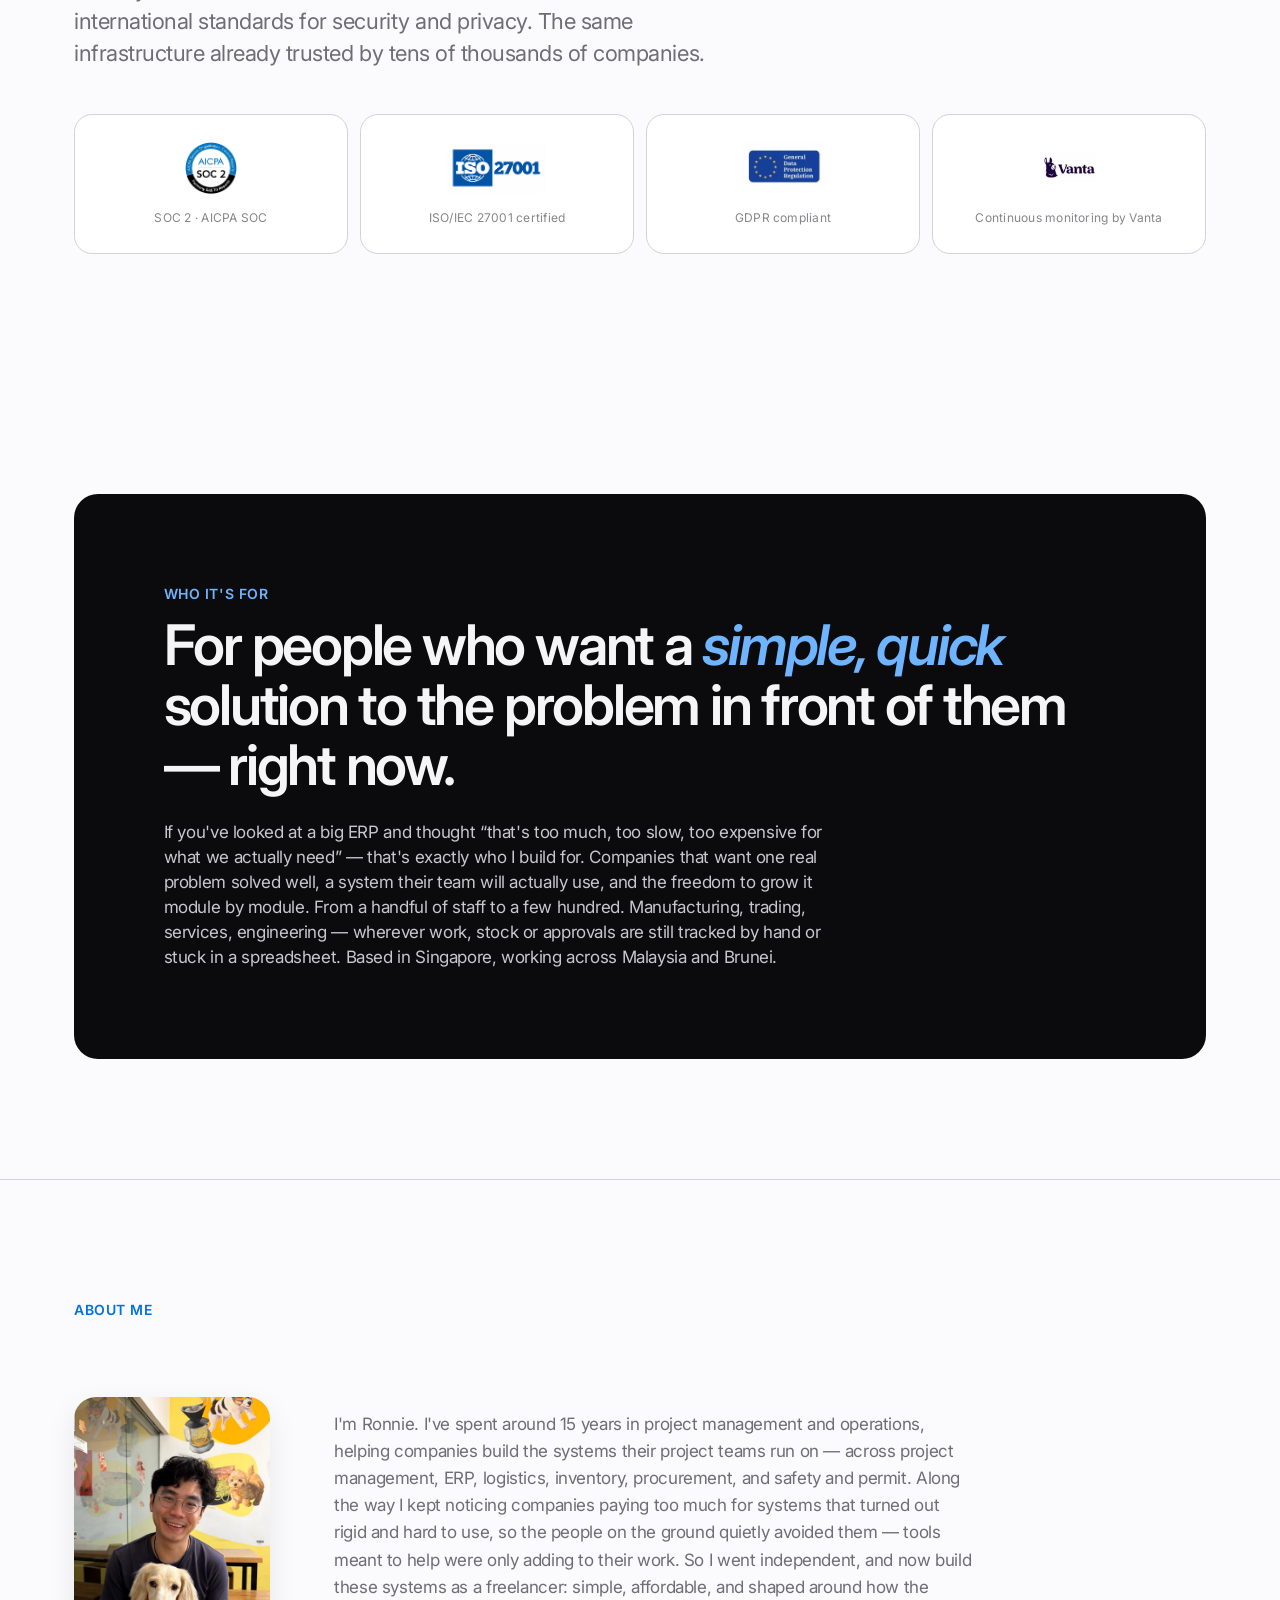
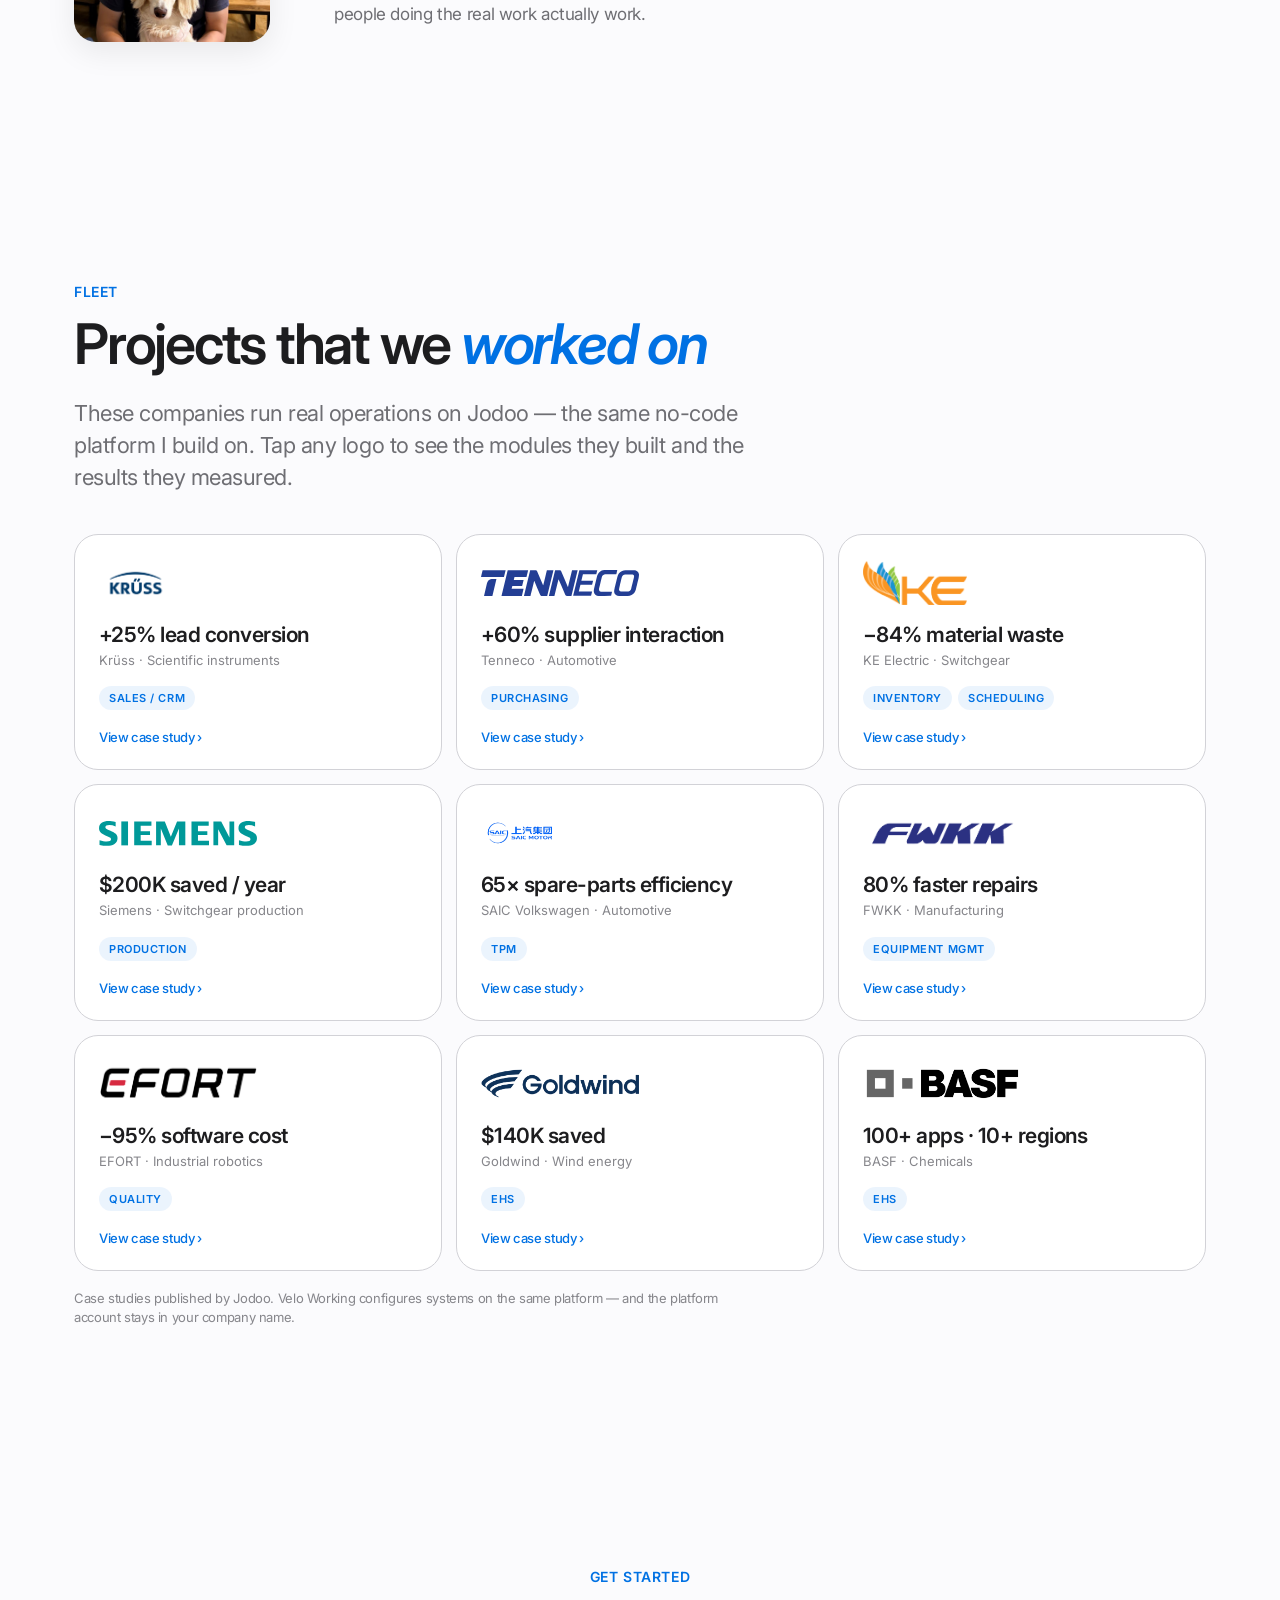
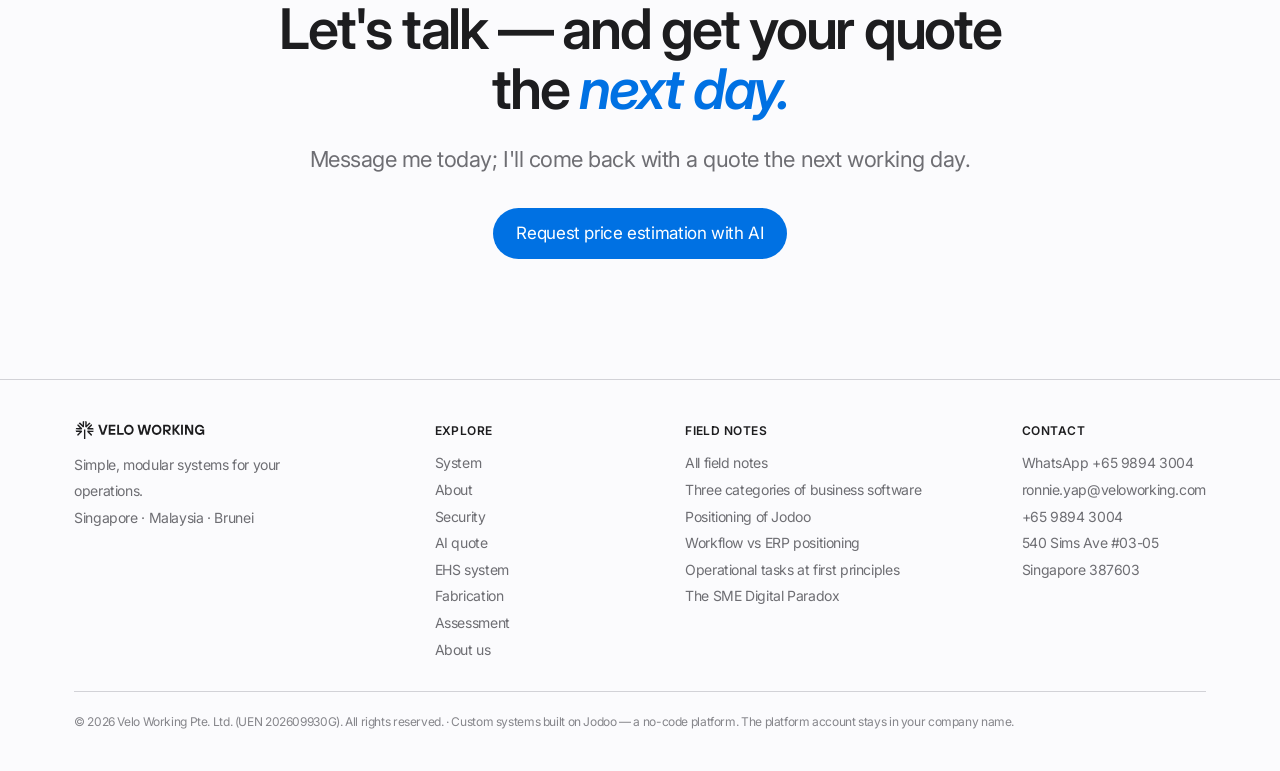
==== commit b41cf6e0: "Polish the EHS story section from the review pass - Cancel playback when a module-tile deep link jum" ====
--- a/index.html
+++ b/index.html
@@ -3,8 +3,8 @@
 <head>
 <meta charset="UTF-8">
 <meta name="viewport" content="width=device-width, initial-scale=1.0">
-<title>A simple, modular system for the one problem in front of you | Velo Working — Singapore, Malaysia, Brunei</title>
-<meta name="description" content="I'm Ronnie Yap, an independent operations engineer. I build a simple, modular system for the one problem you're facing now — capture all your data in one place, update it from anywhere, collaborate live, and automate your approvals. Start with one module, not a year-long ERP rollout. Singapore, Malaysia, Brunei.">
+<title>Simple, modular systems for SME operations | Velo Working</title>
+<meta name="description" content="Simple, modular systems for SMEs — capture your data, automate approvals, collaborate live. Start with one module, not an ERP rollout. Singapore, Malaysia, Brunei.">
 <meta name="keywords" content="simple business system, modular operations system, capture all your data, remote update, remote collaboration, automate approval workflow, approval automation, start small system, no big ERP rollout, custom operations system Singapore, no-code system builder, no-code modules, freelance operations engineer Singapore, small business management system, SME operations system, inventory system, job tracking, production tracking, approvals, quotations, ERP alternative for small business, replace spreadsheets, Jodoo implementation, Jodoo partner Singapore, Jodoo consultant Malaysia">
 <meta name="author" content="Ronnie Yap — Velo Working Pte. Ltd.">
 <link rel="canonical" href="https://www.veloworking.com/">
@@ -829,6 +829,7 @@
         <a href="#about">About</a>
         <a href="#security">Security</a>
         <a href="ai-quote.html">AI quote</a>
+        <a href="ehs.html">EHS system</a>
         <a href="fabrication.html">Fabrication</a>
         <a href="assessment/assessment.html" target="_blank" rel="noopener">Assessment</a>
         <a href="pitch-deck.html">About us</a>
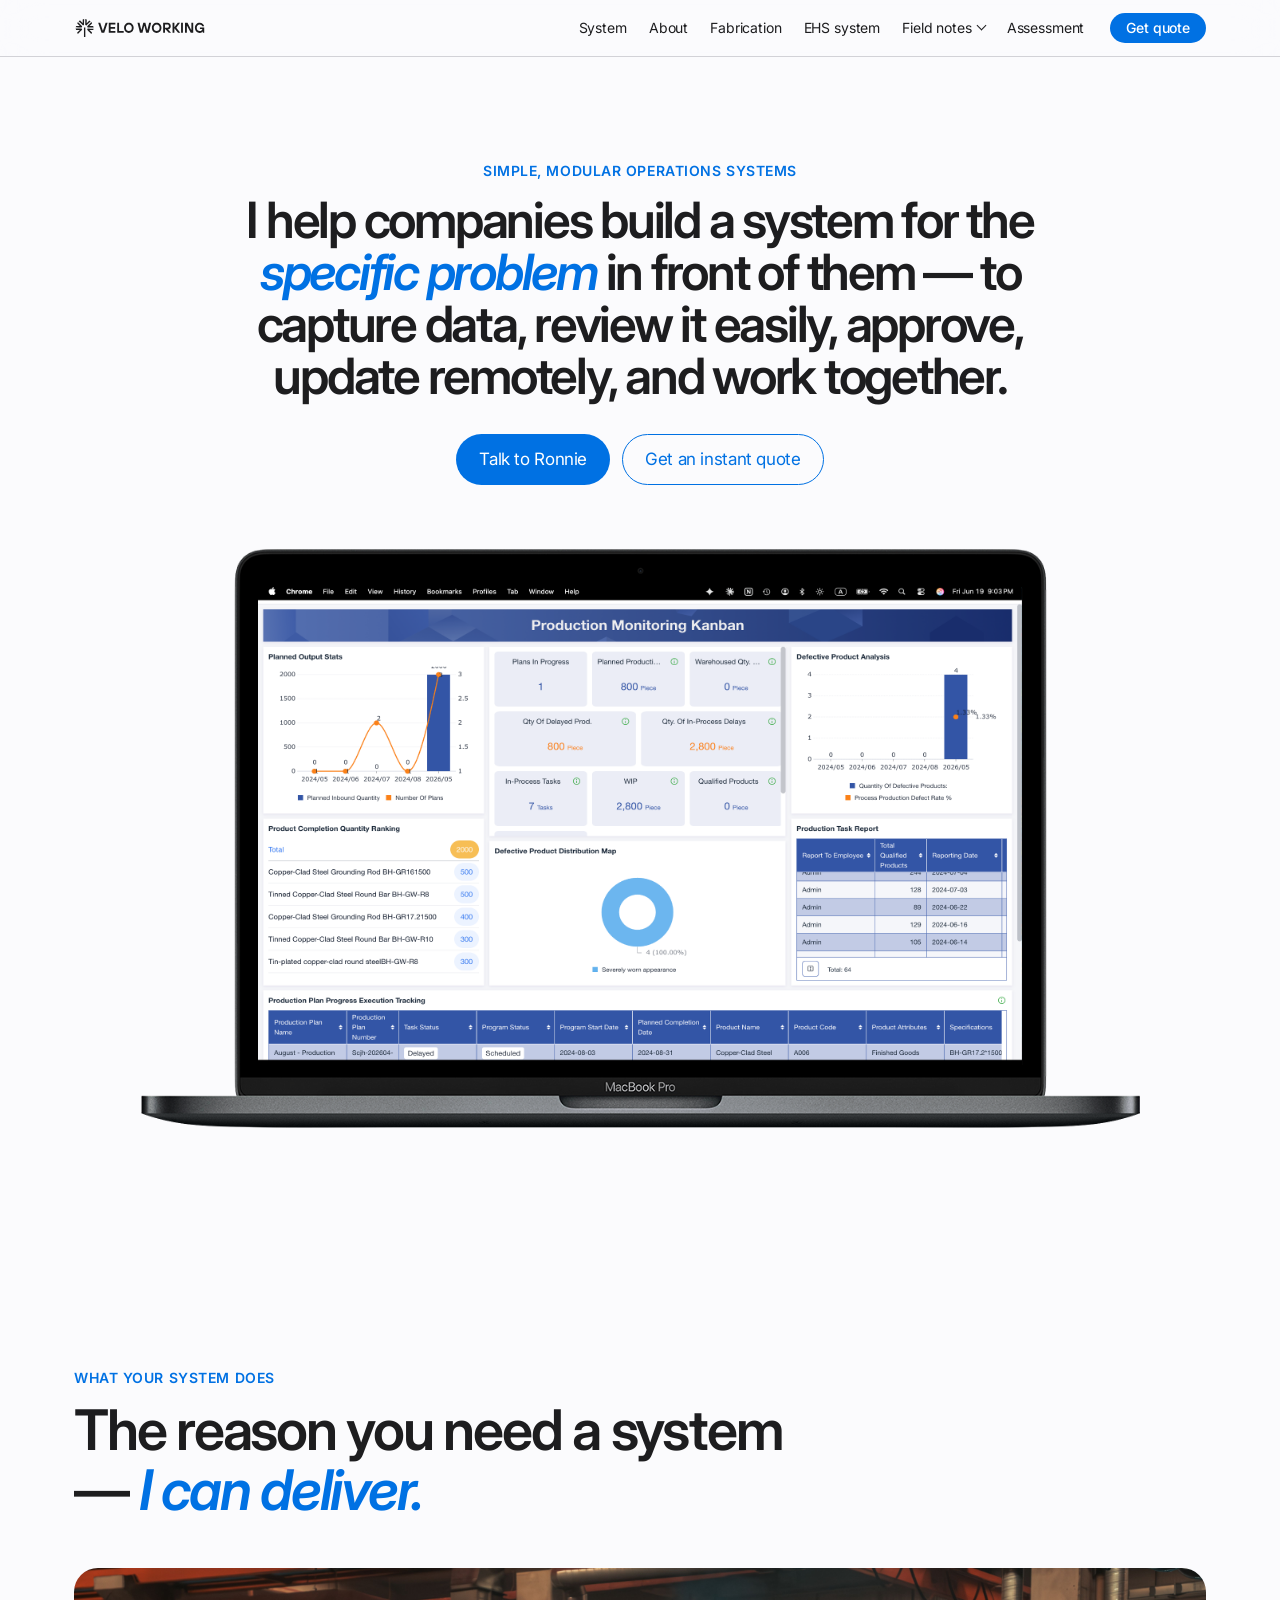
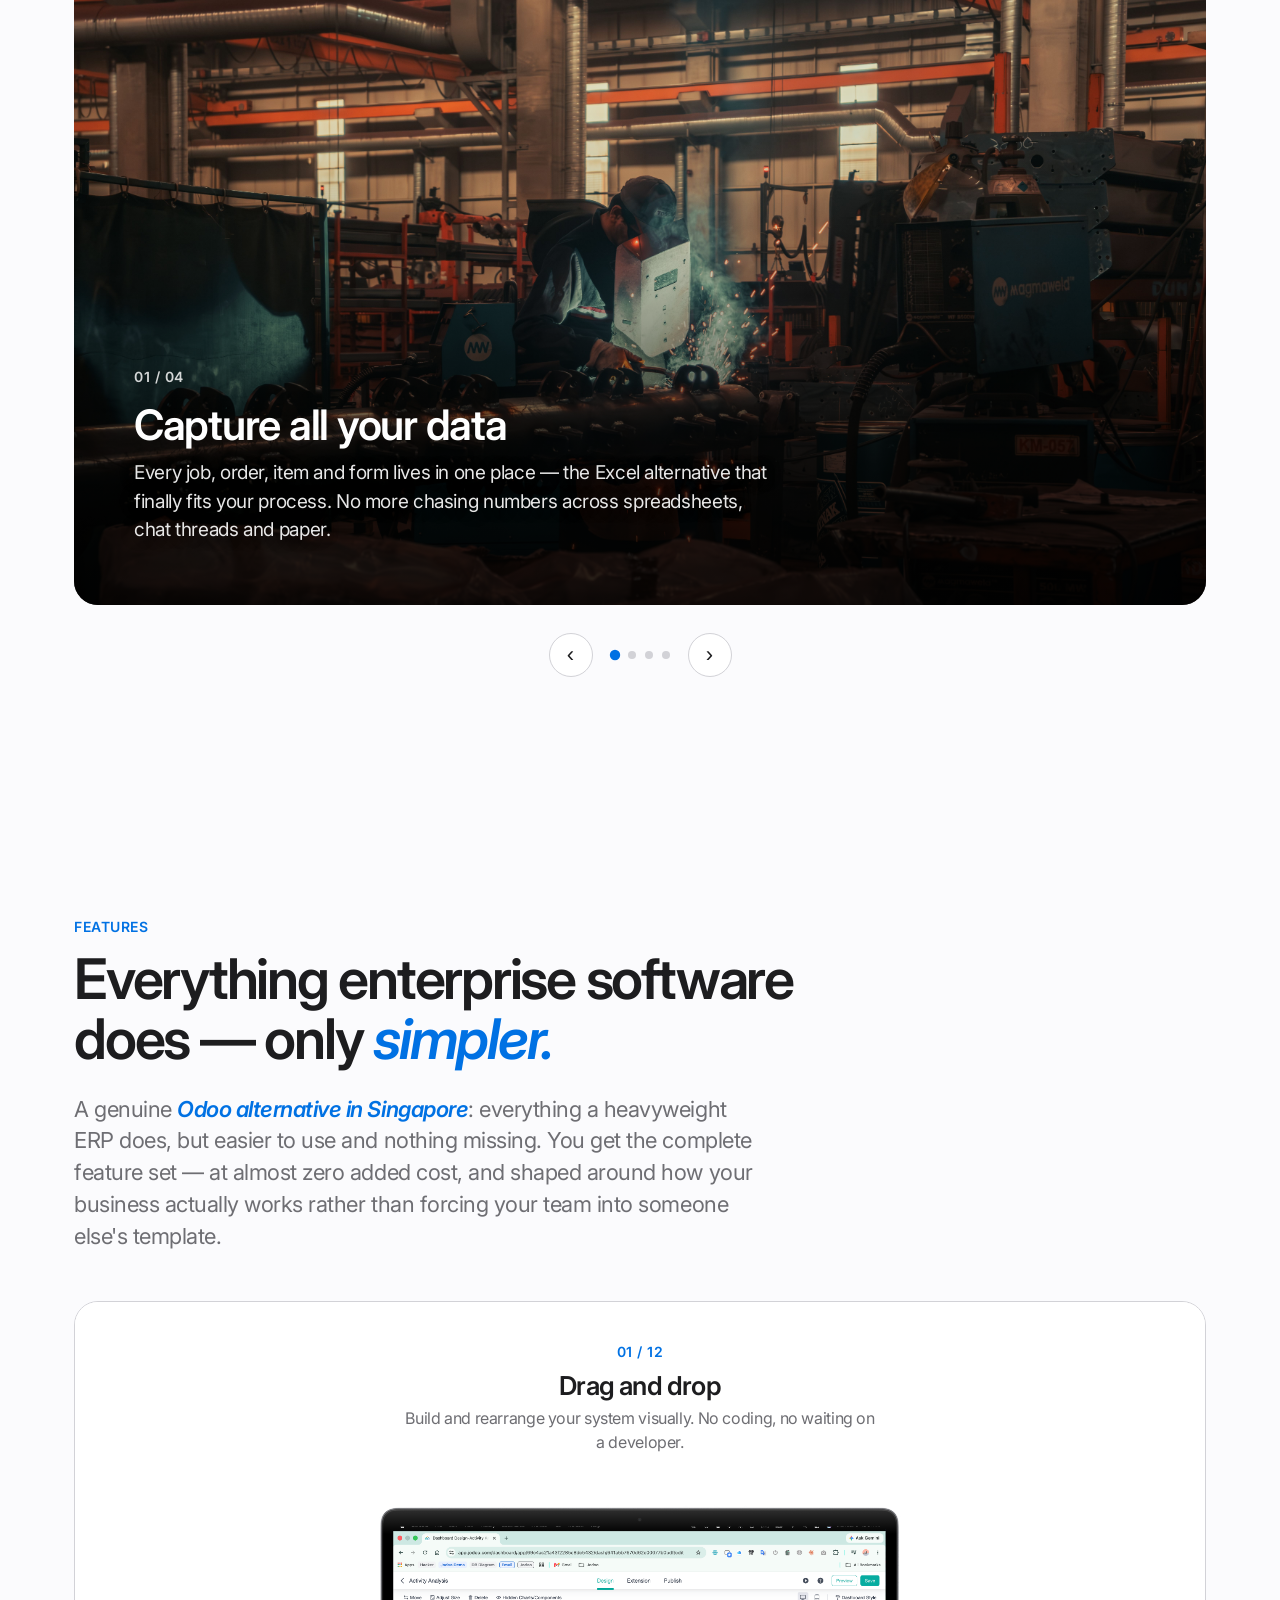
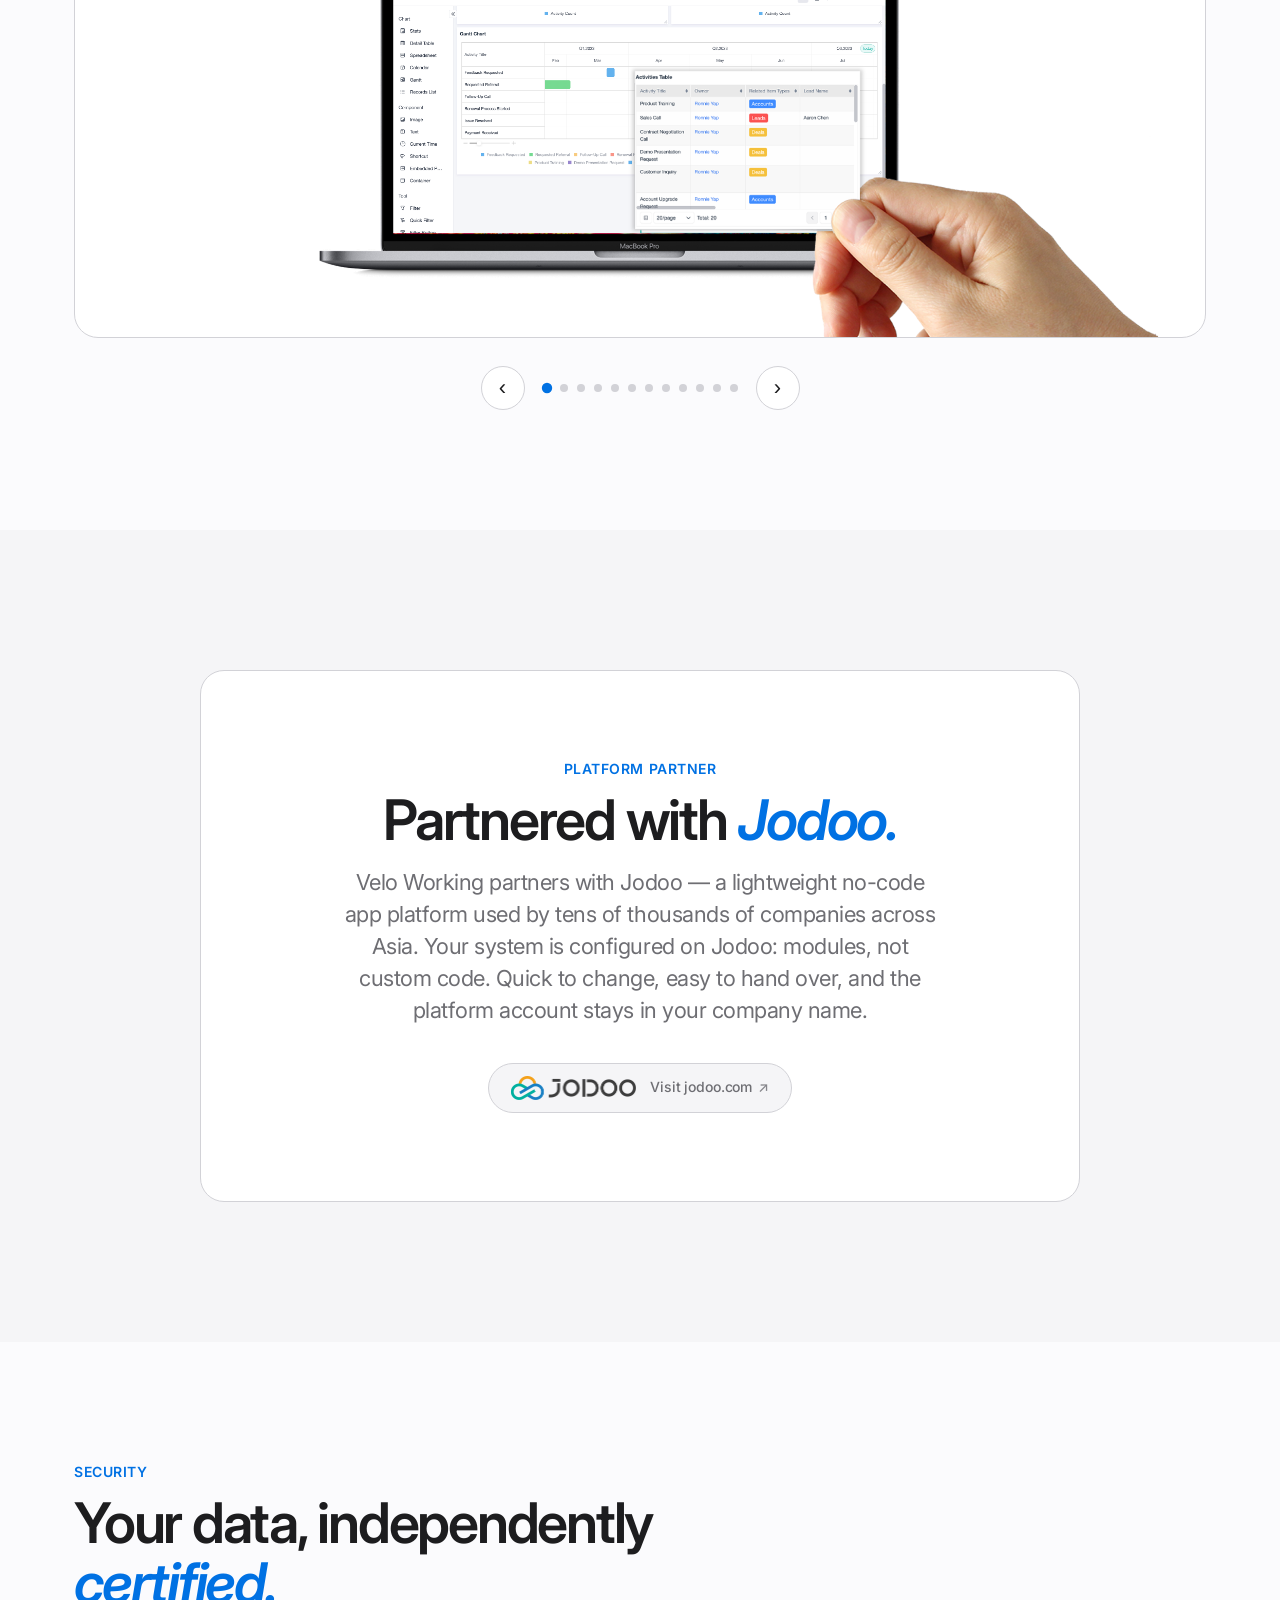
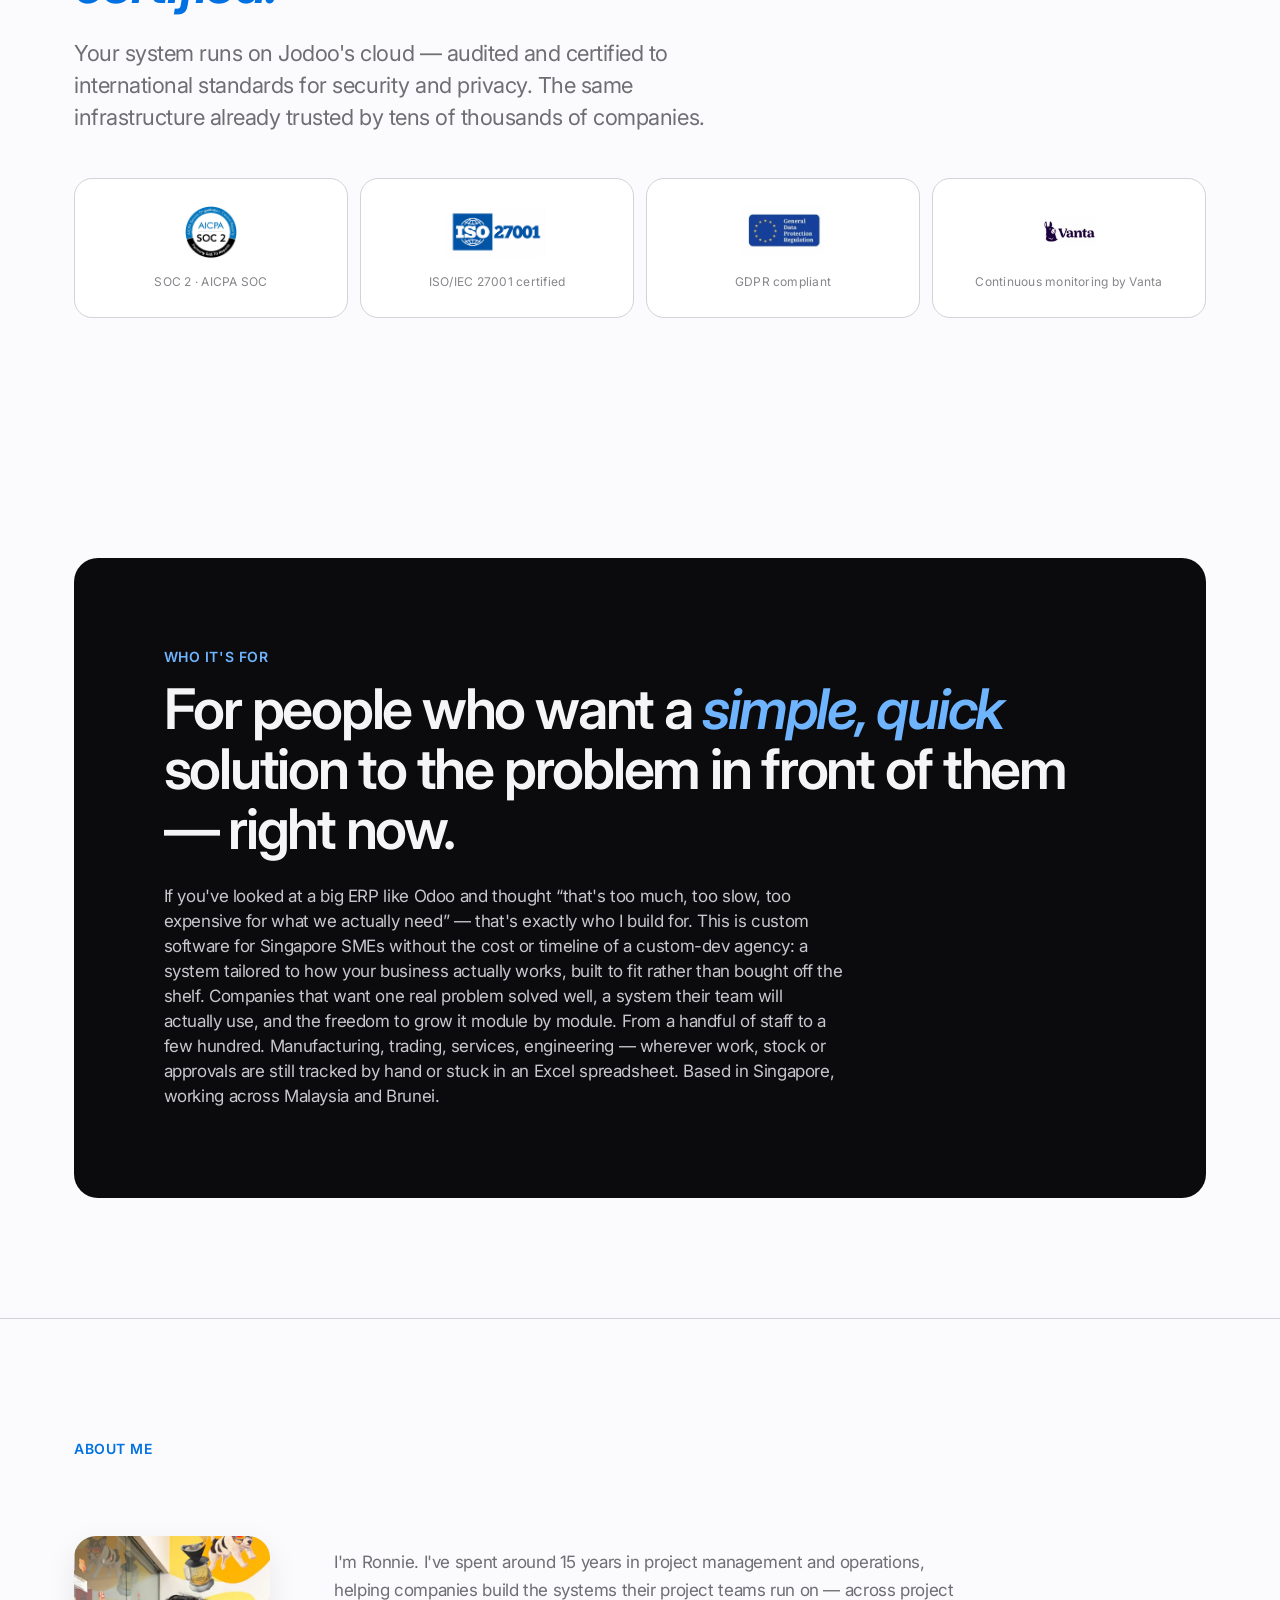
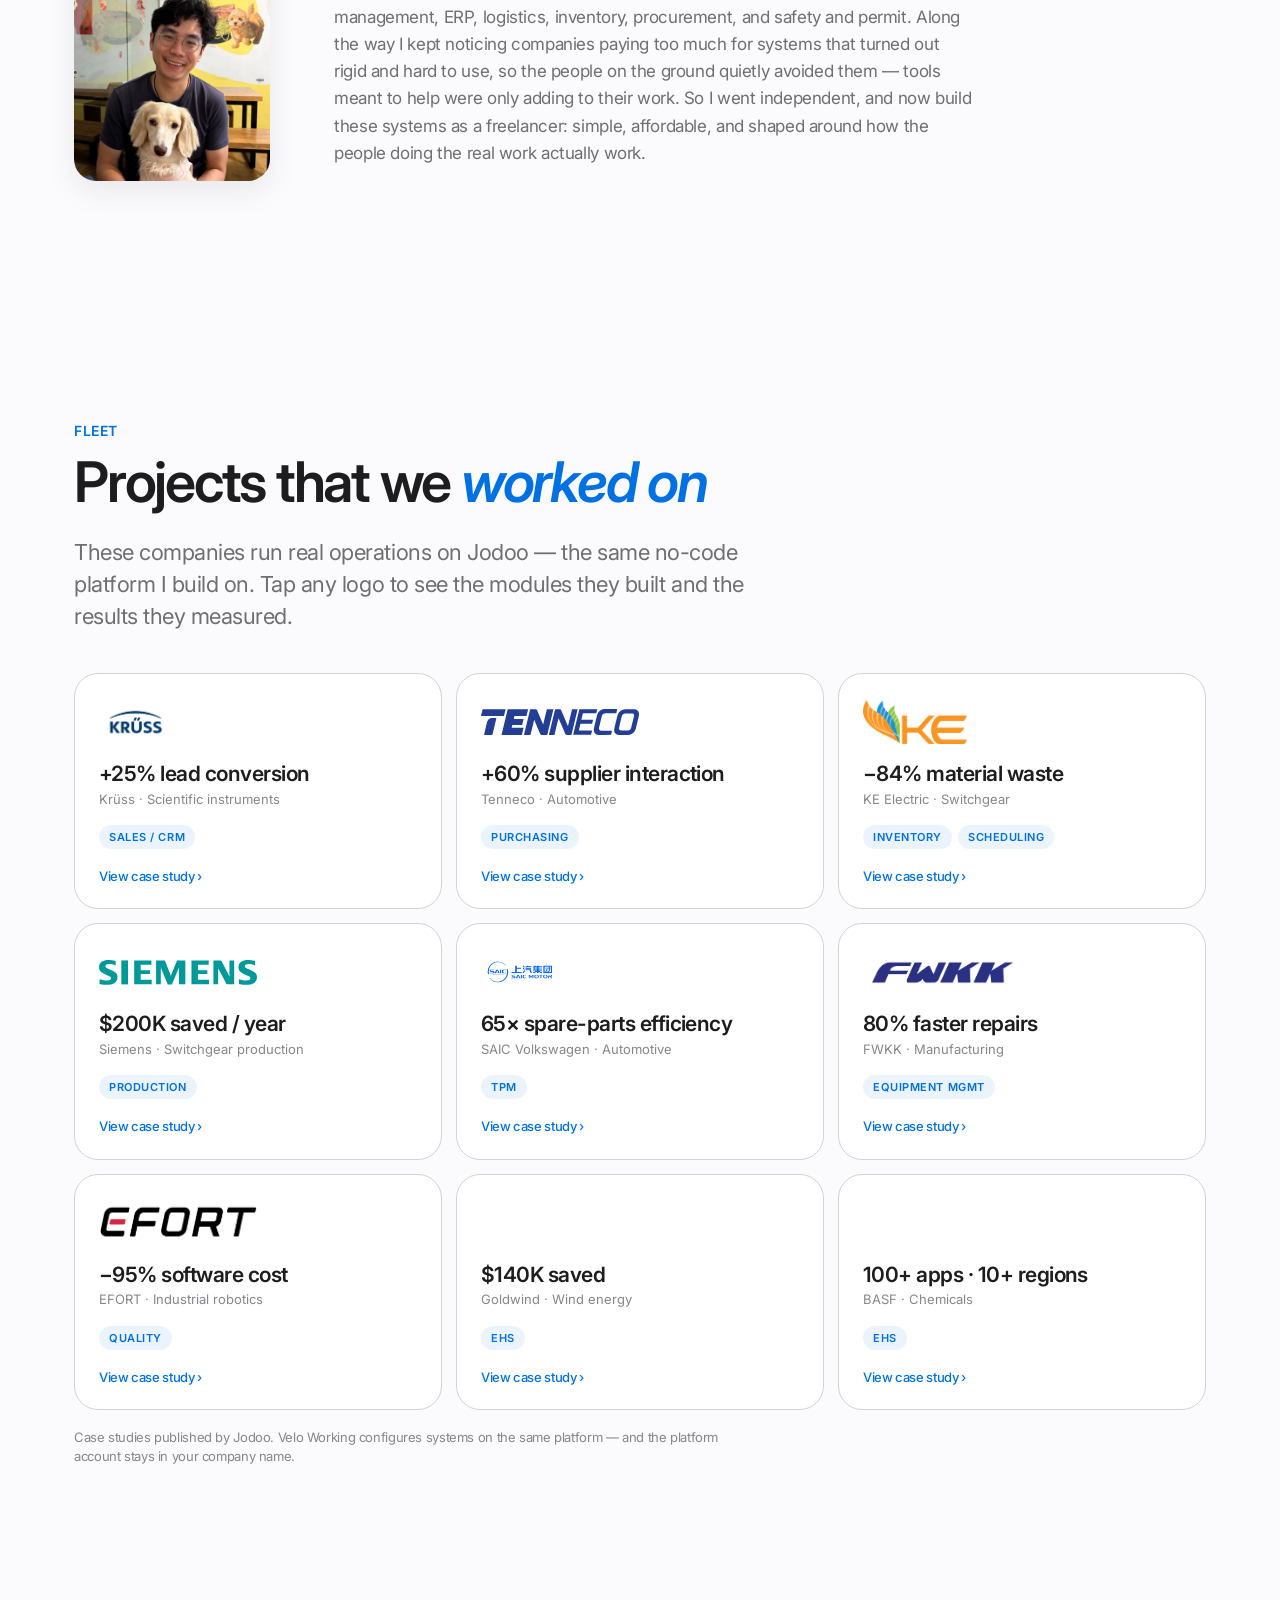
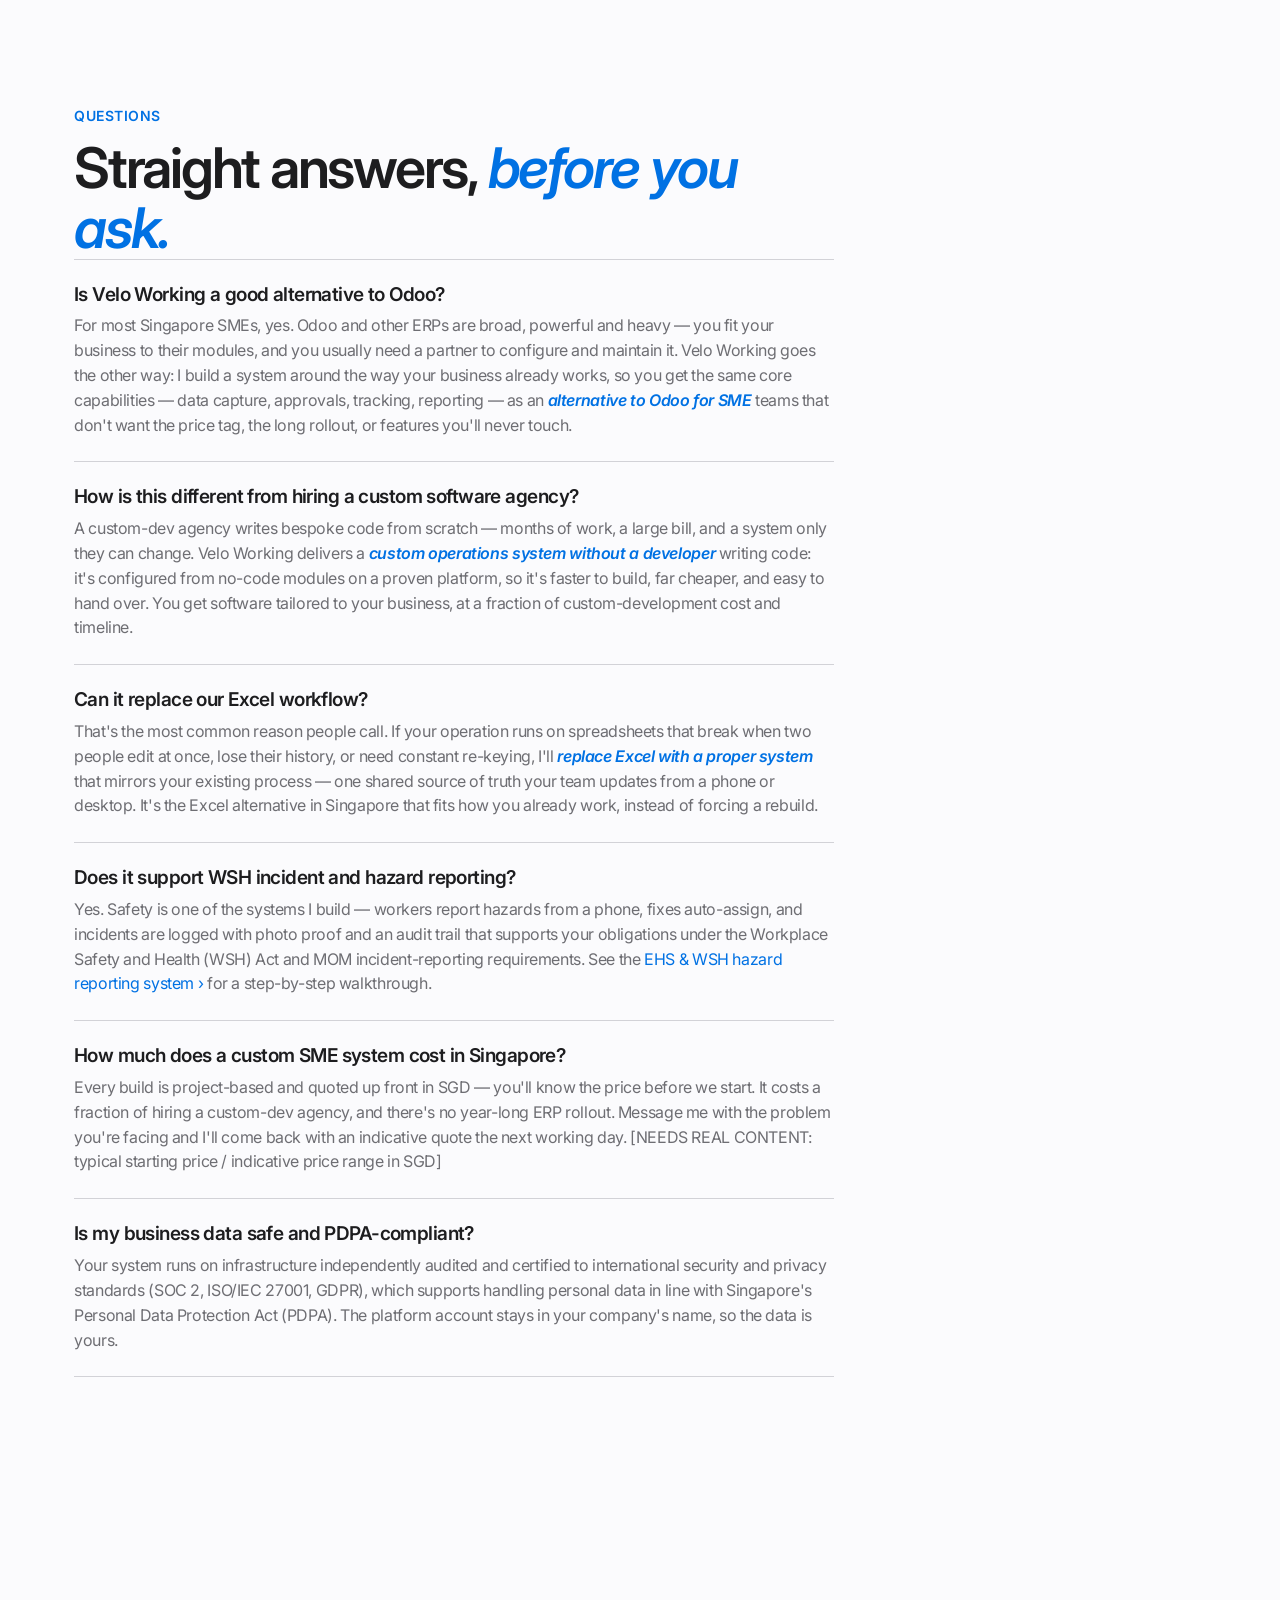
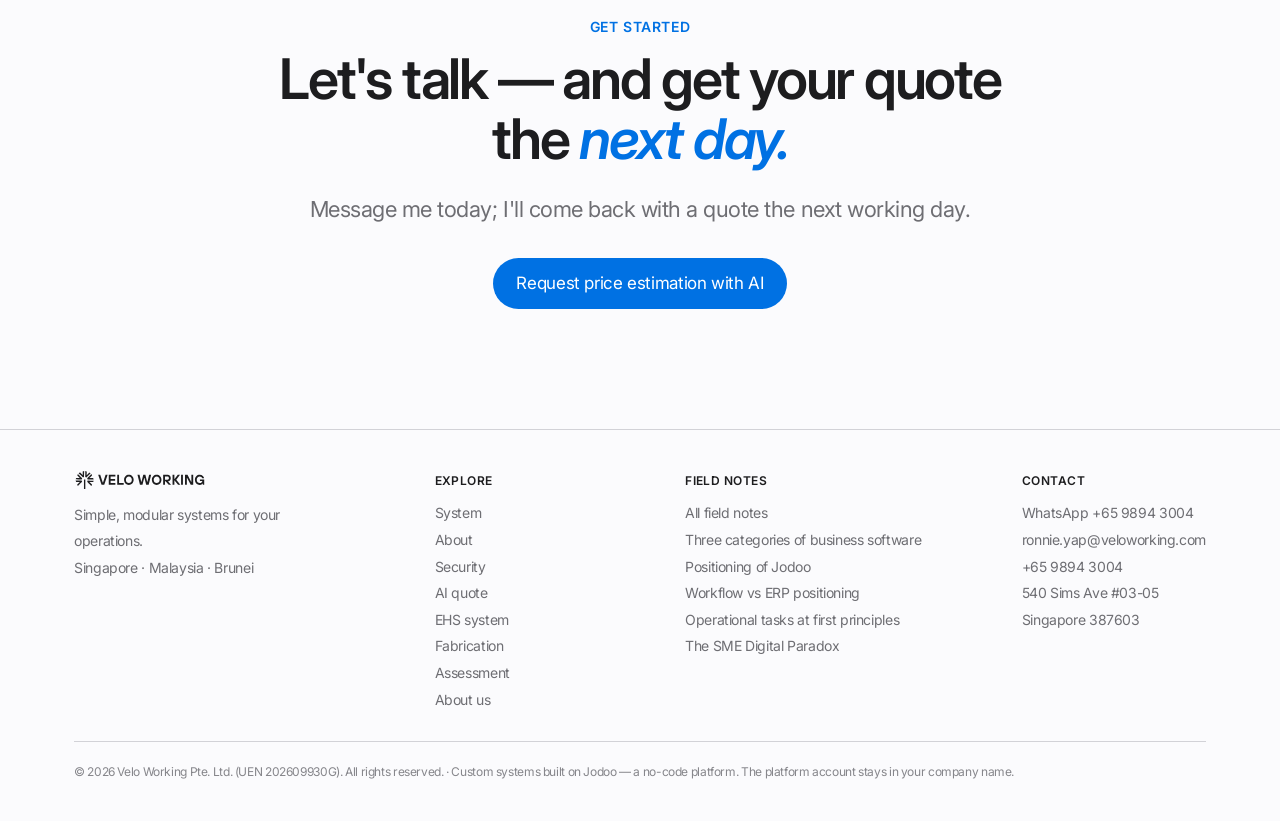
==== commit 3648d3cb: "SEO content & metadata pass for Singapore SME search terms Content, metadata, and schema only — no s" ====
--- a/index.html
+++ b/index.html
@@ -3,23 +3,26 @@
 <head>
 <meta charset="UTF-8">
 <meta name="viewport" content="width=device-width, initial-scale=1.0">
-<title>Simple, modular systems for SME operations | Velo Working</title>
-<meta name="description" content="Simple, modular systems for SMEs — capture your data, automate approvals, collaborate live. Start with one module, not an ERP rollout. Singapore, Malaysia, Brunei.">
-<meta name="keywords" content="simple business system, modular operations system, capture all your data, remote update, remote collaboration, automate approval workflow, approval automation, start small system, no big ERP rollout, custom operations system Singapore, no-code system builder, no-code modules, freelance operations engineer Singapore, small business management system, SME operations system, inventory system, job tracking, production tracking, approvals, quotations, ERP alternative for small business, replace spreadsheets, Jodoo implementation, Jodoo partner Singapore, Jodoo consultant Malaysia">
+<title>Custom Software for Singapore SMEs | Velo Working</title>
+<meta name="description" content="Custom operations software for Singapore SMEs — a flexible, build-to-fit alternative to Odoo and Excel, without the cost or timeline of a custom-dev agency.">
+<meta name="keywords" content="custom software Singapore SME, Odoo alternative Singapore, alternative to Odoo for SME, custom operations system without a developer, Excel alternative Singapore, replace Excel with a proper system, business software for small business Singapore, digitise business processes Singapore, software tailored to my business, no-code system Singapore, SME operations system, small business management system, ERP alternative for small business, Jodoo partner Singapore">
 <meta name="author" content="Ronnie Yap — Velo Working Pte. Ltd.">
 <link rel="canonical" href="https://www.veloworking.com/">
+<link rel="alternate" hreflang="en-sg" href="https://www.veloworking.com/">
+<link rel="alternate" hreflang="x-default" href="https://www.veloworking.com/">
 
 <!-- Open Graph -->
-<meta property="og:title" content="A simple, modular system for the one problem in front of you — Velo Working">
-<meta property="og:description" content="One simple system for the problem you're facing now — capture all your data, update it from anywhere, collaborate live, and automate your approvals. Modular: start with one module, add more when you're ready. Not a year-long ERP rollout.">
+<meta property="og:title" content="Custom Software for Singapore SMEs | Velo Working">
+<meta property="og:description" content="Custom operations software for Singapore SMEs — a flexible, build-to-fit alternative to Odoo and Excel, without the cost or timeline of a custom-dev agency. Start with one module, add more when you're ready.">
 <meta property="og:type" content="website">
 <meta property="og:url" content="https://www.veloworking.com/">
+<meta property="og:locale" content="en_SG">
 <meta property="og:site_name" content="Velo Working">
 <meta property="og:image" content="https://www.veloworking.com/asset/hero-screen.png">
 
 <meta name="twitter:card" content="summary_large_image">
-<meta name="twitter:title" content="A simple, modular system for the one problem in front of you — Velo Working">
-<meta name="twitter:description" content="Capture all your data, update it from anywhere, collaborate live, automate approvals. Start with one module — not a year-long ERP. Singapore · Malaysia · Brunei.">
+<meta name="twitter:title" content="Custom Software for Singapore SMEs | Velo Working">
+<meta name="twitter:description" content="A flexible, build-to-fit alternative to Odoo and Excel — custom operations software for Singapore SMEs, without full custom-dev cost. Singapore · Malaysia · Brunei.">
 <meta name="twitter:image" content="https://www.veloworking.com/asset/hero-screen.png">
 
 <!-- Favicon -->
@@ -77,6 +80,110 @@
 }
 </script>
 
+<!-- Structured data: Organization -->
+<!-- [NEEDS REAL CONTENT: add verified social profile URLs (LinkedIn, etc.) to "sameAs" below] -->
+<script type="application/ld+json">
+{
+  "@context": "https://schema.org",
+  "@type": "Organization",
+  "name": "Velo Working Pte. Ltd.",
+  "alternateName": "Velo Working",
+  "url": "https://www.veloworking.com/",
+  "logo": "https://www.veloworking.com/asset/velo-logo.svg",
+  "email": "ronnie.yap@veloworking.com",
+  "telephone": "+65 9894 3004",
+  "founder": { "@type": "Person", "name": "Ronnie Yap" },
+  "address": {
+    "@type": "PostalAddress",
+    "streetAddress": "540 Sims Ave #03-05",
+    "addressLocality": "Singapore",
+    "postalCode": "387603",
+    "addressCountry": "SG"
+  },
+  "areaServed": [
+    { "@type": "Country", "name": "Singapore" },
+    { "@type": "Country", "name": "Malaysia" },
+    { "@type": "Country", "name": "Brunei" }
+  ]
+}
+</script>
+
+<!-- Structured data: Service (the build-to-fit operations system) -->
+<script type="application/ld+json">
+{
+  "@context": "https://schema.org",
+  "@type": "Service",
+  "name": "Custom operations software for SMEs",
+  "serviceType": "Custom SME operations system (no-code, build-to-fit)",
+  "description": "A custom-fit operations system for Singapore SMEs — inventory, job and production tracking, approvals, quotations, field reports and safety — configured on a no-code platform. A flexible alternative to Odoo and other heavyweight ERPs, and a way to replace Excel with a proper system, without the cost or timeline of a custom-dev agency.",
+  "provider": {
+    "@type": "Organization",
+    "name": "Velo Working Pte. Ltd.",
+    "url": "https://www.veloworking.com/"
+  },
+  "areaServed": [
+    { "@type": "Country", "name": "Singapore" },
+    { "@type": "Country", "name": "Malaysia" },
+    { "@type": "Country", "name": "Brunei" }
+  ],
+  "audience": {
+    "@type": "BusinessAudience",
+    "name": "Small and medium enterprises (SMEs) in Singapore"
+  }
+}
+</script>
+
+<!-- Structured data: BreadcrumbList -->
+<script type="application/ld+json">
+{
+  "@context": "https://schema.org",
+  "@type": "BreadcrumbList",
+  "itemListElement": [
+    { "@type": "ListItem", "position": 1, "name": "Home", "item": "https://www.veloworking.com/" }
+  ]
+}
+</script>
+
+<!-- Structured data: FAQPage -->
+<script type="application/ld+json">
+{
+  "@context": "https://schema.org",
+  "@type": "FAQPage",
+  "mainEntity": [
+    {
+      "@type": "Question",
+      "name": "Is Velo Working a good alternative to Odoo?",
+      "acceptedAnswer": { "@type": "Answer", "text": "For most Singapore SMEs, yes. Odoo and other ERPs are broad, powerful and heavy — you fit your business to their modules. Velo Working builds a system around the way your business already works, delivering the same core capabilities (data capture, approvals, tracking, reporting) as an alternative to Odoo for SME teams that don't want the price tag, the long rollout, or features they'll never use." }
+    },
+    {
+      "@type": "Question",
+      "name": "How is this different from hiring a custom software agency?",
+      "acceptedAnswer": { "@type": "Answer", "text": "A custom-dev agency writes bespoke code from scratch — months of work, a large bill, and a system only they can change. Velo Working delivers a custom operations system without a developer writing code: it's configured from no-code modules on a proven platform, so it's faster to build, far cheaper, and easy to hand over." }
+    },
+    {
+      "@type": "Question",
+      "name": "Can it replace our Excel workflow?",
+      "acceptedAnswer": { "@type": "Answer", "text": "Yes. If your operation runs on spreadsheets that break when two people edit at once, lose their history, or need constant re-keying, Velo Working replaces Excel with a proper system that mirrors your existing process — one shared source of truth your team updates from a phone or desktop." }
+    },
+    {
+      "@type": "Question",
+      "name": "Does it support WSH incident and hazard reporting?",
+      "acceptedAnswer": { "@type": "Answer", "text": "Yes. Workers report hazards from a phone, fixes auto-assign, and incidents are logged with photo proof and an audit trail that supports obligations under the Workplace Safety and Health (WSH) Act and MOM incident-reporting requirements." }
+    },
+    {
+      "@type": "Question",
+      "name": "How much does a custom SME system cost in Singapore?",
+      "acceptedAnswer": { "@type": "Answer", "text": "Every build is project-based and quoted up front in SGD, so you know the price before starting. It costs a fraction of hiring a custom-dev agency, with no year-long ERP rollout. Message Velo Working with the problem you're facing for an indicative quote the next working day." }
+    },
+    {
+      "@type": "Question",
+      "name": "Is my business data safe and PDPA-compliant?",
+      "acceptedAnswer": { "@type": "Answer", "text": "Your system runs on infrastructure independently audited and certified to international security and privacy standards (SOC 2, ISO/IEC 27001, GDPR), which supports handling personal data in line with Singapore's Personal Data Protection Act (PDPA). The platform account stays in your company's name." }
+    }
+  ]
+}
+</script>
+
 <style>
   :root{
     /* Apple Paper mode tokens */
@@ -515,7 +622,7 @@
                 <div class="slide-overlay">
                   <span class="num">01 / 04</span>
                   <h3>Capture all your data</h3>
-                  <p>Every job, order, item and form lives in one place. No more chasing numbers across spreadsheets, chat threads and paper.</p>
+                  <p>Every job, order, item and form lives in one place — the Excel alternative that finally fits your process. No more chasing numbers across spreadsheets, chat threads and paper.</p>
                 </div>
               </div>
             </div>
@@ -571,7 +678,7 @@
       <div class="head reveal">
         <span class="eyebrow">Features</span>
         <h2>Everything enterprise software does — only <em>simpler.</em></h2>
-        <p class="lead">Easier to use than the heavyweight enterprise systems, yet nothing's missing. You get the complete feature set — at almost zero added cost.</p>
+        <p class="lead">A genuine <em>Odoo alternative in Singapore</em>: everything a heavyweight ERP does, but easier to use and nothing missing. You get the complete feature set — at almost zero added cost, and shaped around how your business actually works rather than forcing your team into someone else's template.</p>
       </div>
 
       <div class="slider reveal" data-slider data-autoplay="4500" aria-roledescription="carousel" aria-label="Platform features">
@@ -677,7 +784,7 @@
       <div class="band-dark">
         <span class="eyebrow">Who it's for</span>
         <h2>For people who want a <em class="sky">simple, quick</em> solution to the problem in front of them — right now.</h2>
-        <p class="body" style="margin-top:24px">If you've looked at a big ERP and thought &ldquo;that's too much, too slow, too expensive for what we actually need&rdquo; — that's exactly who I build for. Companies that want one real problem solved well, a system their team will actually use, and the freedom to grow it module by module. From a handful of staff to a few hundred. Manufacturing, trading, services, engineering — wherever work, stock or approvals are still tracked by hand or stuck in a spreadsheet. Based in Singapore, working across Malaysia and Brunei.</p>
+        <p class="body" style="margin-top:24px">If you've looked at a big ERP like Odoo and thought &ldquo;that's too much, too slow, too expensive for what we actually need&rdquo; — that's exactly who I build for. This is custom software for Singapore SMEs without the cost or timeline of a custom-dev agency: a system tailored to how your business actually works, built to fit rather than bought off the shelf. Companies that want one real problem solved well, a system their team will actually use, and the freedom to grow it module by module. From a handful of staff to a few hundred. Manufacturing, trading, services, engineering — wherever work, stock or approvals are still tracked by hand or stuck in an Excel spreadsheet. Based in Singapore, working across Malaysia and Brunei.</p>
       </div>
     </div>
   </section>
@@ -797,6 +904,42 @@
       </div>
     </div>
   </div>
+
+  <!-- ===== FAQ ===== -->
+  <section id="faq">
+    <div class="wrap">
+      <div class="head reveal">
+        <span class="eyebrow">Questions</span>
+        <h2>Straight answers, <em>before you ask.</em></h2>
+      </div>
+      <div class="faq reveal">
+        <div class="qa">
+          <h3>Is Velo Working a good alternative to Odoo?</h3>
+          <p>For most Singapore SMEs, yes. Odoo and other ERPs are broad, powerful and heavy — you fit your business to their modules, and you usually need a partner to configure and maintain it. Velo Working goes the other way: I build a system around the way your business already works, so you get the same core capabilities — data capture, approvals, tracking, reporting — as an <em>alternative to Odoo for SME</em> teams that don't want the price tag, the long rollout, or features you'll never touch.</p>
+        </div>
+        <div class="qa">
+          <h3>How is this different from hiring a custom software agency?</h3>
+          <p>A custom-dev agency writes bespoke code from scratch — months of work, a large bill, and a system only they can change. Velo Working delivers a <em>custom operations system without a developer</em> writing code: it's configured from no-code modules on a proven platform, so it's faster to build, far cheaper, and easy to hand over. You get software tailored to your business, at a fraction of custom-development cost and timeline.</p>
+        </div>
+        <div class="qa">
+          <h3>Can it replace our Excel workflow?</h3>
+          <p>That's the most common reason people call. If your operation runs on spreadsheets that break when two people edit at once, lose their history, or need constant re-keying, I'll <em>replace Excel with a proper system</em> that mirrors your existing process — one shared source of truth your team updates from a phone or desktop. It's the Excel alternative in Singapore that fits how you already work, instead of forcing a rebuild.</p>
+        </div>
+        <div class="qa">
+          <h3>Does it support WSH incident and hazard reporting?</h3>
+          <p>Yes. Safety is one of the systems I build — workers report hazards from a phone, fixes auto-assign, and incidents are logged with photo proof and an audit trail that supports your obligations under the Workplace Safety and Health (WSH) Act and MOM incident-reporting requirements. See the <a href="ehs.html" class="ilink">EHS &amp; WSH hazard reporting system</a> for a step-by-step walkthrough.</p>
+        </div>
+        <div class="qa">
+          <h3>How much does a custom SME system cost in Singapore?</h3>
+          <p>Every build is project-based and quoted up front in SGD — you'll know the price before we start. It costs a fraction of hiring a custom-dev agency, and there's no year-long ERP rollout. Message me with the problem you're facing and I'll come back with an indicative quote the next working day. <span>[NEEDS REAL CONTENT: typical starting price / indicative price range in SGD]</span></p>
+        </div>
+        <div class="qa">
+          <h3>Is my business data safe and PDPA-compliant?</h3>
+          <p>Your system runs on infrastructure independently audited and certified to international security and privacy standards (SOC 2, ISO/IEC 27001, GDPR), which supports handling personal data in line with Singapore's Personal Data Protection Act (PDPA). The platform account stays in your company's name, so the data is yours.</p>
+        </div>
+      </div>
+    </div>
+  </section>
 
   <!-- ===== FINAL CTA ===== -->
   <section class="final">
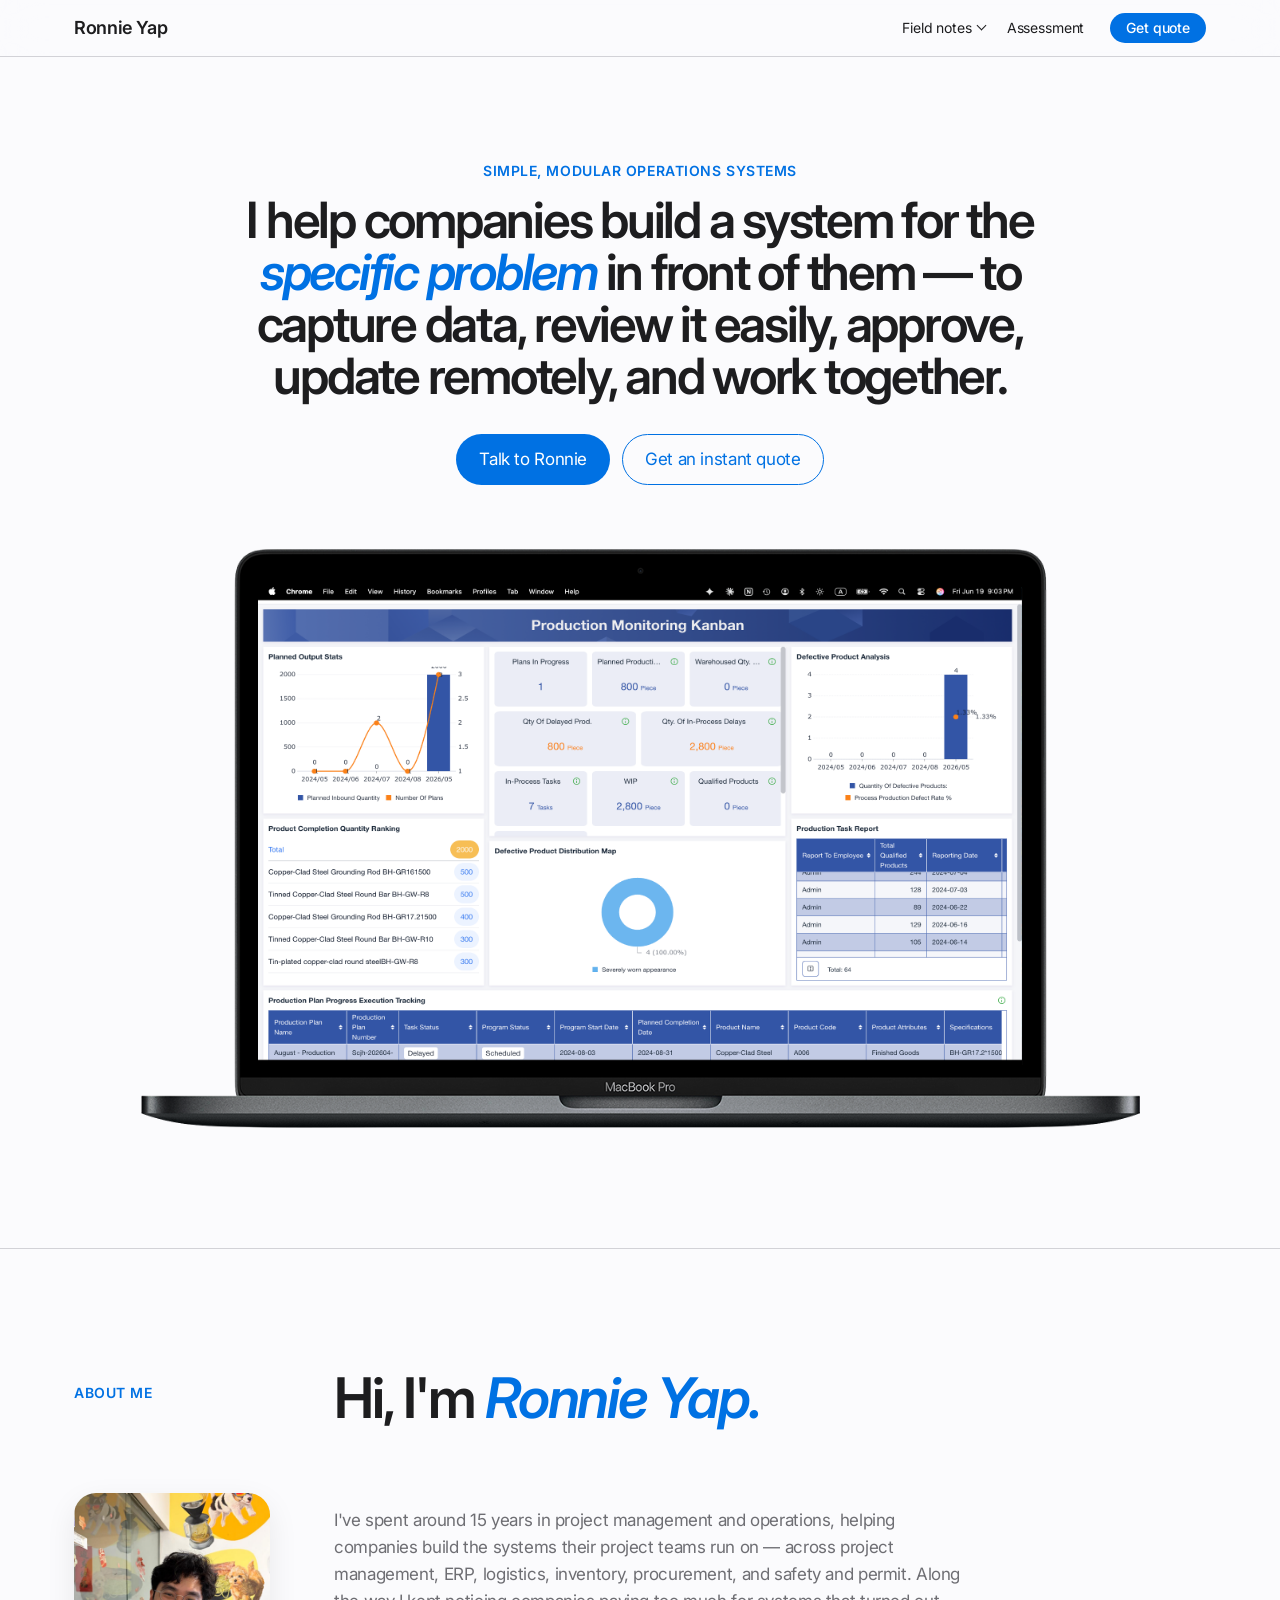
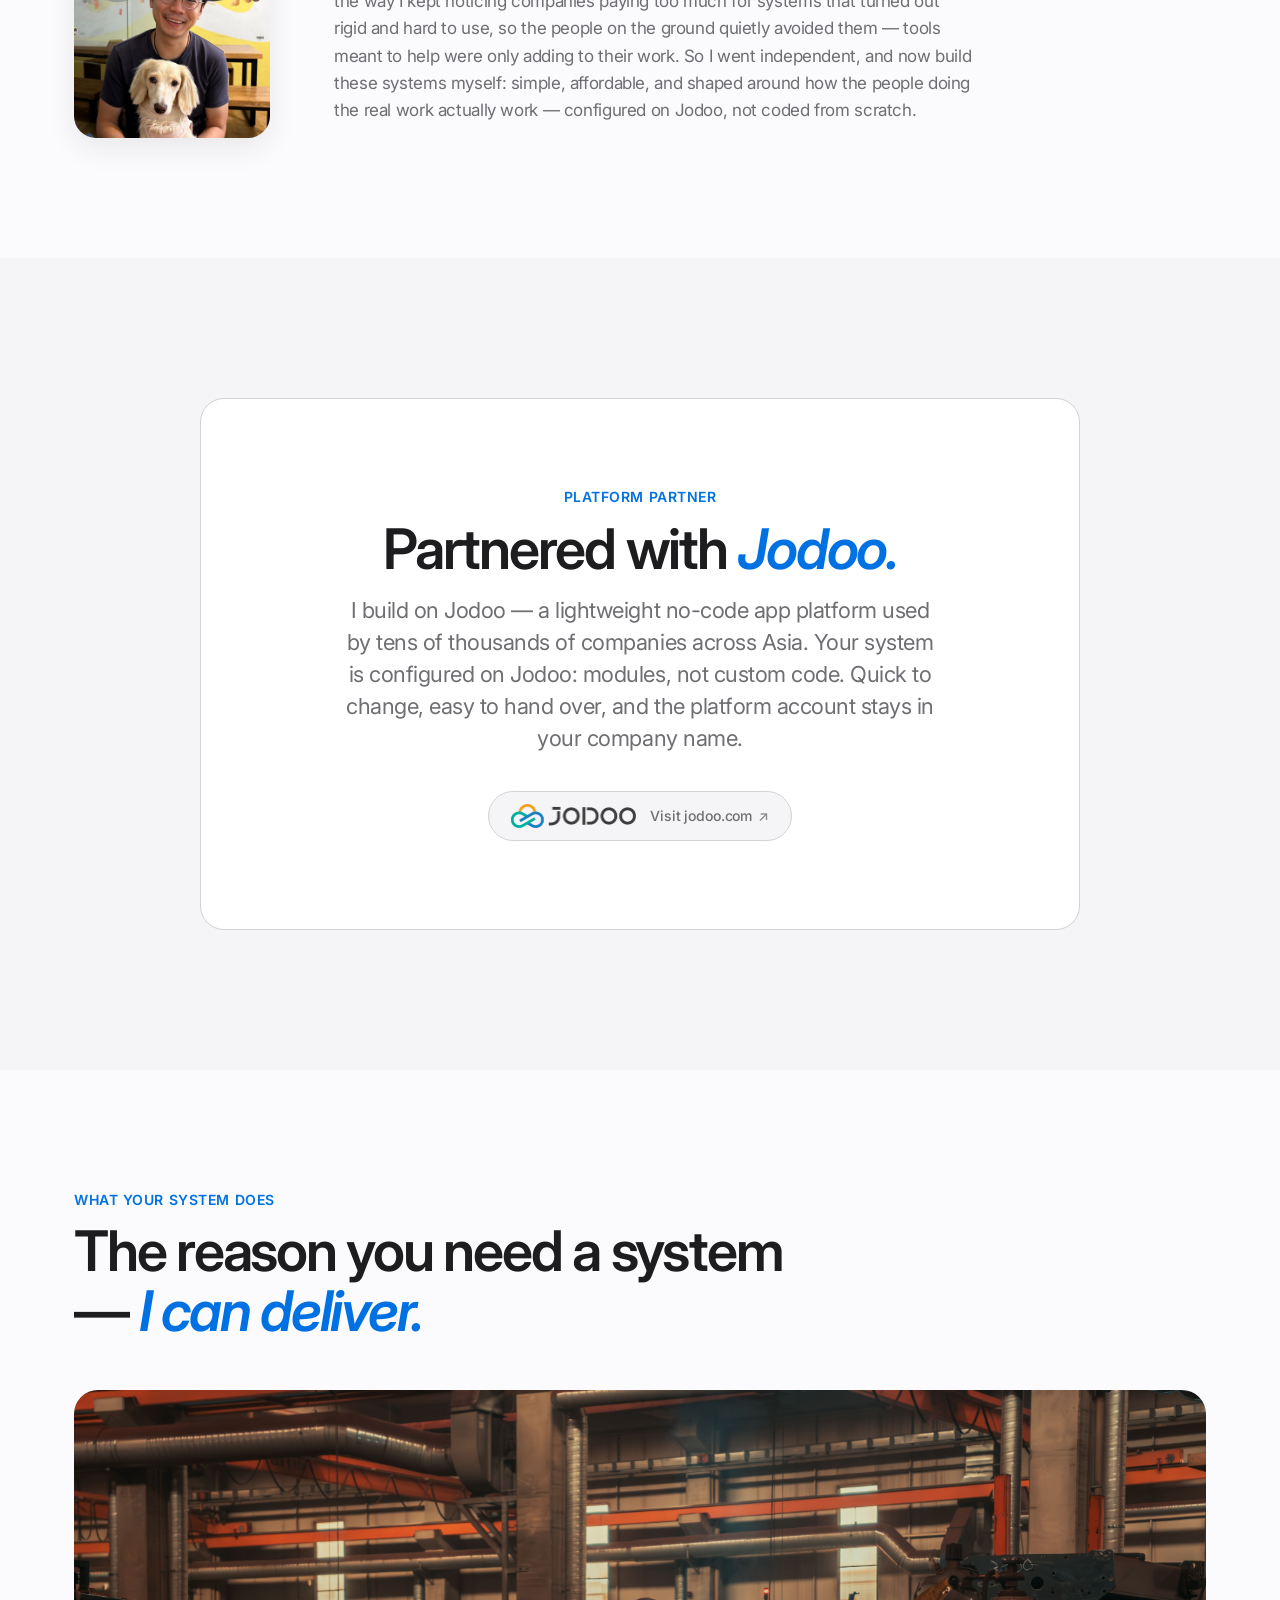
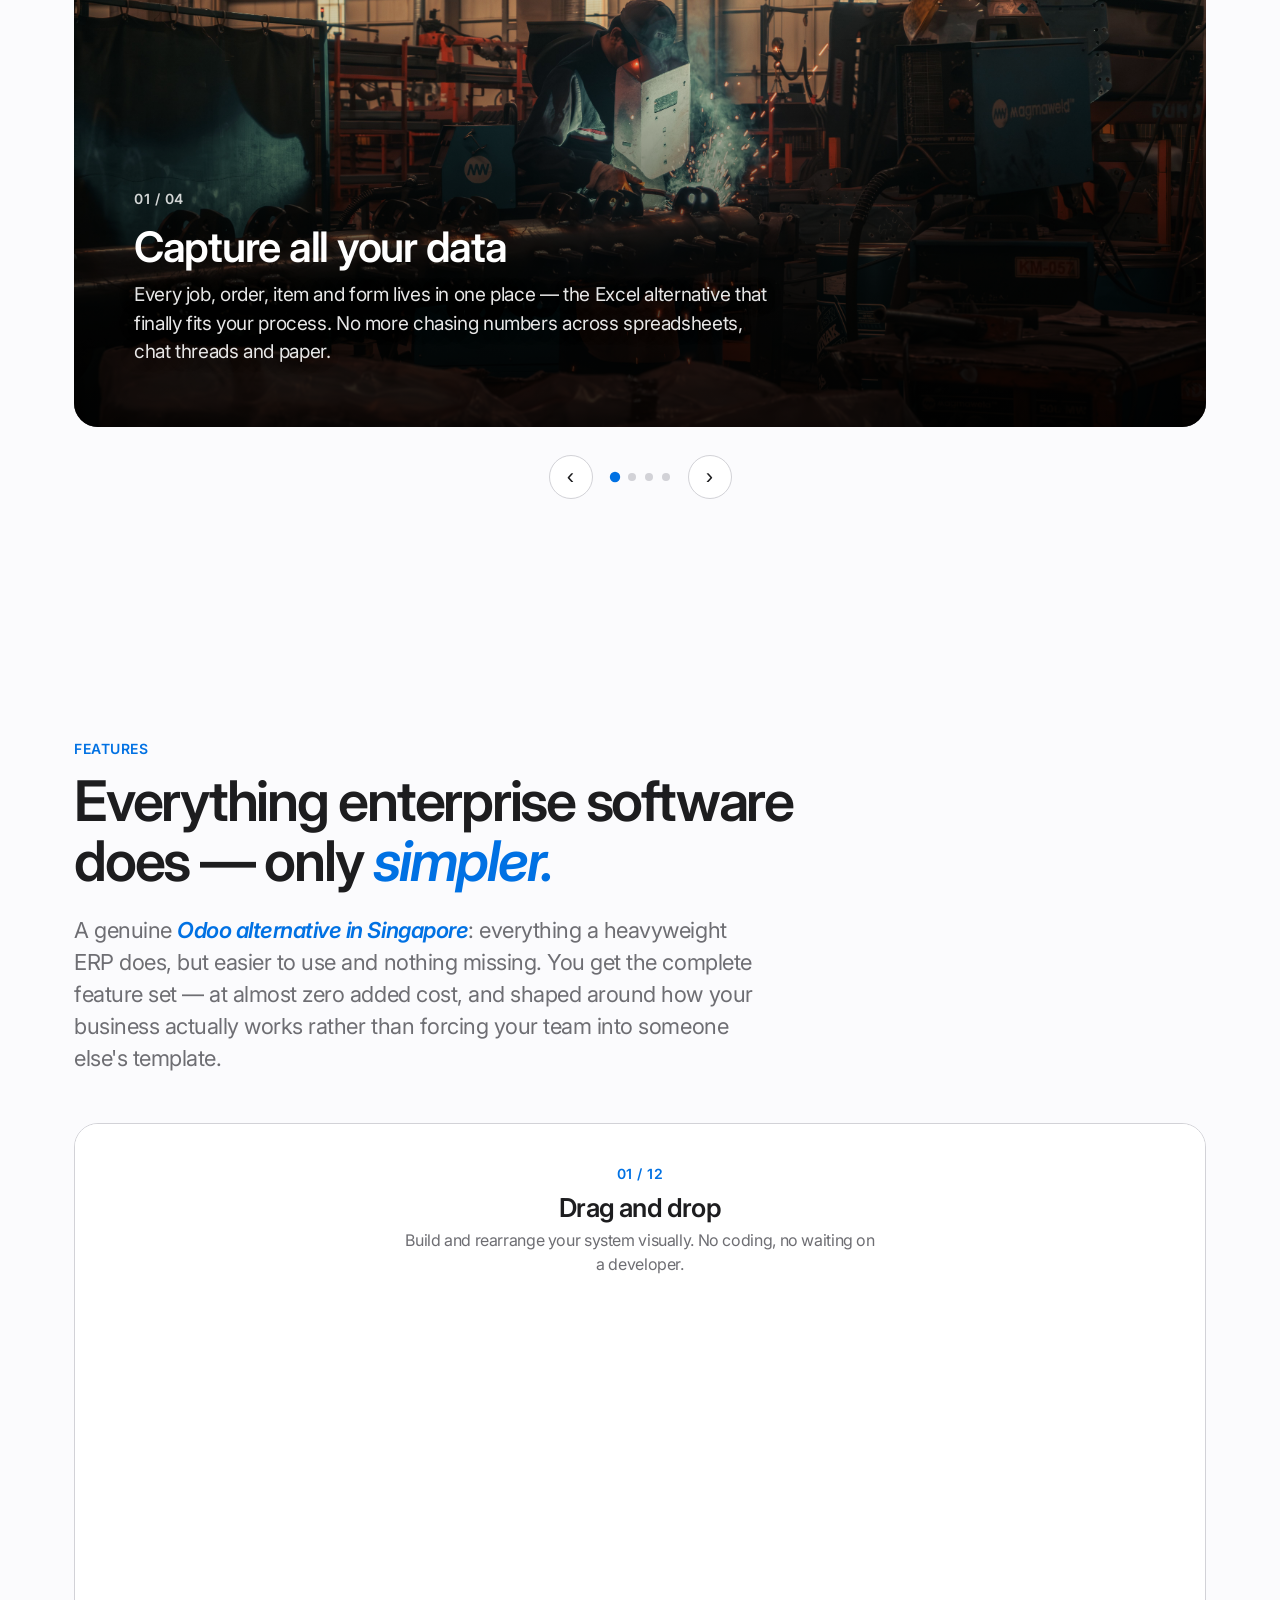
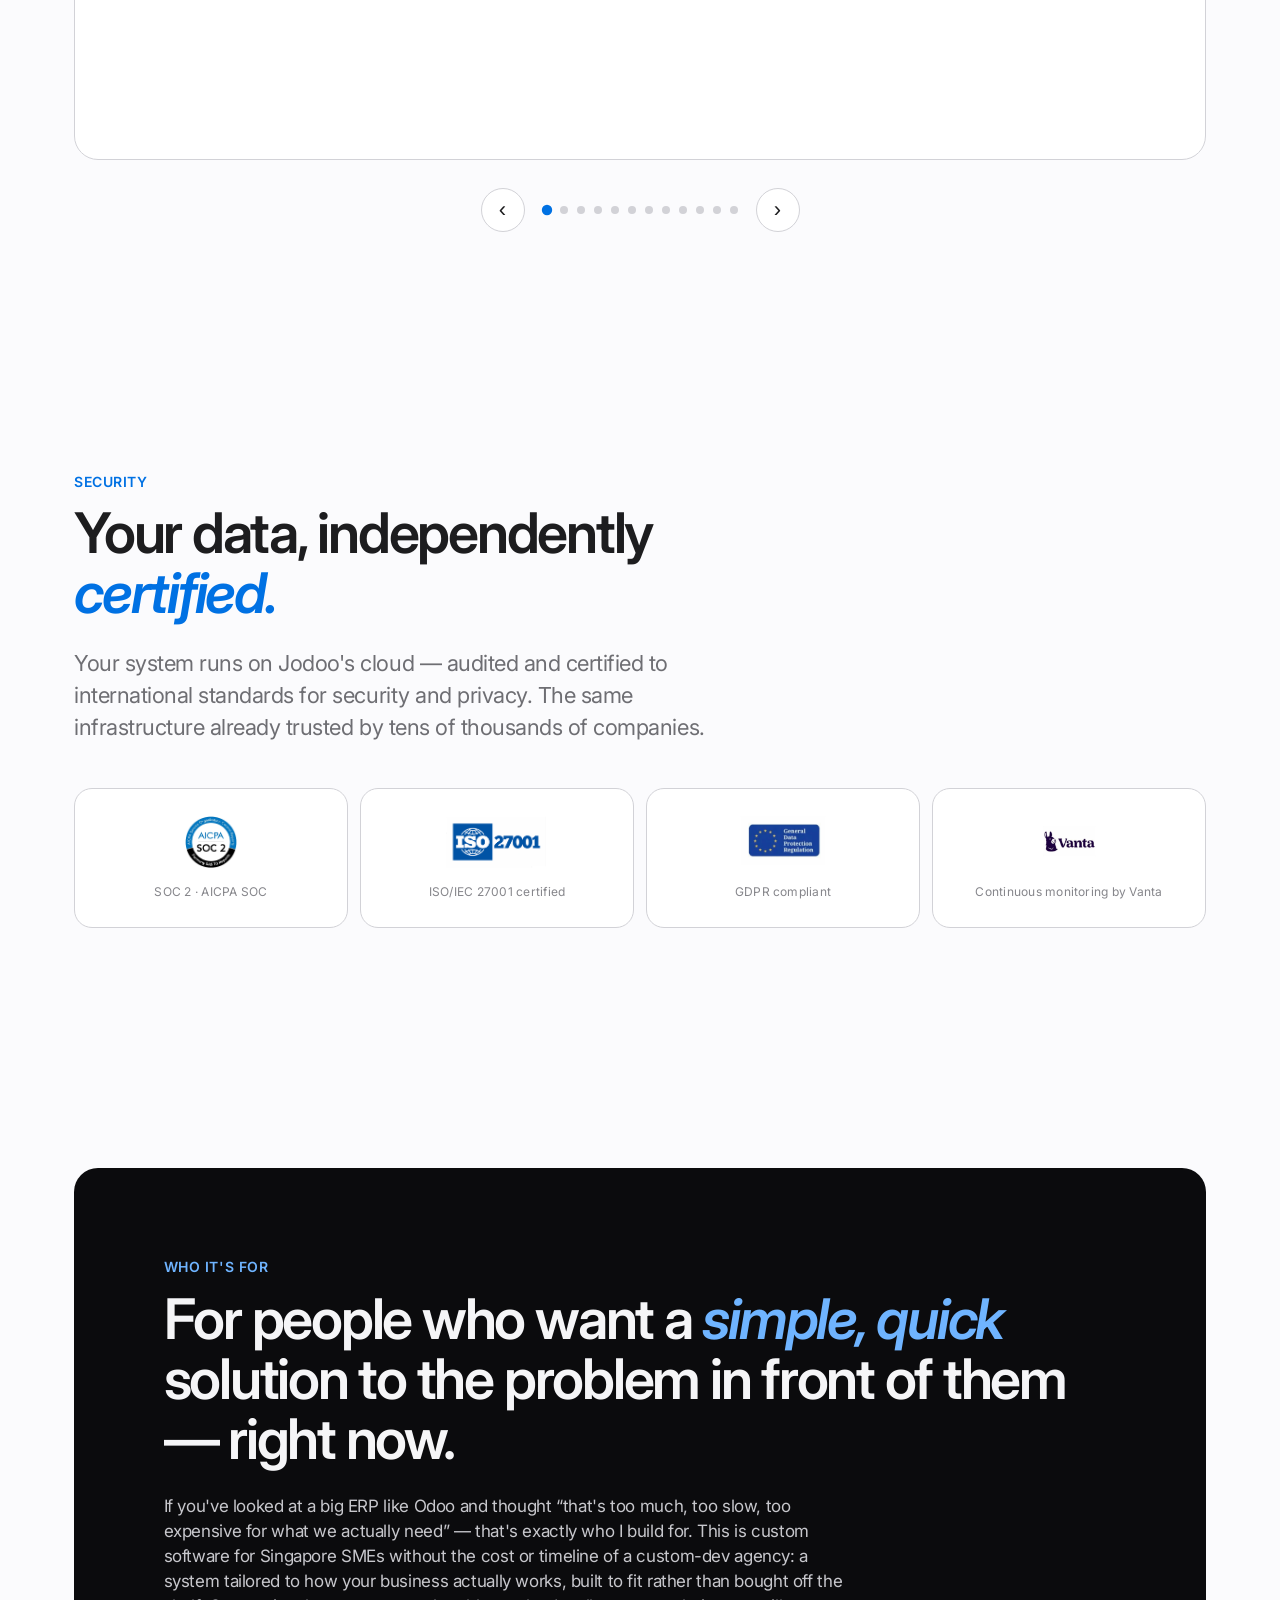
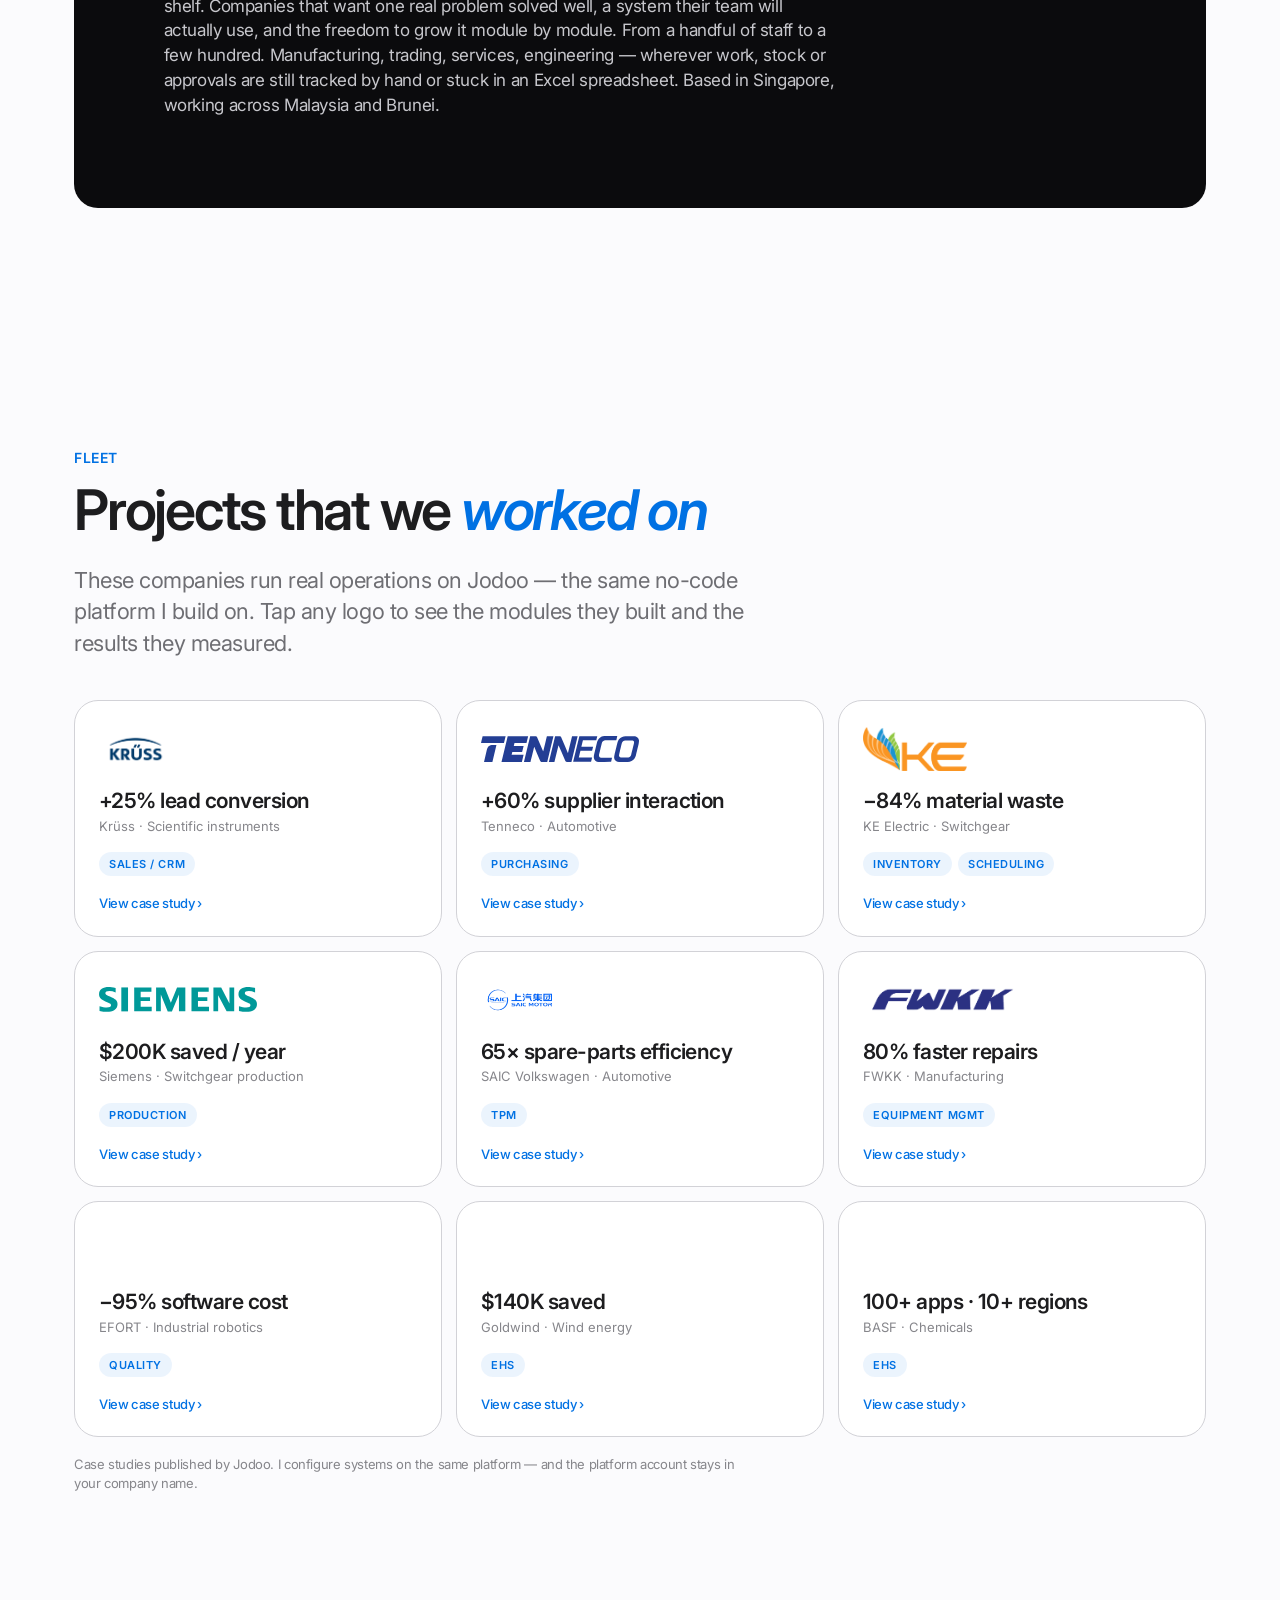
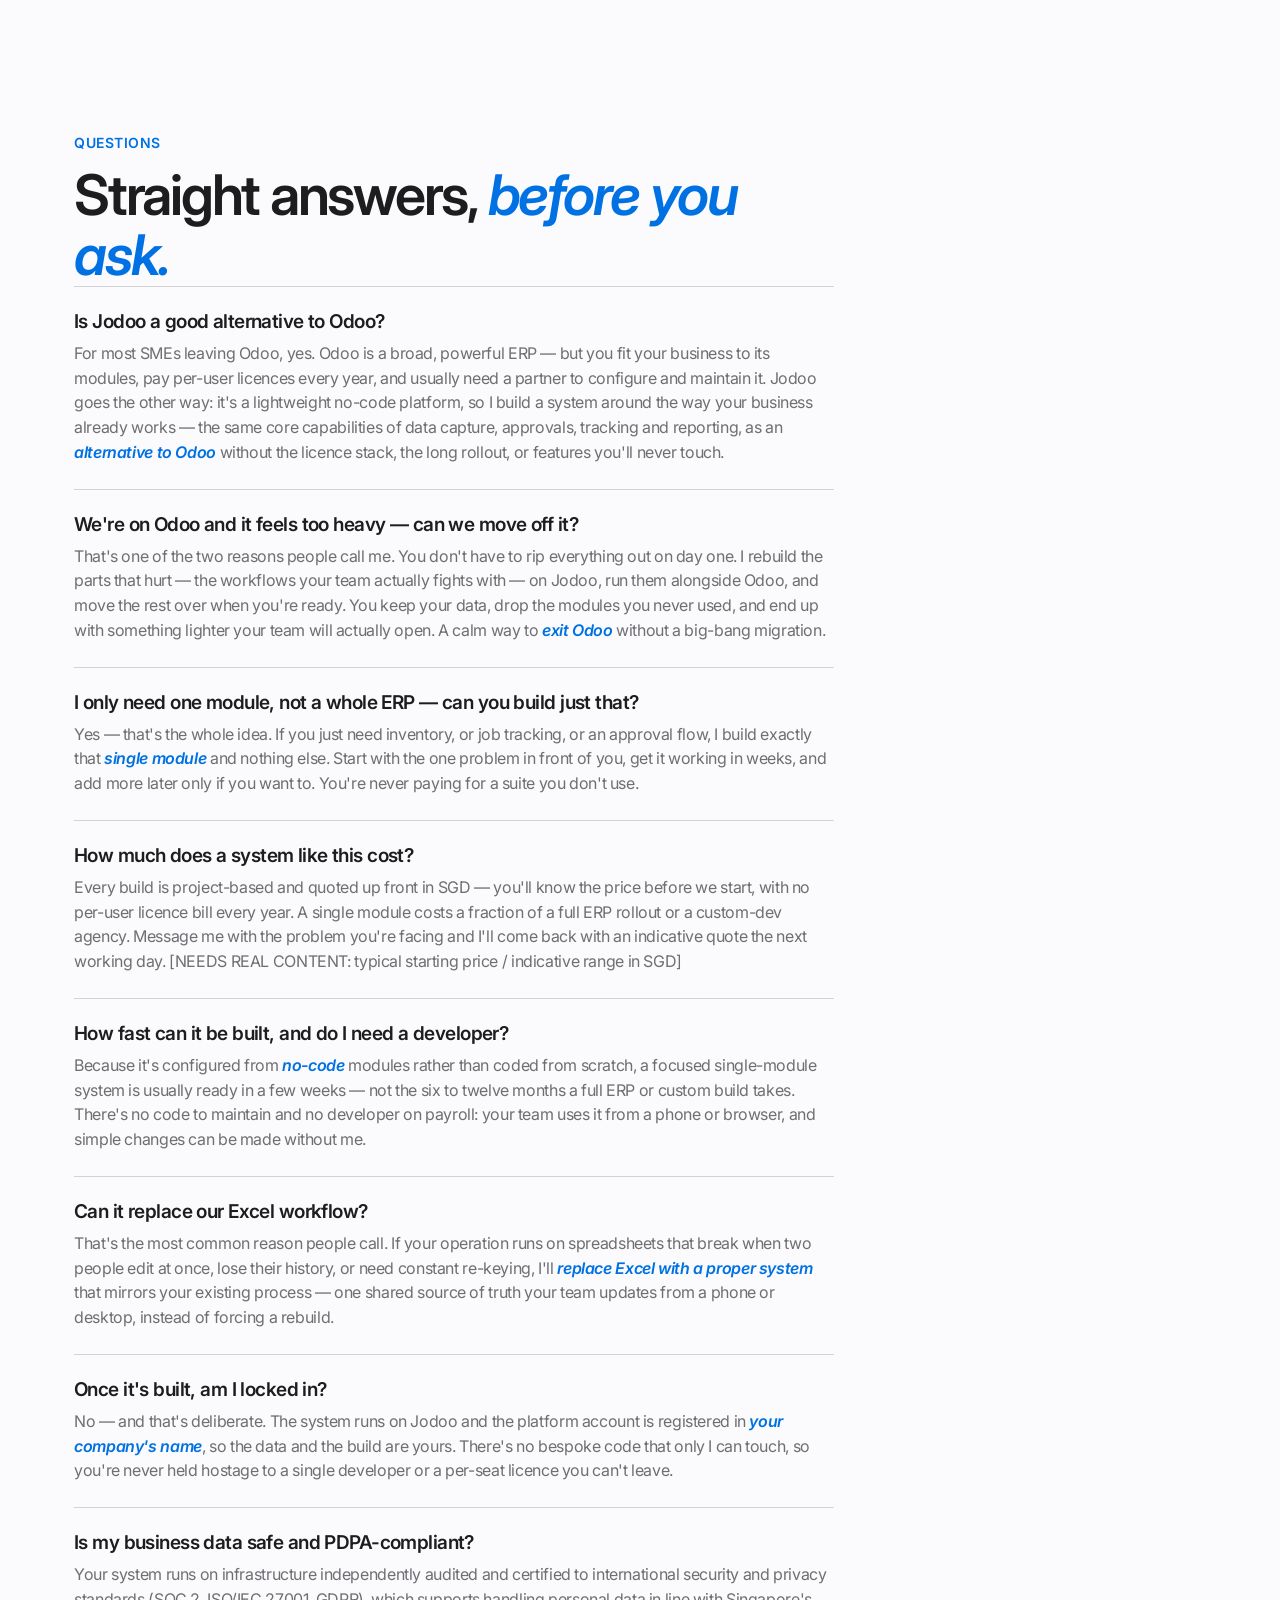
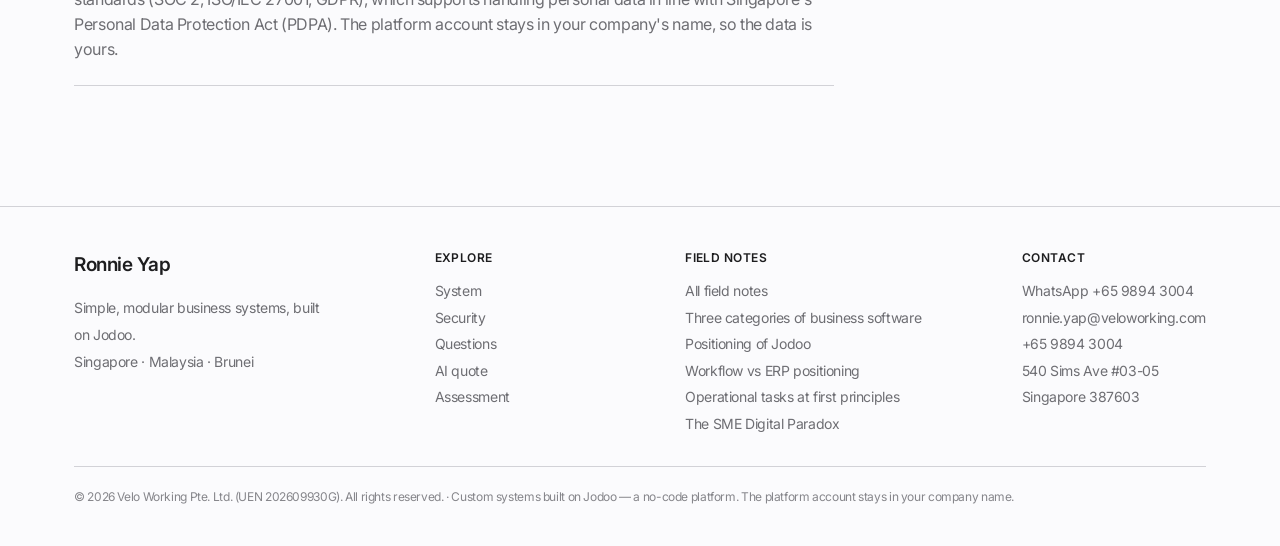
==== commit 88f3d990: "Revamp site around personal brand (Ronnie Yap) + Jodoo positioning Refocus the site on personal bran" ====
--- a/index.html
+++ b/index.html
@@ -3,31 +3,31 @@
 <head>
 <meta charset="UTF-8">
 <meta name="viewport" content="width=device-width, initial-scale=1.0">
-<title>Custom Software for Singapore SMEs | Velo Working</title>
-<meta name="description" content="Custom operations software for Singapore SMEs — a flexible, build-to-fit alternative to Odoo and Excel, without the cost or timeline of a custom-dev agency.">
-<meta name="keywords" content="custom software Singapore SME, Odoo alternative Singapore, alternative to Odoo for SME, custom operations system without a developer, Excel alternative Singapore, replace Excel with a proper system, business software for small business Singapore, digitise business processes Singapore, software tailored to my business, no-code system Singapore, SME operations system, small business management system, ERP alternative for small business, Jodoo partner Singapore">
+<title>Ronnie Yap — Business Systems on Jodoo | An Odoo Alternative for SMEs</title>
+<meta name="description" content="I'm Ronnie Yap. I help companies build a business system for the one problem in front of them — on Jodoo, a lean, modular alternative to Odoo. Start with a single module, priced for SMEs and yours to keep.">
+<meta name="keywords" content="Ronnie Yap, Jodoo partner Singapore, Odoo alternative Singapore, alternative to Odoo for SME, leaving Odoo, exit Odoo, single module business system, modular business software, no-code system Singapore, cheap SME software, replace Excel with a proper system, Excel alternative Singapore, custom operations system without a developer, small business management system, ERP alternative for small business">
 <meta name="author" content="Ronnie Yap — Velo Working Pte. Ltd.">
 <link rel="canonical" href="https://www.veloworking.com/">
 <link rel="alternate" hreflang="en-sg" href="https://www.veloworking.com/">
 <link rel="alternate" hreflang="x-default" href="https://www.veloworking.com/">
 
 <!-- Open Graph -->
-<meta property="og:title" content="Custom Software for Singapore SMEs | Velo Working">
-<meta property="og:description" content="Custom operations software for Singapore SMEs — a flexible, build-to-fit alternative to Odoo and Excel, without the cost or timeline of a custom-dev agency. Start with one module, add more when you're ready.">
+<meta property="og:title" content="Ronnie Yap — Business Systems on Jodoo | An Odoo Alternative for SMEs">
+<meta property="og:description" content="I help companies build a business system for the one problem in front of them — on Jodoo, a lean, modular alternative to Odoo. Start with one module, priced for SMEs and yours to keep.">
 <meta property="og:type" content="website">
 <meta property="og:url" content="https://www.veloworking.com/">
 <meta property="og:locale" content="en_SG">
-<meta property="og:site_name" content="Velo Working">
+<meta property="og:site_name" content="Ronnie Yap">
 <meta property="og:image" content="https://www.veloworking.com/asset/hero-screen.png">
 
 <meta name="twitter:card" content="summary_large_image">
-<meta name="twitter:title" content="Custom Software for Singapore SMEs | Velo Working">
-<meta name="twitter:description" content="A flexible, build-to-fit alternative to Odoo and Excel — custom operations software for Singapore SMEs, without full custom-dev cost. Singapore · Malaysia · Brunei.">
+<meta name="twitter:title" content="Ronnie Yap — Business Systems on Jodoo | An Odoo Alternative for SMEs">
+<meta name="twitter:description" content="I help companies build a lean, modular business system on Jodoo — an alternative to Odoo, built to fit and priced for SMEs. Singapore · Malaysia · Brunei.">
 <meta name="twitter:image" content="https://www.veloworking.com/asset/hero-screen.png">
 
-<!-- Favicon -->
-<link rel="icon" type="image/svg+xml" href="asset/favicon.svg">
-<link rel="apple-touch-icon" href="asset/favicon.svg">
+<!-- Favicon — Jodoo brand mark -->
+<link rel="icon" type="image/png" href="asset/favicon-jodoo.png">
+<link rel="apple-touch-icon" href="asset/favicon-jodoo.png">
 
 <link rel="preconnect" href="https://fonts.googleapis.com">
 <link rel="preconnect" href="https://fonts.gstatic.com" crossorigin>
@@ -152,33 +152,43 @@
   "mainEntity": [
     {
       "@type": "Question",
-      "name": "Is Velo Working a good alternative to Odoo?",
-      "acceptedAnswer": { "@type": "Answer", "text": "For most Singapore SMEs, yes. Odoo and other ERPs are broad, powerful and heavy — you fit your business to their modules. Velo Working builds a system around the way your business already works, delivering the same core capabilities (data capture, approvals, tracking, reporting) as an alternative to Odoo for SME teams that don't want the price tag, the long rollout, or features they'll never use." }
+      "name": "Is Jodoo a good alternative to Odoo?",
+      "acceptedAnswer": { "@type": "Answer", "text": "For most SMEs leaving Odoo, yes. Odoo is a broad, powerful ERP — but you fit your business to its modules, pay per-user licences every year, and usually need a partner to configure and maintain it. Jodoo goes the other way: it's a lightweight no-code platform, so I build a system around the way your business already works — the same core capabilities of data capture, approvals, tracking and reporting, without the licence stack, the long rollout, or features you'll never touch." }
     },
     {
       "@type": "Question",
-      "name": "How is this different from hiring a custom software agency?",
-      "acceptedAnswer": { "@type": "Answer", "text": "A custom-dev agency writes bespoke code from scratch — months of work, a large bill, and a system only they can change. Velo Working delivers a custom operations system without a developer writing code: it's configured from no-code modules on a proven platform, so it's faster to build, far cheaper, and easy to hand over." }
+      "name": "We're on Odoo and it feels too heavy — can we move off it?",
+      "acceptedAnswer": { "@type": "Answer", "text": "That's one of the two reasons people call me. You don't have to rip everything out on day one. I rebuild the parts that hurt — the workflows your team actually fights with — on Jodoo, run them alongside Odoo, and move the rest over when you're ready. You keep your data, drop the modules you never used, and end up with something lighter that your team will actually open." }
+    },
+    {
+      "@type": "Question",
+      "name": "I only need one module, not a whole ERP — can you build just that?",
+      "acceptedAnswer": { "@type": "Answer", "text": "Yes — that's the whole idea. If you just need inventory, or job tracking, or an approval flow, I build exactly that one module and nothing else. Start with the single problem in front of you, get it working in weeks, and add more later only if you want to. You're never paying for a suite you don't use." }
+    },
+    {
+      "@type": "Question",
+      "name": "How much does a system like this cost?",
+      "acceptedAnswer": { "@type": "Answer", "text": "Every build is project-based and quoted up front in SGD, so you know the price before we start — with no per-user licence bill every year. A single module costs a fraction of a full ERP rollout or a custom-dev agency. Tell me the problem you're facing and I'll come back with an indicative quote the next working day." }
+    },
+    {
+      "@type": "Question",
+      "name": "How fast can it be built, and do I need a developer?",
+      "acceptedAnswer": { "@type": "Answer", "text": "Because it's configured from no-code modules rather than coded from scratch, a focused single-module system is usually ready in a few weeks — not the six to twelve months a full ERP or custom build takes. There's no code to maintain and no developer on payroll: your team uses it from a phone or browser, and simple changes can be made without me." }
     },
     {
       "@type": "Question",
       "name": "Can it replace our Excel workflow?",
-      "acceptedAnswer": { "@type": "Answer", "text": "Yes. If your operation runs on spreadsheets that break when two people edit at once, lose their history, or need constant re-keying, Velo Working replaces Excel with a proper system that mirrors your existing process — one shared source of truth your team updates from a phone or desktop." }
+      "acceptedAnswer": { "@type": "Answer", "text": "That's the most common reason people call. If your operation runs on spreadsheets that break when two people edit at once, lose their history, or need constant re-keying, I replace Excel with a proper system that mirrors your existing process — one shared source of truth your team updates from a phone or desktop." }
     },
     {
       "@type": "Question",
-      "name": "Does it support WSH incident and hazard reporting?",
-      "acceptedAnswer": { "@type": "Answer", "text": "Yes. Workers report hazards from a phone, fixes auto-assign, and incidents are logged with photo proof and an audit trail that supports obligations under the Workplace Safety and Health (WSH) Act and MOM incident-reporting requirements." }
-    },
-    {
-      "@type": "Question",
-      "name": "How much does a custom SME system cost in Singapore?",
-      "acceptedAnswer": { "@type": "Answer", "text": "Every build is project-based and quoted up front in SGD, so you know the price before starting. It costs a fraction of hiring a custom-dev agency, with no year-long ERP rollout. Message Velo Working with the problem you're facing for an indicative quote the next working day." }
+      "name": "Once it's built, am I locked in?",
+      "acceptedAnswer": { "@type": "Answer", "text": "No — and that's deliberate. The system runs on Jodoo and the platform account is registered in your company's name, so the data and the build are yours. There's no bespoke code that only I can touch, so you're never held hostage to a single developer or a per-seat licence you can't leave." }
     },
     {
       "@type": "Question",
       "name": "Is my business data safe and PDPA-compliant?",
-      "acceptedAnswer": { "@type": "Answer", "text": "Your system runs on infrastructure independently audited and certified to international security and privacy standards (SOC 2, ISO/IEC 27001, GDPR), which supports handling personal data in line with Singapore's Personal Data Protection Act (PDPA). The platform account stays in your company's name." }
+      "acceptedAnswer": { "@type": "Answer", "text": "Your system runs on infrastructure independently audited and certified to international security and privacy standards (SOC 2, ISO/IEC 27001, GDPR), which supports handling personal data in line with Singapore's Personal Data Protection Act (PDPA). The platform account stays in your company's name, so the data is yours." }
     }
   ]
 }
@@ -549,7 +559,8 @@
   .foot-col h5{font-size:12px; font-weight:600; color:var(--ink); margin-bottom:8px; text-transform:uppercase; letter-spacing:.04em}
   .foot-col a{display:block}
   .foot-brand{max-width:260px}
-  .foot-logo img{height:20px; width:auto; margin-bottom:12px}
+  .foot-logo{display:inline-block; margin-bottom:12px}
+  .foot-wordmark{font-weight:600; font-size:19px; letter-spacing:-0.02em; color:var(--ink)}
   .fine{margin-top:28px; padding-top:20px; border-top:1px solid var(--rule); font-size:12px; color:var(--ink-3); line-height:1.6}
 
   /* ---------- faq ---------- */
@@ -569,7 +580,6 @@
 <script src="/nav.js" defer></script>
 </head>
 <body>
-
 
 <!-- ===== NAV ===== -->
 <!-- Navigation is injected here from the shared /nav.js (edit the menu there). -->
@@ -604,6 +614,38 @@
     </div>
   </section>
 
+  <!-- ===== ABOUT ME ===== -->
+  <section id="about" class="about">
+    <div class="wrap">
+      <div class="about-grid reveal">
+        <span class="eyebrow">About me</span>
+        <h2>Hi, I'm <em>Ronnie Yap.</em></h2>
+        <div class="about-photo">
+          <!-- Replace asset/founder_photo.png with your own photo to keep using the one you provided. -->
+          <img src="asset/founder_photo.png" alt="Ronnie Yap" loading="lazy" decoding="async">
+        </div>
+        <div class="about-copy">
+          <p class="body">I've spent around 15 years in project management and operations, helping companies build the systems their project teams run on — across project management, ERP, logistics, inventory, procurement, and safety and permit. Along the way I kept noticing companies paying too much for systems that turned out rigid and hard to use, so the people on the ground quietly avoided them — tools meant to help were only adding to their work. So I went independent, and now build these systems myself: simple, affordable, and shaped around how the people doing the real work actually work — configured on Jodoo, not coded from scratch.</p>
+        </div>
+      </div>
+    </div>
+  </section>
+
+  <!-- ===== JODOO PARTNERSHIP ===== -->
+  <section id="partner" class="partner-section">
+    <div class="wrap reveal">
+      <div class="partner-card">
+        <span class="eyebrow">Platform partner</span>
+        <h2>Partnered with <em>Jodoo.</em></h2>
+        <p class="lead">I build on Jodoo — a lightweight no-code app platform used by tens of thousands of companies across Asia. Your system is configured on Jodoo: modules, not custom code. Quick to change, easy to hand over, and the platform account stays in your company name.</p>
+        <a href="https://www.jodoo.com" target="_blank" rel="noopener" class="partner-logo" aria-label="Visit jodoo.com (opens in a new tab)">
+          <img src="asset/jodoo_logo.png" alt="Jodoo — no-code app platform" loading="lazy">
+          <span>Visit jodoo.com</span>
+        </a>
+      </div>
+    </div>
+  </section>
+
   <!-- ===== WHAT YOUR SYSTEM DOES (4 capabilities) ===== -->
   <section id="build">
     <div class="wrap">
@@ -745,21 +787,6 @@
     </div>
   </section>
 
-  <!-- ===== JODOO PARTNERSHIP ===== -->
-  <section id="partner" class="partner-section">
-    <div class="wrap reveal">
-      <div class="partner-card">
-        <span class="eyebrow">Platform partner</span>
-        <h2>Partnered with <em>Jodoo.</em></h2>
-        <p class="lead">Velo Working partners with Jodoo — a lightweight no-code app platform used by tens of thousands of companies across Asia. Your system is configured on Jodoo: modules, not custom code. Quick to change, easy to hand over, and the platform account stays in your company name.</p>
-        <a href="https://www.jodoo.com" target="_blank" rel="noopener" class="partner-logo" aria-label="Visit jodoo.com (opens in a new tab)">
-          <img src="asset/jodoo_logo.png" alt="Jodoo — no-code app platform" loading="lazy">
-          <span>Visit jodoo.com</span>
-        </a>
-      </div>
-    </div>
-  </section>
-
   <!-- ===== SECURITY ===== -->
   <section id="security">
     <div class="wrap">
@@ -789,23 +816,6 @@
     </div>
   </section>
 
-  <!-- ===== ABOUT ME ===== -->
-  <section id="about" class="about">
-    <div class="wrap">
-      <div class="about-grid reveal">
-        <span class="eyebrow">About Me</span>
-        <h2></h2>
-        <div class="about-photo">
-          <!-- Replace asset/founder_photo.png with your own photo to keep using the one you provided. -->
-          <img src="asset/founder_photo.png" alt="Ronnie Yap" loading="lazy" decoding="async">
-        </div>
-        <div class="about-copy">
-          <p class="body">I'm Ronnie. I've spent around 15 years in project management and operations, helping companies build the systems their project teams run on — across project management, ERP, logistics, inventory, procurement, and safety and permit. Along the way I kept noticing companies paying too much for systems that turned out rigid and hard to use, so the people on the ground quietly avoided them — tools meant to help were only adding to their work. So I went independent, and now build these systems as a freelancer: simple, affordable, and shaped around how the people doing the real work actually work.</p>
-        </div>
-      </div>
-    </div>
-  </section>
-
   <!-- ===== PROOF — case studies from companies running on Jodoo ===== -->
   <section id="proof">
     <div class="wrap">
@@ -883,7 +893,7 @@
 
       </div>
 
-      <p class="cases-note reveal">Case studies published by Jodoo. Velo Working configures systems on the same platform — and the platform account stays in your company name.</p>
+      <p class="cases-note reveal">Case studies published by Jodoo. I configure systems on the same platform — and the platform account stays in your company name.</p>
     </div>
   </section>
 
@@ -914,42 +924,36 @@
       </div>
       <div class="faq reveal">
         <div class="qa">
-          <h3>Is Velo Working a good alternative to Odoo?</h3>
-          <p>For most Singapore SMEs, yes. Odoo and other ERPs are broad, powerful and heavy — you fit your business to their modules, and you usually need a partner to configure and maintain it. Velo Working goes the other way: I build a system around the way your business already works, so you get the same core capabilities — data capture, approvals, tracking, reporting — as an <em>alternative to Odoo for SME</em> teams that don't want the price tag, the long rollout, or features you'll never touch.</p>
+          <h3>Is Jodoo a good alternative to Odoo?</h3>
+          <p>For most SMEs leaving Odoo, yes. Odoo is a broad, powerful ERP — but you fit your business to its modules, pay per-user licences every year, and usually need a partner to configure and maintain it. Jodoo goes the other way: it's a lightweight no-code platform, so I build a system around the way your business already works — the same core capabilities of data capture, approvals, tracking and reporting, as an <em>alternative to Odoo</em> without the licence stack, the long rollout, or features you'll never touch.</p>
         </div>
         <div class="qa">
-          <h3>How is this different from hiring a custom software agency?</h3>
-          <p>A custom-dev agency writes bespoke code from scratch — months of work, a large bill, and a system only they can change. Velo Working delivers a <em>custom operations system without a developer</em> writing code: it's configured from no-code modules on a proven platform, so it's faster to build, far cheaper, and easy to hand over. You get software tailored to your business, at a fraction of custom-development cost and timeline.</p>
+          <h3>We're on Odoo and it feels too heavy — can we move off it?</h3>
+          <p>That's one of the two reasons people call me. You don't have to rip everything out on day one. I rebuild the parts that hurt — the workflows your team actually fights with — on Jodoo, run them alongside Odoo, and move the rest over when you're ready. You keep your data, drop the modules you never used, and end up with something lighter your team will actually open. A calm way to <em>exit Odoo</em> without a big-bang migration.</p>
+        </div>
+        <div class="qa">
+          <h3>I only need one module, not a whole ERP — can you build just that?</h3>
+          <p>Yes — that's the whole idea. If you just need inventory, or job tracking, or an approval flow, I build exactly that <em>single module</em> and nothing else. Start with the one problem in front of you, get it working in weeks, and add more later only if you want to. You're never paying for a suite you don't use.</p>
+        </div>
+        <div class="qa">
+          <h3>How much does a system like this cost?</h3>
+          <p>Every build is project-based and quoted up front in SGD — you'll know the price before we start, with no per-user licence bill every year. A single module costs a fraction of a full ERP rollout or a custom-dev agency. Message me with the problem you're facing and I'll come back with an indicative quote the next working day. <span>[NEEDS REAL CONTENT: typical starting price / indicative range in SGD]</span></p>
+        </div>
+        <div class="qa">
+          <h3>How fast can it be built, and do I need a developer?</h3>
+          <p>Because it's configured from <em>no-code</em> modules rather than coded from scratch, a focused single-module system is usually ready in a few weeks — not the six to twelve months a full ERP or custom build takes. There's no code to maintain and no developer on payroll: your team uses it from a phone or browser, and simple changes can be made without me.</p>
         </div>
         <div class="qa">
           <h3>Can it replace our Excel workflow?</h3>
-          <p>That's the most common reason people call. If your operation runs on spreadsheets that break when two people edit at once, lose their history, or need constant re-keying, I'll <em>replace Excel with a proper system</em> that mirrors your existing process — one shared source of truth your team updates from a phone or desktop. It's the Excel alternative in Singapore that fits how you already work, instead of forcing a rebuild.</p>
+          <p>That's the most common reason people call. If your operation runs on spreadsheets that break when two people edit at once, lose their history, or need constant re-keying, I'll <em>replace Excel with a proper system</em> that mirrors your existing process — one shared source of truth your team updates from a phone or desktop, instead of forcing a rebuild.</p>
         </div>
         <div class="qa">
-          <h3>Does it support WSH incident and hazard reporting?</h3>
-          <p>Yes. Safety is one of the systems I build — workers report hazards from a phone, fixes auto-assign, and incidents are logged with photo proof and an audit trail that supports your obligations under the Workplace Safety and Health (WSH) Act and MOM incident-reporting requirements. See the <a href="ehs.html" class="ilink">EHS &amp; WSH hazard reporting system</a> for a step-by-step walkthrough.</p>
-        </div>
-        <div class="qa">
-          <h3>How much does a custom SME system cost in Singapore?</h3>
-          <p>Every build is project-based and quoted up front in SGD — you'll know the price before we start. It costs a fraction of hiring a custom-dev agency, and there's no year-long ERP rollout. Message me with the problem you're facing and I'll come back with an indicative quote the next working day. <span>[NEEDS REAL CONTENT: typical starting price / indicative price range in SGD]</span></p>
+          <h3>Once it's built, am I locked in?</h3>
+          <p>No — and that's deliberate. The system runs on Jodoo and the platform account is registered in <em>your company's name</em>, so the data and the build are yours. There's no bespoke code that only I can touch, so you're never held hostage to a single developer or a per-seat licence you can't leave.</p>
         </div>
         <div class="qa">
           <h3>Is my business data safe and PDPA-compliant?</h3>
           <p>Your system runs on infrastructure independently audited and certified to international security and privacy standards (SOC 2, ISO/IEC 27001, GDPR), which supports handling personal data in line with Singapore's Personal Data Protection Act (PDPA). The platform account stays in your company's name, so the data is yours.</p>
-        </div>
-      </div>
-    </div>
-  </section>
-
-  <!-- ===== FINAL CTA ===== -->
-  <section class="final">
-    <div class="wrap">
-      <div class="head reveal">
-        <span class="eyebrow">Get started</span>
-        <h2>Let's talk — and get your quote the <em>next day.</em></h2>
-        <p class="lead" style="margin:24px auto 0">Message me today; I'll come back with a quote the next working day.</p>
-        <div class="btns">
-          <a href="ai-quote.html" class="pill pill-primary">Request price estimation with AI</a>
         </div>
       </div>
     </div>
@@ -962,20 +966,17 @@
   <div class="wrap">
     <div class="foot-in">
       <div class="foot-col foot-brand">
-        <a href="#top" class="foot-logo" aria-label="Velo Working — home"><img src="asset/velo-logo.svg" alt="Velo Working"></a>
-        Simple, modular systems for your operations.<br>
+        <a href="#top" class="foot-logo" aria-label="Ronnie Yap — home"><span class="foot-wordmark">Ronnie Yap</span></a>
+        Simple, modular business systems, built on Jodoo.<br>
         Singapore · Malaysia · Brunei
       </div>
       <div class="foot-col">
         <h5>Explore</h5>
         <a href="#build">System</a>
-        <a href="#about">About</a>
         <a href="#security">Security</a>
+        <a href="#faq">Questions</a>
         <a href="ai-quote.html">AI quote</a>
-        <a href="ehs.html">EHS system</a>
-        <a href="fabrication.html">Fabrication</a>
         <a href="assessment/assessment.html" target="_blank" rel="noopener">Assessment</a>
-        <a href="pitch-deck.html">About us</a>
       </div>
       <div class="foot-col">
         <h5>Field notes</h5>
--- a/nav.css
+++ b/nav.css
@@ -2,7 +2,7 @@
    Velo Working — shared site navigation (single source of truth).
 
    This file styles the navigation bar that appears on EVERY page
-   (home, Fabrication, AI quote, Field notes / blog, Assessment).
+   (home, AI quote, Field notes / blog, Assessment).
    The markup is injected by /nav.js, so to change the menu you only edit
    nav.js (links/labels) and this file (styling) — once — and every page
    updates automatically. No more keeping pages in sync by hand.
@@ -37,7 +37,7 @@
 }
 
 .vnav__logo { display: inline-flex; align-items: center; color: #1D1D1F; text-decoration: none; flex-shrink: 0; }
-.vnav__logo img { height: 20px; width: auto; display: block; }
+.vnav__wordmark { font-size: 18px; font-weight: 600; letter-spacing: -0.02em; color: #1D1D1F; line-height: 1; }
 
 .vnav__links { display: flex; gap: 22px; align-items: center; }
 .vnav__links > a,
